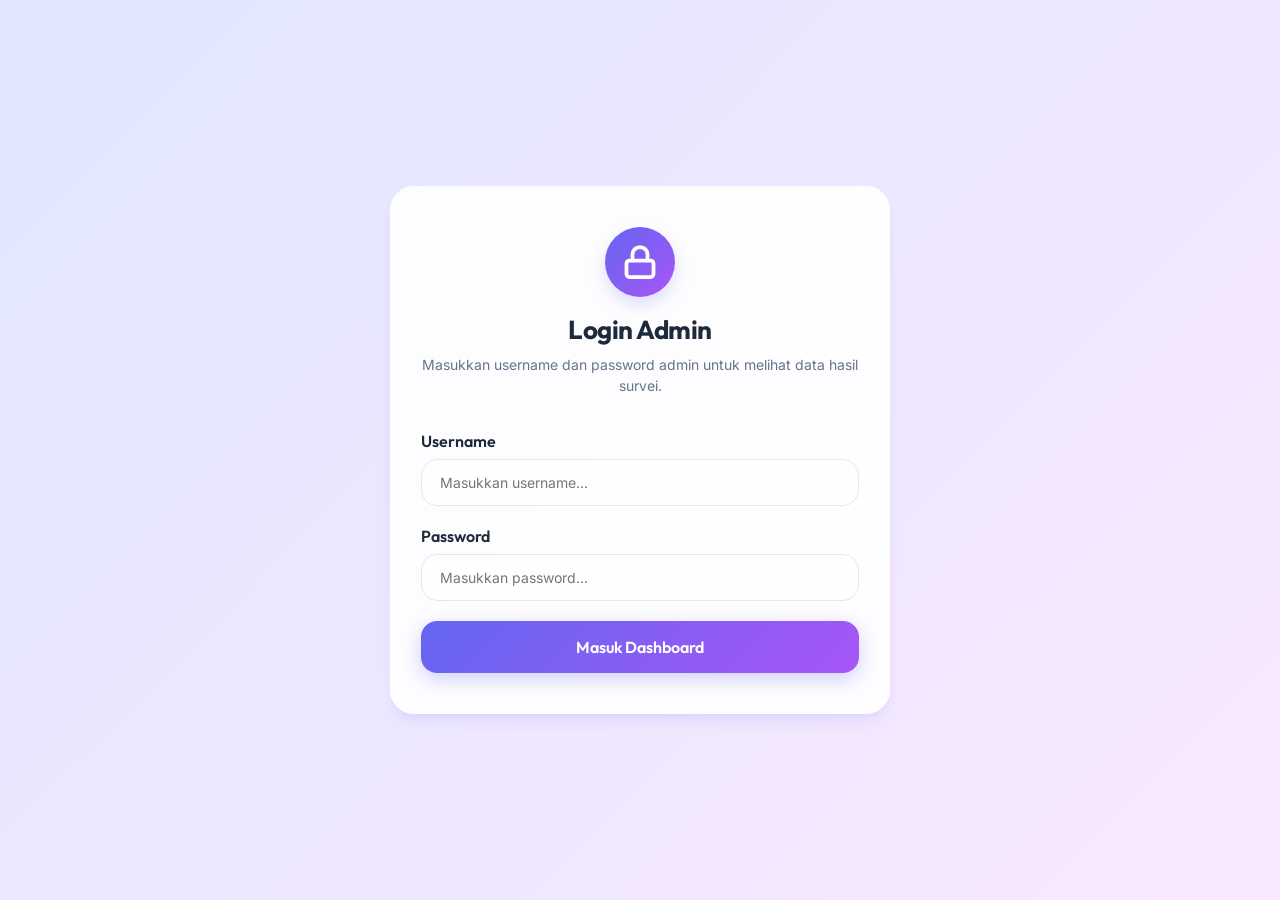
==== admin.html @ b69fb6b9 "Fix tab click bug: declare addOfficerForm correctly, add null checks, type=button on tabs" ====
<!DOCTYPE html>
<html lang="id">
<head>
  <meta charset="UTF-8">
  <meta name="viewport" content="width=device-width, initial-scale=1.0">
  <title>Dashboard Admin - Survei Kepuasan Pelanggan</title>
  <link rel="stylesheet" href="style.css">
  <script src="config.js"></script>
</head>
<body>

  <!-- Form Login Admin (Tampil pertama kali jika belum login) -->
  <div id="loginCard" class="survey-container" style="display: none; margin: 20px auto;">
    <div class="survey-header">
      <div class="logo-placeholder">
        <!-- Ikon Gembok SVG -->
        <svg width="36" height="36" viewBox="0 0 24 24" fill="none" stroke="currentColor" stroke-width="2.5" stroke-linecap="round" stroke-linejoin="round">
          <rect x="3" y="11" width="18" height="11" rx="2" ry="2"></rect>
          <path d="M7 11V7a5 5 0 0 1 10 0v4"></path>
        </svg>
      </div>
      <h1>Login Admin</h1>
      <p>Masukkan username dan password admin untuk melihat data hasil survei.</p>
    </div>
    
    <form id="loginForm">
      <div class="form-group" style="margin-bottom: 20px;">
        <label class="form-label" style="text-align: left; margin-bottom: 8px;">Username</label>
        <input type="text" id="usernameInput" class="form-input" placeholder="Masukkan username..." required autocomplete="username">
      </div>
      <div class="form-group" style="margin-bottom: 20px;">
        <label class="form-label" style="text-align: left; margin-bottom: 8px;">Password</label>
        <input type="password" id="passwordInput" class="form-input" placeholder="Masukkan password..." required autocomplete="current-password">
      </div>
      <div id="loginError" class="error-message">Username atau Password salah!</div>
      <button type="submit" class="submit-btn" style="margin-top: 15px;">Masuk Dashboard</button>
    </form>
  </div>

  <!-- Dashboard Laporan Admin -->
  <div id="adminDashboard" class="admin-container" style="display: none;">
    <div class="admin-header">
      <div class="admin-title">
        <h1>Dashboard Laporan Survei</h1>
        <p>Kelola data dan analisa tingkat kepuasan pelanggan Anda (Mode Demo Lokal)</p>
      </div>
      <div class="action-buttons">
        <a href="index.html" class="btn btn-secondary">
          <!-- Ikon SVG Panah Kiri -->
          <svg width="16" height="16" viewBox="0 0 24 24" fill="none" stroke="currentColor" stroke-width="2" stroke-linecap="round" stroke-linejoin="round">
            <line x1="19" y1="12" x2="5" y2="12"></line>
            <polyline points="12 19 5 12 12 5"></polyline>
          </svg>
          Kembali ke Survei
        </a>
        <button id="exportBtn" class="btn btn-primary" onclick="exportToCSV()">
          <!-- Ikon SVG Download -->
          <svg width="16" height="16" viewBox="0 0 24 24" fill="none" stroke="currentColor" stroke-width="2" stroke-linecap="round" stroke-linejoin="round">
            <path d="M21 15v4a2 2 0 0 1-2 2H5a2 2 0 0 1-2-2v-4"></path>
            <polyline points="7 10 12 15 17 10"></polyline>
            <line x1="12" y1="15" x2="12" y2="3"></line>
          </svg>
          Ekspor ke CSV
        </button>
        <button id="clearBtn" class="btn btn-danger" onclick="clearData()">
          <!-- Ikon SVG Sampah -->
          <svg width="16" height="16" viewBox="0 0 24 24" fill="none" stroke="currentColor" stroke-width="2" stroke-linecap="round" stroke-linejoin="round">
            <polyline points="3 6 5 6 21 6"></polyline>
            <path d="M19 6v14a2 2 0 0 1-2 2H7a2 2 0 0 1-2-2V6m3 0V4a2 2 0 0 1 2-2h4a2 2 0 0 1 2 2v2"></path>
            <line x1="10" y1="11" x2="10" y2="17"></line>
            <line x1="14" y1="11" x2="14" y2="17"></line>
          </svg>
          Hapus Data
        </button>
      </div>
    </div>

    <!-- Tab Navigasi Admin -->
    <div class="admin-tabs">
      <button type="button" class="tab-link active" onclick="switchTab('reportsTab')">Riwayat Survei</button>
      <button type="button" class="tab-link" onclick="switchTab('officersTab')">Kelola Petugas / User</button>
    </div>

    <!-- TAB 1: RIWAYAT LAPORAN & SURVEI -->
    <div id="reportsTab" class="tab-content active">
      <!-- Ringkasan Statistik -->
      <div class="stats-grid">
        <div class="stat-card">
          <h3>Total Responden</h3>
          <div id="totalResponden" class="stat-val">0</div>
        </div>
        <div class="stat-card">
          <h3>Puas & Sangat Puas</h3>
          <div id="persenPuas" class="stat-val">0%</div>
        </div>
        <div class="stat-card">
          <h3>Rata-rata Rating</h3>
          <div id="rataRating" class="stat-val">-</div>
        </div>
      </div>

      <!-- Tabel Riwayat Data -->
      <h2 class="form-label" style="text-align: left; margin-bottom: 10px;">Riwayat Masukan Pelanggan</h2>
      <div class="table-wrapper">
        <table class="admin-table" id="responsesTable">
          <thead>
            <tr>
              <th>Tanggal/Waktu</th>
              <th>Nama Petugas</th>
              <th>Tingkat Kepuasan</th>
              <th>Kategori Terkesan</th>
              <th>Saran / Masukan</th>
            </tr>
          </thead>
          <tbody id="responsesBody">
            <!-- Data akan dimasukkan lewat JS -->
          </tbody>
        </table>
        <div id="emptyState" class="empty-state" style="display: none;">
          Belum ada data survei yang masuk. Coba isi survei terlebih dahulu di halaman depan.
        </div>
      </div>
    </div>

    <!-- TAB 2: KELOLA PETUGAS & USER -->
    <div id="officersTab" class="tab-content" style="margin-top: 15px;">
      <div class="mgmt-grid">
        <!-- Form Tambah Petugas -->
        <div class="card">
          <h2>Tambah Petugas Baru</h2>
          <form id="addOfficerForm">
            <div class="form-group" style="margin-bottom: 15px;">
              <label class="form-label" style="text-align: left; margin-bottom: 5px; font-size: 13px;">Nama Petugas</label>
              <input type="text" id="officerName" class="form-input" placeholder="Nama petugas (misal: Rian Kasir)..." required>
            </div>
            <div class="form-group" style="margin-bottom: 15px;">
              <label class="form-label" style="text-align: left; margin-bottom: 5px; font-size: 13px;">Username Login</label>
              <input type="text" id="officerUsername" class="form-input" placeholder="Username (opsional)...">
            </div>
            <div class="form-group" style="margin-bottom: 15px;">
              <label class="form-group" style="text-align: left; margin-bottom: 5px; font-size: 13px;">Password / PIN</label>
              <input type="password" id="officerPassword" class="form-input" placeholder="Password (opsional)...">
            </div>
            <button type="submit" class="submit-btn" style="margin-top: 10px; padding: 12px; font-size: 14px;">Simpan Petugas</button>
          </form>
        </div>

        <!-- Daftar Petugas & Aksi -->
        <div class="card">
          <h2>Daftar Petugas Aktif</h2>
          <div class="table-wrapper">
            <table class="admin-table">
              <thead>
                <tr>
                  <th>Nama Petugas</th>
                  <th>Username</th>
                  <th>Password</th>
                  <th>Aksi</th>
                </tr>
              </thead>
              <tbody id="officersBody">
                <!-- Diisi via JS -->
              </tbody>
            </table>
          </div>
        </div>
      </div>
    </div>
  </div>

  <script>
    let loadedResponses = []; // Variabel global untuk menyimpan data survei yang sedang aktif

    // ==========================================
    // SISTEM KEAMANAN LOGIN ADMIN
    // ==========================================
    function checkAdminAccess() {
      const password = CONFIG.ADMIN_PASSWORD;
      
      // Jika password dinonaktifkan (dikosongkan), langsung tampilkan dashboard
      if (!password || password === "") {
        document.getElementById("loginCard").style.display = "none";
        document.getElementById("adminDashboard").style.display = "block";
        loadDashboardData();
        return;
      }

      const isAuth = sessionStorage.getItem("admin_authenticated") === "true";
      if (isAuth) {
        document.getElementById("loginCard").style.display = "none";
        document.getElementById("adminDashboard").style.display = "block";
        loadDashboardData();
      } else {
        document.getElementById("adminDashboard").style.display = "none";
        document.getElementById("loginCard").style.display = "block";
      }
    }

    // Event listener saat halaman dimuat
    document.addEventListener("DOMContentLoaded", function () {
      const loginForm = document.getElementById("loginForm");
      const addOfficerForm = document.getElementById("addOfficerForm");

      // Submit form login admin
      if (loginForm) {
        loginForm.addEventListener("submit", function (e) {
          e.preventDefault();
          
          const usernameInput = document.getElementById("usernameInput").value;
          const passwordInput = document.getElementById("passwordInput").value;
          const loginError = document.getElementById("loginError");

          // Validasi kecocokan username & password
          if (usernameInput === CONFIG.ADMIN_USERNAME && passwordInput === CONFIG.ADMIN_PASSWORD) {
            sessionStorage.setItem("admin_authenticated", "true");
            document.getElementById("loginCard").style.display = "none";
            document.getElementById("adminDashboard").style.display = "block";
            loginError.style.display = "none";
            loadDashboardData();
            loadOfficersData();
          } else {
            loginError.style.display = "block";
            document.getElementById("passwordInput").value = "";
          }
        });
      }

      // Submit form tambah petugas baru
      if (addOfficerForm) {
        addOfficerForm.addEventListener("submit", function (e) {
          e.preventDefault();
          addOfficer();
        });
      }

      // Jalankan cek akses masuk
      checkAdminAccess();
    });

    // ==========================================
    // LOGIKA PENYAJIAN DATA DASHBOARD (LAPORAN)
    // ==========================================
    async function loadDashboardData() {
      const responsesBody = document.getElementById("responsesBody");
      const emptyState = document.getElementById("emptyState");
      const totalRespondenEl = document.getElementById("totalResponden");
      const persenPuasEl = document.getElementById("persenPuas");
      const rataRatingEl = document.getElementById("rataRating");
      const clearBtn = document.getElementById("clearBtn");
      const subtitleEl = document.querySelector(".admin-title p");

      const isSupabaseConfigured = CONFIG.SUPABASE_URL && CONFIG.SUPABASE_ANON_KEY;

      if (isSupabaseConfigured) {
        subtitleEl.innerHTML = `Mode Database Online: <strong style="color:var(--primary-color)">Supabase</strong>`;
        clearBtn.style.display = "none";
        responsesBody.innerHTML = `<tr><td colspan="5" style="text-align:center;">Mengambil data dari database online...</td></tr>`;

        try {
          const response = await fetch(`${CONFIG.SUPABASE_URL}/rest/v1/survei_responses?select=*&order=created_at.desc`, {
            method: "GET",
            headers: {
              "apikey": CONFIG.SUPABASE_ANON_KEY,
              "Authorization": `Bearer ${CONFIG.SUPABASE_ANON_KEY}`
            }
          });

          if (!response.ok) throw new Error("Gagal mengambil data.");
          
          const data = await response.json();
          loadedResponses = data.map(item => ({
            tanggal: new Date(item.created_at).toLocaleString("id-ID"),
            petugas: item.petugas || "Umum",
            rating: item.rating,
            kategori: item.kategori,
            saran: item.saran
          }));

        } catch (error) {
          console.error(error);
          responsesBody.innerHTML = `<tr><td colspan="5" style="text-align:center; color:red;">Gagal memuat data dari database online. Silakan cek koneksi internet Anda.</td></tr>`;
          return;
        }
      } else {
        subtitleEl.innerHTML = `Mode Demo Lokal: Menyimpan sementara di browser komputer ini`;
        clearBtn.style.display = "inline-flex";

        const responsesData = localStorage.getItem("demo_survey_responses");
        const localData = responsesData ? JSON.parse(responsesData) : [];
        loadedResponses = [...localData].reverse();
      }

      totalRespondenEl.innerText = loadedResponses.length;

      if (loadedResponses.length === 0) {
        responsesBody.innerHTML = "";
        emptyState.style.display = "block";
        persenPuasEl.innerText = "0%";
        rataRatingEl.innerText = "-";
        return;
      }

      emptyState.style.display = "none";
      responsesBody.innerHTML = "";

      const ratingWeights = {
        "Sangat Puas": 5,
        "Puas": 4,
        "Biasa Saja": 3,
        "Tidak Puas": 2,
        "Sangat Tidak Puas": 1
      };

      let totalRatingVal = 0;
      let countPuas = 0;

      loadedResponses.forEach(res => {
        const tr = document.createElement("tr");
        let badgeClass = "badge-biasa";
        const rating = res.rating;
        
        if (rating === "Sangat Puas") {
          badgeClass = "badge-sangat-puas";
          countPuas++;
        } else if (rating === "Puas") {
          badgeClass = "badge-puas";
          countPuas++;
        } else if (rating === "Biasa Saja") {
          badgeClass = "badge-biasa";
        } else if (rating === "Tidak Puas") {
          badgeClass = "badge-tidak-puas";
        } else if (rating === "Sangat Tidak Puas") {
          badgeClass = "badge-sangat-tidak-puas";
        }

        const ratingVal = ratingWeights[rating] || 0;
        totalRatingVal += ratingVal;

        tr.innerHTML = `
          <td>${res.tanggal}</td>
          <td><strong>${res.petugas || 'Umum'}</strong></td>
          <td><span class="rating-badge ${badgeClass}">${rating}</span></td>
          <td>${res.kategori || 'Tidak Memilih'}</td>
          <td>${res.saran || '-'}</td>
        `;
        responsesBody.appendChild(tr);
      });

      const persenPuas = Math.round((countPuas / loadedResponses.length) * 100);
      persenPuasEl.innerText = persenPuas + "%";

      const rataRating = (totalRatingVal / loadedResponses.length).toFixed(1);
      let averageEmoji = "😐";
      if (rataRating >= 4.5) averageEmoji = "🤩";
      else if (rataRating >= 3.5) averageEmoji = "🙂";
      else if (rataRating >= 2.5) averageEmoji = "😐";
      else if (rataRating >= 1.5) averageEmoji = "🙁";
      else averageEmoji = "😠";

      rataRatingEl.innerHTML = `${rataRating} <span style="font-size: 20px; vertical-align: middle;">${averageEmoji}</span>`;
    }

    // ==========================================
    // LOGIKA MANAJEMEN PETUGAS / USER
    // ==========================================
    async function loadOfficersData() {
      const officersBody = document.getElementById("officersBody");
      const isSupabaseConfigured = CONFIG.SUPABASE_URL && CONFIG.SUPABASE_ANON_KEY;

      if (isSupabaseConfigured) {
        // Ambil dari Supabase
        try {
          const response = await fetch(`${CONFIG.SUPABASE_URL}/rest/v1/petugas?select=*&order=nama.asc`, {
            method: "GET",
            headers: {
              "apikey": CONFIG.SUPABASE_ANON_KEY,
              "Authorization": `Bearer ${CONFIG.SUPABASE_ANON_KEY}`
            }
          });

          if (!response.ok) throw new Error("Gagal memuat petugas.");
          loadedOfficers = await response.json();
        } catch (error) {
          console.error(error);
          officersBody.innerHTML = `<tr><td colspan="4" style="text-align:center; color:red;">Gagal memuat daftar petugas.</td></tr>`;
          return;
        }
      } else {
        // Ambil dari LocalStorage
        let localOfficers = localStorage.getItem("demo_petugas");
        if (!localOfficers) {
          // Inisialisasi awal jika kosong dengan data dari config
          const defaultList = CONFIG.DEFAULT_PETUGAS || [];
          const seeded = defaultList.map((name, index) => ({
            id: index + 1,
            nama: name,
            username: name.toLowerCase().replace(/\s+/g, ""),
            password: "123"
          }));
          localStorage.setItem("demo_petugas", JSON.stringify(seeded));
          localOfficers = JSON.stringify(seeded);
        }
        loadedOfficers = JSON.parse(localOfficers);
      }

      // Render ke tabel petugas
      officersBody.innerHTML = "";
      if (loadedOfficers.length === 0) {
        officersBody.innerHTML = `<tr><td colspan="4" style="text-align:center; color:var(--text-muted);">Belum ada petugas aktif. Silakan tambahkan baru.</td></tr>`;
        return;
      }

      loadedOfficers.forEach(p => {
        const tr = document.createElement("tr");
        const passText = p.password ? "*".repeat(p.password.length) : "(Tidak Ada)";
        tr.innerHTML = `
          <td><strong>${p.nama}</strong></td>
          <td>${p.username || '-'}</td>
          <td><code style="font-family:monospace;">${passText}</code></td>
          <td>
            <button class="btn btn-secondary" style="padding:6px 12px; font-size:11px;" onclick="changeOfficerPassword(${p.id}, '${p.nama}')">Ubah Sandi</button>
            <button class="btn btn-danger" style="padding:6px 12px; font-size:11px; background:#ef4444;" onclick="deleteOfficer(${p.id}, '${p.nama}')">Hapus</button>
          </td>
        `;
        officersBody.appendChild(tr);
      });
    }

    // Fungsi menambah petugas
    async function addOfficer() {
      const nama = document.getElementById("officerName").value;
      const username = document.getElementById("officerUsername").value || nama.toLowerCase().replace(/\s+/g, "");
      const password = document.getElementById("officerPassword").value || "123";
      
      const isSupabaseConfigured = CONFIG.SUPABASE_URL && CONFIG.SUPABASE_ANON_KEY;

      if (isSupabaseConfigured) {
        // Tambah ke Supabase
        try {
          const response = await fetch(`${CONFIG.SUPABASE_URL}/rest/v1/petugas`, {
            method: "POST",
            headers: {
              "apikey": CONFIG.SUPABASE_ANON_KEY,
              "Authorization": `Bearer ${CONFIG.SUPABASE_ANON_KEY}`,
              "Content-Type": "application/json",
              "Prefer": "return=minimal"
            },
            body: JSON.stringify({ nama, username, password })
          });

          if (!response.ok) throw new Error("Gagal menambah petugas.");
          alert(`Petugas "${nama}" berhasil disimpan!`);
        } catch (error) {
          console.error(error);
          alert("Gagal menambahkan petugas baru online.");
          return;
        }
      } else {
        // Tambah ke LocalStorage
        const newOfficer = {
          id: Date.now(), // Unique ID
          nama,
          username,
          password
        };
        loadedOfficers.push(newOfficer);
        localStorage.setItem("demo_petugas", JSON.stringify(loadedOfficers));
        alert(`Petugas "${nama}" berhasil disimpan secara lokal!`);
      }

      document.getElementById("addOfficerForm").reset();
      loadOfficersData();
    }

    // Fungsi mengganti password petugas
    async function changeOfficerPassword(id, name) {
      const newPassword = prompt(`Masukkan Password/PIN baru untuk petugas "${name}":`);
      if (newPassword === null) return; // Batal
      if (newPassword.trim() === "") {
        alert("Password tidak boleh kosong.");
        return;
      }

      const isSupabaseConfigured = CONFIG.SUPABASE_URL && CONFIG.SUPABASE_ANON_KEY;

      if (isSupabaseConfigured) {
        // Update di Supabase
        try {
          const response = await fetch(`${CONFIG.SUPABASE_URL}/rest/v1/petugas?id=eq.${id}`, {
            method: "PATCH",
            headers: {
              "apikey": CONFIG.SUPABASE_ANON_KEY,
              "Authorization": `Bearer ${CONFIG.SUPABASE_ANON_KEY}`,
              "Content-Type": "application/json"
            },
            body: JSON.stringify({ password: newPassword })
          });

          if (!response.ok) throw new Error("Gagal mengubah password.");
          alert("Password petugas berhasil diubah!");
        } catch (error) {
          console.error(error);
          alert("Gagal mengubah password petugas.");
          return;
        }
      } else {
        // Update di LocalStorage
        loadedOfficers = loadedOfficers.map(p => {
          if (p.id === id) {
            return { ...p, password: newPassword };
          }
          return p;
        });
        localStorage.setItem("demo_petugas", JSON.stringify(loadedOfficers));
        alert("Password petugas berhasil diubah secara lokal!");
      }
      loadOfficersData();
    }

    // Fungsi menghapus petugas
    async function deleteOfficer(id, name) {
      if (!confirm(`Apakah Anda yakin ingin menghapus petugas "${name}"? Karyawan ini tidak akan muncul lagi di dropdown survei.`)) return;

      const isSupabaseConfigured = CONFIG.SUPABASE_URL && CONFIG.SUPABASE_ANON_KEY;

      if (isSupabaseConfigured) {
        // Hapus di Supabase
        try {
          const response = await fetch(`${CONFIG.SUPABASE_URL}/rest/v1/petugas?id=eq.${id}`, {
            method: "DELETE",
            headers: {
              "apikey": CONFIG.SUPABASE_ANON_KEY,
              "Authorization": `Bearer ${CONFIG.SUPABASE_ANON_KEY}`
            }
          });

          if (!response.ok) throw new Error("Gagal menghapus petugas.");
          alert("Petugas berhasil dihapus!");
        } catch (error) {
          console.error(error);
          alert("Gagal menghapus petugas.");
          return;
        }
      } else {
        // Hapus di LocalStorage
        loadedOfficers = loadedOfficers.filter(p => p.id !== id);
        localStorage.setItem("demo_petugas", JSON.stringify(loadedOfficers));
        alert("Petugas berhasil dihapus secara lokal!");
      }
      loadOfficersData();
    }

    // Fungsi menghapus data lokal survei
    window.clearData = function() {
      if (confirm("Apakah Anda yakin ingin menghapus semua data survei lokal di browser ini?")) {
        localStorage.removeItem("demo_survey_responses");
        loadDashboardData();
      }
    };

    // Fungsi ekspor data ke CSV
    window.exportToCSV = function() {
      if (loadedResponses.length === 0) {
        alert("Tidak ada data untuk diekspor!");
        return;
      }

      // Semicolon separated, BOM-enabled for Excel Indonesia
      let csvContent = "Tanggal;Nama Petugas;Rating;Kategori Terkesan;Saran / Masukan\r\n";

      loadedResponses.forEach(res => {
        const cleanSaran = (res.saran || "").replace(/;/g, ",").replace(/\r?\n|\r/g, " ");
        const row = [
          res.tanggal,
          res.petugas || "Umum",
          res.rating,
          res.kategori || "Tidak Memilih",
          cleanSaran
        ].join(";");
        csvContent += row + "\r\n";
      });

      const blob = new Blob(["\ufeff" + csvContent], { type: "text/csv;charset=utf-8;" });
      const url = URL.createObjectURL(blob);
      const link = document.createElement("a");
      link.setAttribute("href", url);
      link.setAttribute("download", `Laporan_Survei_Pelanggan_${new Date().toISOString().slice(0, 10)}.csv`);
      link.style.visibility = 'hidden';
      document.body.appendChild(link);
      link.click();
      document.body.removeChild(link);
    }
  </script>
</body>
</html>
---- style.css ----
/* Import Google Fonts - Outfit & Inter */
@import url('https://fonts.googleapis.com/css2?family=Outfit:wght@300;400;500;600;700&family=Inter:wght@300;400;500;600&display=swap');

:root {
  --primary-color: #6366f1; /* Indigo */
  --primary-hover: #4f46e5;
  --secondary-color: #f43f5e; /* Rose */
  --bg-gradient: linear-gradient(135deg, #e0e7ff 0%, #fae8ff 100%);
  --card-bg: rgba(255, 255, 255, 0.9);
  --text-dark: #1e293b;
  --text-muted: #64748b;
  --border-color: #e2e8f0;
  --shadow-sm: 0 1px 3px rgba(0,0,0,0.05);
  --shadow-md: 0 4px 6px -1px rgba(0, 0, 0, 0.05), 0 2px 4px -1px rgba(0, 0, 0, 0.03);
  --shadow-lg: 0 10px 15px -3px rgba(99, 102, 241, 0.1), 0 4px 6px -2px rgba(99, 102, 241, 0.05);
  --border-radius-lg: 24px;
  --border-radius-md: 16px;
  --font-heading: 'Outfit', sans-serif;
  --font-body: 'Inter', sans-serif;
  --transition: all 0.3s cubic-bezier(0.4, 0, 0.2, 1);
}

/* Reset Styles */
* {
  box-sizing: border-box;
  margin: 0;
  padding: 0;
}

body {
  font-family: var(--font-body);
  background: var(--bg-gradient);
  color: var(--text-dark);
  min-height: 100vh;
  display: flex;
  justify-content: center;
  align-items: center;
  padding: 20px;
  overflow-x: hidden;
}

/* Main Container */
.survey-container {
  background: var(--card-bg);
  backdrop-filter: blur(10px);
  -webkit-backdrop-filter: blur(10px);
  border: 1px solid rgba(255, 255, 255, 0.6);
  border-radius: var(--border-radius-lg);
  padding: 40px 30px;
  width: 100%;
  max-width: 500px;
  box-shadow: var(--shadow-lg);
  position: relative;
  transition: var(--transition);
}

/* Header Section */
.survey-header {
  text-align: center;
  margin-bottom: 35px;
}

.logo-placeholder {
  width: 70px;
  height: 70px;
  background: linear-gradient(135deg, var(--primary-color) 0%, #a855f7 100%);
  border-radius: 50%;
  display: flex;
  justify-content: center;
  align-items: center;
  margin: 0 auto 16px;
  box-shadow: 0 8px 16px rgba(99, 102, 241, 0.2);
  color: white;
  font-size: 28px;
}

.survey-header h1 {
  font-family: var(--font-heading);
  font-size: 26px;
  font-weight: 700;
  color: var(--text-dark);
  margin-bottom: 8px;
  letter-spacing: -0.5px;
}

.survey-header p {
  color: var(--text-muted);
  font-size: 14px;
  line-height: 1.5;
}

/* Form Styles */
.form-group {
  margin-bottom: 30px;
}

.form-label {
  display: block;
  font-family: var(--font-heading);
  font-weight: 600;
  font-size: 16px;
  margin-bottom: 12px;
  color: var(--text-dark);
  text-align: center;
}

/* Rating Emojis */
.rating-grid {
  display: flex;
  justify-content: space-between;
  gap: 8px;
  margin-top: 10px;
}

.rating-item {
  flex: 1;
  text-align: center;
}

.rating-input {
  display: none; /* Sembunyikan radio button asli */
}

.rating-label {
  display: flex;
  flex-direction: column;
  align-items: center;
  cursor: pointer;
  padding: 12px 6px;
  border-radius: var(--border-radius-md);
  border: 2px solid transparent;
  background: rgba(255, 255, 255, 0.4);
  transition: var(--transition);
}

.rating-label:hover {
  background: rgba(255, 255, 255, 0.8);
  transform: translateY(-4px);
}

.rating-emoji {
  font-size: 32px;
  margin-bottom: 6px;
  filter: grayscale(30%);
  transition: var(--transition);
}

.rating-text {
  font-size: 10px;
  font-weight: 600;
  color: var(--text-muted);
  transition: var(--transition);
  white-space: nowrap;
}

/* Active State for Rating */
.rating-input:checked + .rating-label {
  background: white;
  border-color: var(--primary-color);
  box-shadow: 0 8px 16px rgba(99, 102, 241, 0.15);
  transform: scale(1.05) translateY(-4px);
}

.rating-input:checked + .rating-label .rating-emoji {
  filter: grayscale(0%);
  transform: scale(1.15);
}

.rating-input:checked + .rating-label .rating-text {
  color: var(--primary-color);
}

/* Categories (Chips) */
.category-container {
  display: grid;
  grid-template-columns: repeat(2, 1fr);
  gap: 12px;
}

.category-input {
  display: none;
}

.category-label {
  display: block;
  text-align: center;
  padding: 12px;
  background: rgba(255, 255, 255, 0.5);
  border: 1px solid var(--border-color);
  border-radius: var(--border-radius-md);
  font-size: 13px;
  font-weight: 500;
  color: var(--text-dark);
  cursor: pointer;
  transition: var(--transition);
}

.category-label:hover {
  background: rgba(255, 255, 255, 0.8);
  border-color: var(--primary-color);
}

.category-input:checked + .category-label {
  background: var(--primary-color);
  color: white;
  border-color: var(--primary-color);
  box-shadow: 0 4px 12px rgba(99, 102, 241, 0.2);
}

/* Feedback Text Area & Input Form */
.feedback-textarea,
.form-input {
  width: 100%;
  padding: 14px 18px;
  border: 1px solid var(--border-color);
  border-radius: var(--border-radius-md);
  font-family: var(--font-body);
  font-size: 14px;
  color: var(--text-dark);
  background: rgba(255, 255, 255, 0.6);
  outline: none;
  transition: var(--transition);
}

.feedback-textarea {
  min-height: 100px;
  resize: vertical;
}

.feedback-textarea:focus,
.form-input:focus {
  background: white;
  border-color: var(--primary-color);
  box-shadow: 0 0 0 4px rgba(99, 102, 241, 0.1);
}

.error-message {
  color: #ef4444;
  font-size: 13px;
  margin-top: 8px;
  text-align: center;
  font-weight: 500;
  display: none;
}

/* Submit Button */
.submit-btn {
  width: 100%;
  padding: 16px;
  background: linear-gradient(135deg, var(--primary-color) 0%, #a855f7 100%);
  color: white;
  border: none;
  border-radius: var(--border-radius-md);
  font-family: var(--font-heading);
  font-size: 16px;
  font-weight: 600;
  cursor: pointer;
  box-shadow: 0 6px 20px rgba(99, 102, 241, 0.3);
  transition: var(--transition);
  display: flex;
  justify-content: center;
  align-items: center;
  gap: 10px;
}

.submit-btn:hover {
  transform: translateY(-2px);
  box-shadow: 0 8px 24px rgba(99, 102, 241, 0.4);
}

.submit-btn:active {
  transform: translateY(0);
}

.submit-btn:disabled {
  background: var(--text-muted);
  cursor: not-allowed;
  box-shadow: none;
  transform: none;
}

.spinner {
  display: none;
  width: 20px;
  height: 20px;
  border: 3px solid rgba(255,255,255,0.3);
  border-radius: 50%;
  border-top-color: white;
  animation: spin 1s ease-in-out infinite;
}

@keyframes spin {
  to { transform: rotate(360deg); }
}

/* Success Card */
.success-card {
  display: none;
  text-align: center;
  padding: 20px 10px;
  animation: scaleIn 0.5s cubic-bezier(0.175, 0.885, 0.32, 1.275);
}

@keyframes scaleIn {
  from { transform: scale(0.9); opacity: 0; }
  to { transform: scale(1); opacity: 1; }
}

.success-icon {
  width: 80px;
  height: 80px;
  background: #dcfce7;
  color: #22c55e;
  border-radius: 50%;
  display: flex;
  justify-content: center;
  align-items: center;
  margin: 0 auto 20px;
  font-size: 40px;
  animation: bounce 2s infinite;
}

@keyframes bounce {
  0%, 20%, 50%, 80%, 100% {transform: translateY(0);}
  40% {transform: translateY(-10px);}
  60% {transform: translateY(-5px);}
}

.success-card h2 {
  font-family: var(--font-heading);
  font-size: 24px;
  font-weight: 700;
  color: var(--text-dark);
  margin-bottom: 12px;
}

.success-card p {
  color: var(--text-muted);
  font-size: 15px;
  line-height: 1.6;
  margin-bottom: 25px;
}

.back-btn {
  display: inline-block;
  padding: 12px 24px;
  background: white;
  border: 1px solid var(--border-color);
  border-radius: var(--border-radius-md);
  color: var(--text-dark);
  font-weight: 500;
  text-decoration: none;
  transition: var(--transition);
  font-size: 14px;
}

.back-btn:hover {
  background: var(--border-color);
  transform: translateY(-1px);
}

/* Config Notice */
.config-warning {
  background: #fffbeb;
  border: 1px dashed #f59e0b;
  border-radius: var(--border-radius-md);
  padding: 15px;
  margin-bottom: 20px;
  font-size: 12px;
  color: #b45309;
  line-height: 1.5;
  text-align: left;
}

.config-warning code {
  background: rgba(245, 158, 11, 0.1);
  padding: 2px 4px;
  border-radius: 4px;
  font-family: monospace;
}

/* Responsive adjust */
@media(max-width: 480px) {
  body {
    padding: 10px;
  }
  
  .survey-container {
    padding: 30px 20px;
    border-radius: var(--border-radius-md);
  }
  
  .rating-emoji {
    font-size: 28px;
  }
  
  .rating-text {
    font-size: 9px;
  }
  
  .survey-header h1 {
    font-size: 22px;
  }
}

/* ==========================================
   GAYA UNTUK DASHBOARD ADMIN (admin.html)
   ========================================== */
.admin-container {
  max-width: 900px;
  background: var(--card-bg);
  backdrop-filter: blur(10px);
  -webkit-backdrop-filter: blur(10px);
  border: 1px solid rgba(255, 255, 255, 0.6);
  border-radius: var(--border-radius-lg);
  padding: 40px;
  width: 100%;
  box-shadow: var(--shadow-lg);
}

.admin-header {
  display: flex;
  justify-content: space-between;
  align-items: center;
  margin-bottom: 30px;
  flex-wrap: wrap;
  gap: 15px;
}

.admin-title h1 {
  font-family: var(--font-heading);
  font-size: 28px;
  font-weight: 700;
  color: var(--text-dark);
}

.admin-title p {
  color: var(--text-muted);
  font-size: 14px;
}

.action-buttons {
  display: flex;
  gap: 10px;
}

.btn {
  padding: 12px 20px;
  border-radius: var(--border-radius-md);
  font-family: var(--font-heading);
  font-weight: 600;
  font-size: 14px;
  cursor: pointer;
  border: none;
  transition: var(--transition);
  display: inline-flex;
  align-items: center;
  gap: 8px;
  text-decoration: none;
}

.btn-primary {
  background: linear-gradient(135deg, var(--primary-color) 0%, #a855f7 100%);
  color: white;
  box-shadow: 0 4px 12px rgba(99, 102, 241, 0.2);
}

.btn-primary:hover {
  transform: translateY(-1px);
  box-shadow: 0 6px 16px rgba(99, 102, 241, 0.3);
}

.btn-secondary {
  background: white;
  border: 1px solid var(--border-color);
  color: var(--text-dark);
}

.btn-secondary:hover {
  background: var(--border-color);
}

.btn-danger {
  background: #ef4444;
  color: white;
}

.btn-danger:hover {
  background: #dc2626;
}

.stats-grid {
  display: grid;
  grid-template-columns: repeat(auto-fit, minmax(200px, 1fr));
  gap: 20px;
  margin-bottom: 35px;
}

.stat-card {
  background: rgba(255, 255, 255, 0.5);
  border: 1px solid var(--border-color);
  border-radius: var(--border-radius-md);
  padding: 20px;
  text-align: center;
  box-shadow: var(--shadow-sm);
  transition: var(--transition);
}

.stat-card:hover {
  transform: translateY(-2px);
  background: white;
  box-shadow: var(--shadow-md);
}

.stat-card h3 {
  font-size: 12px;
  color: var(--text-muted);
  text-transform: uppercase;
  margin-bottom: 8px;
  letter-spacing: 0.5px;
}

.stat-card .stat-val {
  font-size: 32px;
  font-weight: 700;
  font-family: var(--font-heading);
  color: var(--text-dark);
}

.table-wrapper {
  overflow-x: auto;
  background: rgba(255, 255, 255, 0.3);
  border: 1px solid var(--border-color);
  border-radius: var(--border-radius-md);
  margin-top: 15px;
}

.admin-table {
  width: 100%;
  border-collapse: collapse;
  text-align: left;
  font-size: 14px;
}

.admin-table th {
  background: rgba(99, 102, 241, 0.05);
  padding: 15px 20px;
  font-weight: 600;
  color: var(--text-dark);
  border-bottom: 1px solid var(--border-color);
}

.admin-table td {
  padding: 15px 20px;
  border-bottom: 1px solid var(--border-color);
  color: #334155;
}

.admin-table tr:last-child td {
  border-bottom: none;
}

.admin-table tr:hover {
  background: rgba(255, 255, 255, 0.4);
}

.rating-badge {
  display: inline-block;
  padding: 4px 8px;
  border-radius: 20px;
  font-size: 11px;
  font-weight: 600;
  text-align: center;
}

.badge-sangat-puas { background: #dcfce7; color: #166534; }
.badge-puas { background: #e0f2fe; color: #0369a1; }
.badge-biasa { background: #fef3c7; color: #92400e; }
.badge-tidak-puas { background: #fee2e2; color: #991b1b; }
.badge-sangat-tidak-puas { background: #fca5a5; color: #7f1d1d; }

.empty-state {
  text-align: center;
  padding: 45px 20px;
  color: var(--text-muted);
  font-style: italic;
}

@media(max-width: 768px) {
  .admin-container {
    padding: 25px 15px;
  }
  .admin-header {
    flex-direction: column;
    align-items: flex-start;
  }
  .action-buttons {
    width: 100%;
    justify-content: flex-start;
  }
}

/* ==========================================
   TAB NAVIGASI & MANAJEMEN PETUGAS
   ========================================== */
.admin-tabs {
  display: flex;
  gap: 15px;
  margin-bottom: 25px;
  border-bottom: 2px solid var(--border-color);
}

.tab-link {
  padding: 12px 20px;
  font-family: var(--font-heading);
  font-weight: 600;
  font-size: 15px;
  color: var(--text-muted);
  background: none;
  border: none;
  cursor: pointer;
  border-bottom: 3px solid transparent;
  transition: var(--transition);
}

.tab-link.active {
  color: var(--primary-color);
  border-bottom-color: var(--primary-color);
}

.tab-content {
  display: none;
}

.tab-content.active {
  display: block;
}

.mgmt-grid {
  display: grid;
  grid-template-columns: 1fr 1.5fr;
  gap: 30px;
}

@media(max-width: 768px) {
  .mgmt-grid {
    grid-template-columns: 1fr;
  }
}

.card {
  background: rgba(255, 255, 255, 0.4);
  border: 1px solid var(--border-color);
  border-radius: var(--border-radius-md);
  padding: 24px;
}

.card h2 {
  font-family: var(--font-heading);
  font-size: 18px;
  margin-bottom: 18px;
  color: var(--text-dark);
}
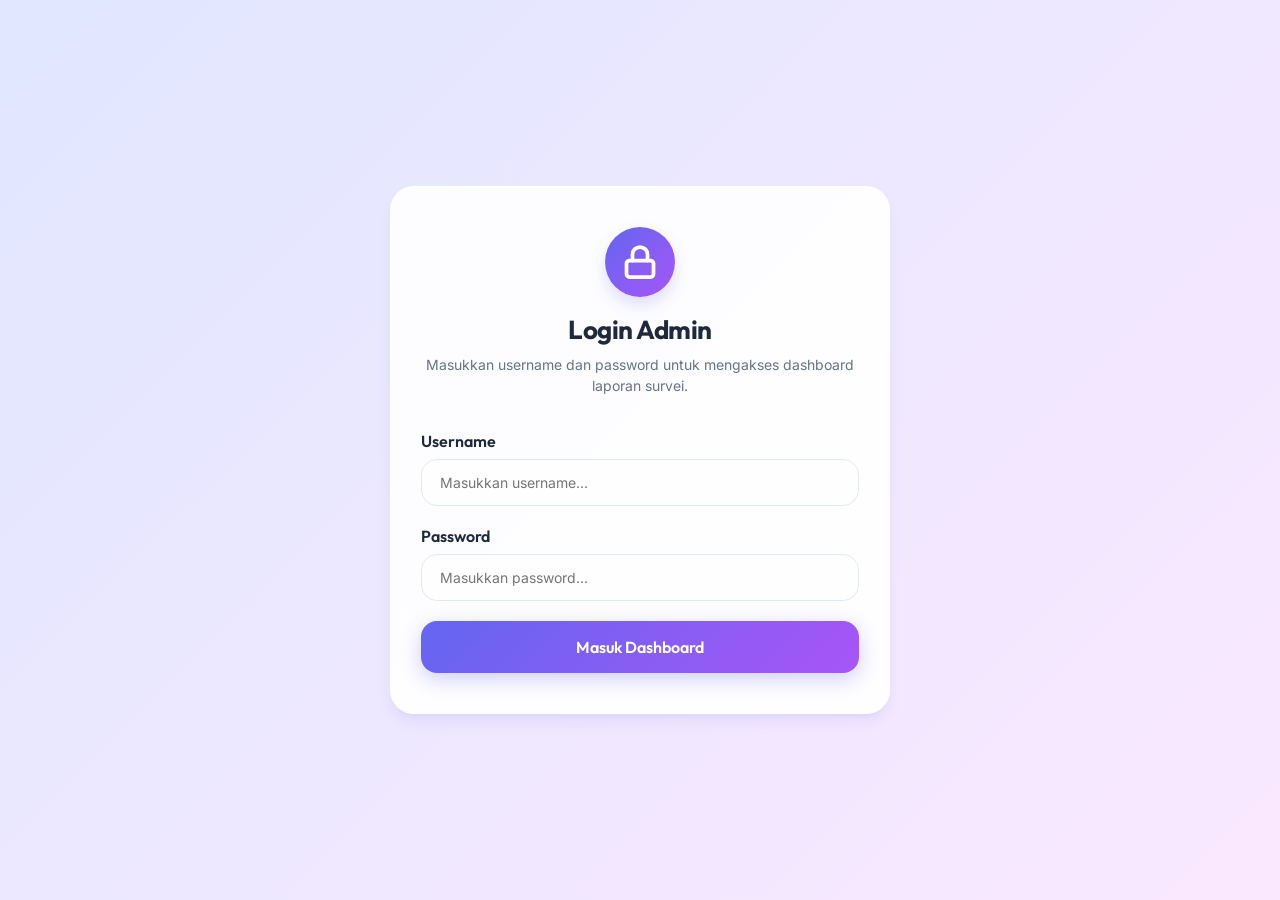
==== commit fee5f43f: "Rewrite admin.html: fix loadedOfficers undefined, fix switchTab, clean JS" ====
--- a/admin.html
+++ b/admin.html
@@ -9,52 +9,48 @@
 </head>
 <body>
 
-  <!-- Form Login Admin (Tampil pertama kali jika belum login) -->
+  <!-- Form Login Admin -->
   <div id="loginCard" class="survey-container" style="display: none; margin: 20px auto;">
     <div class="survey-header">
       <div class="logo-placeholder">
-        <!-- Ikon Gembok SVG -->
         <svg width="36" height="36" viewBox="0 0 24 24" fill="none" stroke="currentColor" stroke-width="2.5" stroke-linecap="round" stroke-linejoin="round">
           <rect x="3" y="11" width="18" height="11" rx="2" ry="2"></rect>
           <path d="M7 11V7a5 5 0 0 1 10 0v4"></path>
         </svg>
       </div>
       <h1>Login Admin</h1>
-      <p>Masukkan username dan password admin untuk melihat data hasil survei.</p>
+      <p>Masukkan username dan password untuk mengakses dashboard laporan survei.</p>
     </div>
-    
     <form id="loginForm">
       <div class="form-group" style="margin-bottom: 20px;">
-        <label class="form-label" style="text-align: left; margin-bottom: 8px;">Username</label>
-        <input type="text" id="usernameInput" class="form-input" placeholder="Masukkan username..." required autocomplete="username">
+        <label class="form-label" style="text-align:left; margin-bottom:8px;">Username</label>
+        <input type="text" id="usernameInput" class="form-input" placeholder="Masukkan username..." autocomplete="username">
       </div>
       <div class="form-group" style="margin-bottom: 20px;">
-        <label class="form-label" style="text-align: left; margin-bottom: 8px;">Password</label>
-        <input type="password" id="passwordInput" class="form-input" placeholder="Masukkan password..." required autocomplete="current-password">
+        <label class="form-label" style="text-align:left; margin-bottom:8px;">Password</label>
+        <input type="password" id="passwordInput" class="form-input" placeholder="Masukkan password..." autocomplete="current-password">
       </div>
       <div id="loginError" class="error-message">Username atau Password salah!</div>
-      <button type="submit" class="submit-btn" style="margin-top: 15px;">Masuk Dashboard</button>
+      <button type="submit" class="submit-btn" style="margin-top:15px;">Masuk Dashboard</button>
     </form>
   </div>
 
-  <!-- Dashboard Laporan Admin -->
+  <!-- Dashboard Admin -->
   <div id="adminDashboard" class="admin-container" style="display: none;">
     <div class="admin-header">
       <div class="admin-title">
         <h1>Dashboard Laporan Survei</h1>
-        <p>Kelola data dan analisa tingkat kepuasan pelanggan Anda (Mode Demo Lokal)</p>
+        <p id="dashboardSubtitle">Kelola data kepuasan pelanggan Anda</p>
       </div>
       <div class="action-buttons">
         <a href="index.html" class="btn btn-secondary">
-          <!-- Ikon SVG Panah Kiri -->
           <svg width="16" height="16" viewBox="0 0 24 24" fill="none" stroke="currentColor" stroke-width="2" stroke-linecap="round" stroke-linejoin="round">
             <line x1="19" y1="12" x2="5" y2="12"></line>
             <polyline points="12 19 5 12 12 5"></polyline>
           </svg>
           Kembali ke Survei
         </a>
-        <button id="exportBtn" class="btn btn-primary" onclick="exportToCSV()">
-          <!-- Ikon SVG Download -->
+        <button type="button" id="exportBtn" class="btn btn-primary" onclick="exportToCSV()">
           <svg width="16" height="16" viewBox="0 0 24 24" fill="none" stroke="currentColor" stroke-width="2" stroke-linecap="round" stroke-linejoin="round">
             <path d="M21 15v4a2 2 0 0 1-2 2H5a2 2 0 0 1-2-2v-4"></path>
             <polyline points="7 10 12 15 17 10"></polyline>
@@ -62,8 +58,7 @@
           </svg>
           Ekspor ke CSV
         </button>
-        <button id="clearBtn" class="btn btn-danger" onclick="clearData()">
-          <!-- Ikon SVG Sampah -->
+        <button type="button" id="clearBtn" class="btn btn-danger" onclick="clearData()">
           <svg width="16" height="16" viewBox="0 0 24 24" fill="none" stroke="currentColor" stroke-width="2" stroke-linecap="round" stroke-linejoin="round">
             <polyline points="3 6 5 6 21 6"></polyline>
             <path d="M19 6v14a2 2 0 0 1-2 2H7a2 2 0 0 1-2-2V6m3 0V4a2 2 0 0 1 2-2h4a2 2 0 0 1 2 2v2"></path>
@@ -75,15 +70,14 @@
       </div>
     </div>
 
-    <!-- Tab Navigasi Admin -->
+    <!-- Tab Navigasi -->
     <div class="admin-tabs">
-      <button type="button" class="tab-link active" onclick="switchTab('reportsTab')">Riwayat Survei</button>
-      <button type="button" class="tab-link" onclick="switchTab('officersTab')">Kelola Petugas / User</button>
+      <button type="button" id="tabBtnReports" class="tab-link active" onclick="switchTab('reportsTab', this)">📊 Riwayat Survei</button>
+      <button type="button" id="tabBtnOfficers" class="tab-link" onclick="switchTab('officersTab', this)">👤 Kelola Petugas / User</button>
     </div>
 
-    <!-- TAB 1: RIWAYAT LAPORAN & SURVEI -->
+    <!-- TAB 1: RIWAYAT SURVEI -->
     <div id="reportsTab" class="tab-content active">
-      <!-- Ringkasan Statistik -->
       <div class="stats-grid">
         <div class="stat-card">
           <h3>Total Responden</h3>
@@ -99,53 +93,52 @@
         </div>
       </div>
 
-      <!-- Tabel Riwayat Data -->
-      <h2 class="form-label" style="text-align: left; margin-bottom: 10px;">Riwayat Masukan Pelanggan</h2>
+      <h2 class="form-label" style="text-align:left; margin-bottom:10px;">Riwayat Masukan Pelanggan</h2>
       <div class="table-wrapper">
-        <table class="admin-table" id="responsesTable">
+        <table class="admin-table">
           <thead>
             <tr>
               <th>Tanggal/Waktu</th>
               <th>Nama Petugas</th>
               <th>Tingkat Kepuasan</th>
-              <th>Kategori Terkesan</th>
+              <th>Kategori</th>
               <th>Saran / Masukan</th>
             </tr>
           </thead>
-          <tbody id="responsesBody">
-            <!-- Data akan dimasukkan lewat JS -->
-          </tbody>
+          <tbody id="responsesBody"></tbody>
         </table>
-        <div id="emptyState" class="empty-state" style="display: none;">
-          Belum ada data survei yang masuk. Coba isi survei terlebih dahulu di halaman depan.
+        <div id="emptyState" class="empty-state" style="display:none;">
+          Belum ada data survei. Isi survei terlebih dahulu di halaman utama.
         </div>
       </div>
     </div>
 
-    <!-- TAB 2: KELOLA PETUGAS & USER -->
-    <div id="officersTab" class="tab-content" style="margin-top: 15px;">
+    <!-- TAB 2: KELOLA PETUGAS -->
+    <div id="officersTab" class="tab-content">
       <div class="mgmt-grid">
         <!-- Form Tambah Petugas -->
         <div class="card">
           <h2>Tambah Petugas Baru</h2>
           <form id="addOfficerForm">
-            <div class="form-group" style="margin-bottom: 15px;">
-              <label class="form-label" style="text-align: left; margin-bottom: 5px; font-size: 13px;">Nama Petugas</label>
-              <input type="text" id="officerName" class="form-input" placeholder="Nama petugas (misal: Rian Kasir)..." required>
+            <div class="form-group" style="margin-bottom:15px;">
+              <label class="form-label" style="text-align:left; margin-bottom:5px; font-size:13px;">Nama Petugas <span style="color:red">*</span></label>
+              <input type="text" id="officerName" class="form-input" placeholder="Contoh: Rani Kasir...">
             </div>
-            <div class="form-group" style="margin-bottom: 15px;">
-              <label class="form-label" style="text-align: left; margin-bottom: 5px; font-size: 13px;">Username Login</label>
+            <div class="form-group" style="margin-bottom:15px;">
+              <label class="form-label" style="text-align:left; margin-bottom:5px; font-size:13px;">Username Login</label>
               <input type="text" id="officerUsername" class="form-input" placeholder="Username (opsional)...">
             </div>
-            <div class="form-group" style="margin-bottom: 15px;">
-              <label class="form-group" style="text-align: left; margin-bottom: 5px; font-size: 13px;">Password / PIN</label>
-              <input type="password" id="officerPassword" class="form-input" placeholder="Password (opsional)...">
+            <div class="form-group" style="margin-bottom:15px;">
+              <label class="form-label" style="text-align:left; margin-bottom:5px; font-size:13px;">Password / PIN</label>
+              <input type="password" id="officerPassword" class="form-input" placeholder="Password (default: 123)...">
             </div>
-            <button type="submit" class="submit-btn" style="margin-top: 10px; padding: 12px; font-size: 14px;">Simpan Petugas</button>
+            <button type="submit" class="submit-btn" style="padding:12px; font-size:14px; margin-top:10px;">
+              + Simpan Petugas
+            </button>
           </form>
         </div>
 
-        <!-- Daftar Petugas & Aksi -->
+        <!-- Daftar Petugas -->
         <div class="card">
           <h2>Daftar Petugas Aktif</h2>
           <div class="table-wrapper">
@@ -154,441 +147,372 @@
                 <tr>
                   <th>Nama Petugas</th>
                   <th>Username</th>
-                  <th>Password</th>
+                  <th>Sandi</th>
                   <th>Aksi</th>
                 </tr>
               </thead>
-              <tbody id="officersBody">
-                <!-- Diisi via JS -->
-              </tbody>
+              <tbody id="officersBody"></tbody>
             </table>
           </div>
         </div>
       </div>
     </div>
-  </div>
+
+  </div><!-- end adminDashboard -->
 
   <script>
-    let loadedResponses = []; // Variabel global untuk menyimpan data survei yang sedang aktif
-
-    // ==========================================
-    // SISTEM KEAMANAN LOGIN ADMIN
-    // ==========================================
+    // ============================
+    // VARIABEL GLOBAL
+    // ============================
+    var loadedResponses = [];
+    var loadedOfficers = [];
+
+    // ============================
+    // TAB SWITCHER
+    // ============================
+    function switchTab(tabId, clickedBtn) {
+      // Sembunyikan semua tab content
+      var contents = document.getElementsByClassName('tab-content');
+      for (var i = 0; i < contents.length; i++) {
+        contents[i].classList.remove('active');
+      }
+      // Nonaktifkan semua tab buttons
+      var buttons = document.getElementsByClassName('tab-link');
+      for (var i = 0; i < buttons.length; i++) {
+        buttons[i].classList.remove('active');
+      }
+      // Tampilkan tab yang dipilih
+      document.getElementById(tabId).classList.add('active');
+      // Aktifkan button yang diklik
+      if (clickedBtn) clickedBtn.classList.add('active');
+
+      // Jika tab petugas dibuka, load datanya
+      if (tabId === 'officersTab') {
+        loadOfficersData();
+      }
+    }
+
+    // ============================
+    // LOGIN & AKSES KONTROL
+    // ============================
+    function showDashboard() {
+      document.getElementById('loginCard').style.display = 'none';
+      document.getElementById('adminDashboard').style.display = 'block';
+      loadDashboardData();
+    }
+
     function checkAdminAccess() {
-      const password = CONFIG.ADMIN_PASSWORD;
-      
-      // Jika password dinonaktifkan (dikosongkan), langsung tampilkan dashboard
-      if (!password || password === "") {
-        document.getElementById("loginCard").style.display = "none";
-        document.getElementById("adminDashboard").style.display = "block";
-        loadDashboardData();
+      var password = CONFIG.ADMIN_PASSWORD;
+      if (!password || password === '') {
+        showDashboard();
         return;
       }
-
-      const isAuth = sessionStorage.getItem("admin_authenticated") === "true";
+      var isAuth = sessionStorage.getItem('admin_authenticated') === 'true';
       if (isAuth) {
-        document.getElementById("loginCard").style.display = "none";
-        document.getElementById("adminDashboard").style.display = "block";
-        loadDashboardData();
+        showDashboard();
       } else {
-        document.getElementById("adminDashboard").style.display = "none";
-        document.getElementById("loginCard").style.display = "block";
-      }
-    }
-
-    // Event listener saat halaman dimuat
-    document.addEventListener("DOMContentLoaded", function () {
-      const loginForm = document.getElementById("loginForm");
-      const addOfficerForm = document.getElementById("addOfficerForm");
-
-      // Submit form login admin
-      if (loginForm) {
-        loginForm.addEventListener("submit", function (e) {
-          e.preventDefault();
-          
-          const usernameInput = document.getElementById("usernameInput").value;
-          const passwordInput = document.getElementById("passwordInput").value;
-          const loginError = document.getElementById("loginError");
-
-          // Validasi kecocokan username & password
-          if (usernameInput === CONFIG.ADMIN_USERNAME && passwordInput === CONFIG.ADMIN_PASSWORD) {
-            sessionStorage.setItem("admin_authenticated", "true");
-            document.getElementById("loginCard").style.display = "none";
-            document.getElementById("adminDashboard").style.display = "block";
-            loginError.style.display = "none";
-            loadDashboardData();
-            loadOfficersData();
-          } else {
-            loginError.style.display = "block";
-            document.getElementById("passwordInput").value = "";
-          }
-        });
-      }
-
-      // Submit form tambah petugas baru
-      if (addOfficerForm) {
-        addOfficerForm.addEventListener("submit", function (e) {
-          e.preventDefault();
-          addOfficer();
-        });
-      }
-
-      // Jalankan cek akses masuk
+        document.getElementById('loginCard').style.display = 'block';
+        document.getElementById('adminDashboard').style.display = 'none';
+      }
+    }
+
+    document.addEventListener('DOMContentLoaded', function() {
+      // Handle login
+      var loginForm = document.getElementById('loginForm');
+      loginForm.addEventListener('submit', function(e) {
+        e.preventDefault();
+        var username = document.getElementById('usernameInput').value.trim();
+        var password = document.getElementById('passwordInput').value;
+        var errorEl = document.getElementById('loginError');
+
+        if (username === CONFIG.ADMIN_USERNAME && password === CONFIG.ADMIN_PASSWORD) {
+          sessionStorage.setItem('admin_authenticated', 'true');
+          errorEl.style.display = 'none';
+          showDashboard();
+        } else {
+          errorEl.style.display = 'block';
+          document.getElementById('passwordInput').value = '';
+        }
+      });
+
+      // Handle tambah petugas
+      var officerForm = document.getElementById('addOfficerForm');
+      officerForm.addEventListener('submit', function(e) {
+        e.preventDefault();
+        addOfficer();
+      });
+
+      // Cek akses saat halaman dimuat
       checkAdminAccess();
     });
 
-    // ==========================================
-    // LOGIKA PENYAJIAN DATA DASHBOARD (LAPORAN)
-    // ==========================================
+    // ============================
+    // LOAD DATA SURVEI (TAB 1)
+    // ============================
     async function loadDashboardData() {
-      const responsesBody = document.getElementById("responsesBody");
-      const emptyState = document.getElementById("emptyState");
-      const totalRespondenEl = document.getElementById("totalResponden");
-      const persenPuasEl = document.getElementById("persenPuas");
-      const rataRatingEl = document.getElementById("rataRating");
-      const clearBtn = document.getElementById("clearBtn");
-      const subtitleEl = document.querySelector(".admin-title p");
-
-      const isSupabaseConfigured = CONFIG.SUPABASE_URL && CONFIG.SUPABASE_ANON_KEY;
-
-      if (isSupabaseConfigured) {
-        subtitleEl.innerHTML = `Mode Database Online: <strong style="color:var(--primary-color)">Supabase</strong>`;
-        clearBtn.style.display = "none";
-        responsesBody.innerHTML = `<tr><td colspan="5" style="text-align:center;">Mengambil data dari database online...</td></tr>`;
-
+      var isSupabase = CONFIG.SUPABASE_URL && CONFIG.SUPABASE_ANON_KEY;
+      var subtitle = document.getElementById('dashboardSubtitle');
+      var clearBtn = document.getElementById('clearBtn');
+      var responsesBody = document.getElementById('responsesBody');
+      var emptyState = document.getElementById('emptyState');
+
+      if (isSupabase) {
+        subtitle.innerHTML = 'Mode Online: <strong style="color:var(--primary-color)">Supabase Database</strong>';
+        clearBtn.style.display = 'none';
+        responsesBody.innerHTML = '<tr><td colspan="5" style="text-align:center;padding:20px;">Memuat data...</td></tr>';
         try {
-          const response = await fetch(`${CONFIG.SUPABASE_URL}/rest/v1/survei_responses?select=*&order=created_at.desc`, {
-            method: "GET",
-            headers: {
-              "apikey": CONFIG.SUPABASE_ANON_KEY,
-              "Authorization": `Bearer ${CONFIG.SUPABASE_ANON_KEY}`
-            }
-          });
-
-          if (!response.ok) throw new Error("Gagal mengambil data.");
-          
-          const data = await response.json();
-          loadedResponses = data.map(item => ({
-            tanggal: new Date(item.created_at).toLocaleString("id-ID"),
-            petugas: item.petugas || "Umum",
-            rating: item.rating,
-            kategori: item.kategori,
-            saran: item.saran
-          }));
-
-        } catch (error) {
-          console.error(error);
-          responsesBody.innerHTML = `<tr><td colspan="5" style="text-align:center; color:red;">Gagal memuat data dari database online. Silakan cek koneksi internet Anda.</td></tr>`;
+          var res = await fetch(CONFIG.SUPABASE_URL + '/rest/v1/survei_responses?select=*&order=created_at.desc', {
+            headers: { 'apikey': CONFIG.SUPABASE_ANON_KEY, 'Authorization': 'Bearer ' + CONFIG.SUPABASE_ANON_KEY }
+          });
+          var data = await res.json();
+          loadedResponses = data.map(function(item) {
+            return {
+              tanggal: new Date(item.created_at).toLocaleString('id-ID'),
+              petugas: item.petugas || 'Umum',
+              rating: item.rating,
+              kategori: item.kategori,
+              saran: item.saran
+            };
+          });
+        } catch(err) {
+          responsesBody.innerHTML = '<tr><td colspan="5" style="text-align:center;color:red;">Gagal memuat data. Cek koneksi internet.</td></tr>';
           return;
         }
       } else {
-        subtitleEl.innerHTML = `Mode Demo Lokal: Menyimpan sementara di browser komputer ini`;
-        clearBtn.style.display = "inline-flex";
-
-        const responsesData = localStorage.getItem("demo_survey_responses");
-        const localData = responsesData ? JSON.parse(responsesData) : [];
-        loadedResponses = [...localData].reverse();
-      }
-
-      totalRespondenEl.innerText = loadedResponses.length;
+        subtitle.innerHTML = 'Mode Demo Lokal (data tersimpan di browser ini)';
+        clearBtn.style.display = 'inline-flex';
+        var raw = localStorage.getItem('demo_survey_responses');
+        var local = raw ? JSON.parse(raw) : [];
+        loadedResponses = local.slice().reverse();
+      }
+
+      // Render statistik
+      document.getElementById('totalResponden').innerText = loadedResponses.length;
 
       if (loadedResponses.length === 0) {
-        responsesBody.innerHTML = "";
-        emptyState.style.display = "block";
-        persenPuasEl.innerText = "0%";
-        rataRatingEl.innerText = "-";
+        responsesBody.innerHTML = '';
+        emptyState.style.display = 'block';
+        document.getElementById('persenPuas').innerText = '0%';
+        document.getElementById('rataRating').innerText = '-';
         return;
       }
 
-      emptyState.style.display = "none";
-      responsesBody.innerHTML = "";
-
-      const ratingWeights = {
-        "Sangat Puas": 5,
-        "Puas": 4,
-        "Biasa Saja": 3,
-        "Tidak Puas": 2,
-        "Sangat Tidak Puas": 1
-      };
-
-      let totalRatingVal = 0;
-      let countPuas = 0;
-
-      loadedResponses.forEach(res => {
-        const tr = document.createElement("tr");
-        let badgeClass = "badge-biasa";
-        const rating = res.rating;
-        
-        if (rating === "Sangat Puas") {
-          badgeClass = "badge-sangat-puas";
-          countPuas++;
-        } else if (rating === "Puas") {
-          badgeClass = "badge-puas";
-          countPuas++;
-        } else if (rating === "Biasa Saja") {
-          badgeClass = "badge-biasa";
-        } else if (rating === "Tidak Puas") {
-          badgeClass = "badge-tidak-puas";
-        } else if (rating === "Sangat Tidak Puas") {
-          badgeClass = "badge-sangat-tidak-puas";
-        }
-
-        const ratingVal = ratingWeights[rating] || 0;
-        totalRatingVal += ratingVal;
-
-        tr.innerHTML = `
-          <td>${res.tanggal}</td>
-          <td><strong>${res.petugas || 'Umum'}</strong></td>
-          <td><span class="rating-badge ${badgeClass}">${rating}</span></td>
-          <td>${res.kategori || 'Tidak Memilih'}</td>
-          <td>${res.saran || '-'}</td>
-        `;
+      emptyState.style.display = 'none';
+      responsesBody.innerHTML = '';
+
+      var weights = { 'Sangat Puas': 5, 'Puas': 4, 'Biasa Saja': 3, 'Tidak Puas': 2, 'Sangat Tidak Puas': 1 };
+      var totalVal = 0, countPuas = 0;
+
+      loadedResponses.forEach(function(res) {
+        var rating = res.rating;
+        var badgeClass = 'badge-biasa';
+        if (rating === 'Sangat Puas') { badgeClass = 'badge-sangat-puas'; countPuas++; }
+        else if (rating === 'Puas') { badgeClass = 'badge-puas'; countPuas++; }
+        else if (rating === 'Tidak Puas') { badgeClass = 'badge-tidak-puas'; }
+        else if (rating === 'Sangat Tidak Puas') { badgeClass = 'badge-sangat-tidak-puas'; }
+        totalVal += (weights[rating] || 0);
+
+        var tr = document.createElement('tr');
+        tr.innerHTML =
+          '<td>' + res.tanggal + '</td>' +
+          '<td><strong>' + (res.petugas || 'Umum') + '</strong></td>' +
+          '<td><span class="rating-badge ' + badgeClass + '">' + rating + '</span></td>' +
+          '<td>' + (res.kategori || '-') + '</td>' +
+          '<td>' + (res.saran || '-') + '</td>';
         responsesBody.appendChild(tr);
       });
 
-      const persenPuas = Math.round((countPuas / loadedResponses.length) * 100);
-      persenPuasEl.innerText = persenPuas + "%";
-
-      const rataRating = (totalRatingVal / loadedResponses.length).toFixed(1);
-      let averageEmoji = "😐";
-      if (rataRating >= 4.5) averageEmoji = "🤩";
-      else if (rataRating >= 3.5) averageEmoji = "🙂";
-      else if (rataRating >= 2.5) averageEmoji = "😐";
-      else if (rataRating >= 1.5) averageEmoji = "🙁";
-      else averageEmoji = "😠";
-
-      rataRatingEl.innerHTML = `${rataRating} <span style="font-size: 20px; vertical-align: middle;">${averageEmoji}</span>`;
-    }
-
-    // ==========================================
-    // LOGIKA MANAJEMEN PETUGAS / USER
-    // ==========================================
+      var persen = Math.round((countPuas / loadedResponses.length) * 100);
+      document.getElementById('persenPuas').innerText = persen + '%';
+
+      var rata = (totalVal / loadedResponses.length).toFixed(1);
+      var emoji = rata >= 4.5 ? '🤩' : rata >= 3.5 ? '🙂' : rata >= 2.5 ? '😐' : rata >= 1.5 ? '🙁' : '😠';
+      document.getElementById('rataRating').innerHTML = rata + ' <span style="font-size:20px">' + emoji + '</span>';
+    }
+
+    // ============================
+    // LOAD DATA PETUGAS (TAB 2)
+    // ============================
     async function loadOfficersData() {
-      const officersBody = document.getElementById("officersBody");
-      const isSupabaseConfigured = CONFIG.SUPABASE_URL && CONFIG.SUPABASE_ANON_KEY;
-
-      if (isSupabaseConfigured) {
-        // Ambil dari Supabase
+      var isSupabase = CONFIG.SUPABASE_URL && CONFIG.SUPABASE_ANON_KEY;
+      var body = document.getElementById('officersBody');
+      body.innerHTML = '<tr><td colspan="4" style="text-align:center;padding:15px;">Memuat data petugas...</td></tr>';
+
+      if (isSupabase) {
         try {
-          const response = await fetch(`${CONFIG.SUPABASE_URL}/rest/v1/petugas?select=*&order=nama.asc`, {
-            method: "GET",
+          var res = await fetch(CONFIG.SUPABASE_URL + '/rest/v1/petugas?select=*&order=nama.asc', {
+            headers: { 'apikey': CONFIG.SUPABASE_ANON_KEY, 'Authorization': 'Bearer ' + CONFIG.SUPABASE_ANON_KEY }
+          });
+          loadedOfficers = await res.json();
+        } catch(err) {
+          body.innerHTML = '<tr><td colspan="4" style="text-align:center;color:red;">Gagal memuat petugas.</td></tr>';
+          return;
+        }
+      } else {
+        var raw = localStorage.getItem('demo_petugas');
+        if (!raw) {
+          var defaults = (CONFIG.DEFAULT_PETUGAS || []).map(function(name, i) {
+            return { id: i + 1, nama: name, username: name.toLowerCase().replace(/\s+/g,''), password: '123' };
+          });
+          localStorage.setItem('demo_petugas', JSON.stringify(defaults));
+          loadedOfficers = defaults;
+        } else {
+          loadedOfficers = JSON.parse(raw);
+        }
+      }
+
+      body.innerHTML = '';
+      if (loadedOfficers.length === 0) {
+        body.innerHTML = '<tr><td colspan="4" style="text-align:center;color:var(--text-muted);padding:20px;">Belum ada petugas. Tambahkan di form sebelah kiri.</td></tr>';
+        return;
+      }
+
+      loadedOfficers.forEach(function(p) {
+        var stars = p.password ? '•'.repeat(Math.min(p.password.length, 8)) : '(kosong)';
+        var tr = document.createElement('tr');
+        tr.innerHTML =
+          '<td><strong>' + p.nama + '</strong></td>' +
+          '<td>' + (p.username || '-') + '</td>' +
+          '<td><code>' + stars + '</code></td>' +
+          '<td>' +
+            '<button type="button" class="btn btn-secondary" style="padding:5px 10px;font-size:11px;margin-right:4px;" onclick="changeOfficerPassword(' + p.id + ', \'' + p.nama.replace(/'/g, "\\'") + '\')">Ubah Sandi</button>' +
+            '<button type="button" class="btn btn-danger" style="padding:5px 10px;font-size:11px;" onclick="deleteOfficer(' + p.id + ', \'' + p.nama.replace(/'/g, "\\'") + '\')">Hapus</button>' +
+          '</td>';
+        body.appendChild(tr);
+      });
+    }
+
+    // ============================
+    // TAMBAH PETUGAS
+    // ============================
+    async function addOfficer() {
+      var nama = document.getElementById('officerName').value.trim();
+      var username = document.getElementById('officerUsername').value.trim() || nama.toLowerCase().replace(/\s+/g, '');
+      var password = document.getElementById('officerPassword').value || '123';
+
+      if (!nama) { alert('Nama petugas wajib diisi!'); return; }
+
+      var isSupabase = CONFIG.SUPABASE_URL && CONFIG.SUPABASE_ANON_KEY;
+      if (isSupabase) {
+        try {
+          var res = await fetch(CONFIG.SUPABASE_URL + '/rest/v1/petugas', {
+            method: 'POST',
             headers: {
-              "apikey": CONFIG.SUPABASE_ANON_KEY,
-              "Authorization": `Bearer ${CONFIG.SUPABASE_ANON_KEY}`
-            }
-          });
-
-          if (!response.ok) throw new Error("Gagal memuat petugas.");
-          loadedOfficers = await response.json();
-        } catch (error) {
-          console.error(error);
-          officersBody.innerHTML = `<tr><td colspan="4" style="text-align:center; color:red;">Gagal memuat daftar petugas.</td></tr>`;
-          return;
+              'apikey': CONFIG.SUPABASE_ANON_KEY,
+              'Authorization': 'Bearer ' + CONFIG.SUPABASE_ANON_KEY,
+              'Content-Type': 'application/json',
+              'Prefer': 'return=minimal'
+            },
+            body: JSON.stringify({ nama: nama, username: username, password: password })
+          });
+          if (!res.ok) throw new Error('Gagal');
+          alert('Petugas "' + nama + '" berhasil disimpan!');
+        } catch(err) {
+          alert('Gagal menyimpan petugas ke database online.'); return;
         }
       } else {
-        // Ambil dari LocalStorage
-        let localOfficers = localStorage.getItem("demo_petugas");
-        if (!localOfficers) {
-          // Inisialisasi awal jika kosong dengan data dari config
-          const defaultList = CONFIG.DEFAULT_PETUGAS || [];
-          const seeded = defaultList.map((name, index) => ({
-            id: index + 1,
-            nama: name,
-            username: name.toLowerCase().replace(/\s+/g, ""),
-            password: "123"
-          }));
-          localStorage.setItem("demo_petugas", JSON.stringify(seeded));
-          localOfficers = JSON.stringify(seeded);
-        }
-        loadedOfficers = JSON.parse(localOfficers);
-      }
-
-      // Render ke tabel petugas
-      officersBody.innerHTML = "";
-      if (loadedOfficers.length === 0) {
-        officersBody.innerHTML = `<tr><td colspan="4" style="text-align:center; color:var(--text-muted);">Belum ada petugas aktif. Silakan tambahkan baru.</td></tr>`;
-        return;
-      }
-
-      loadedOfficers.forEach(p => {
-        const tr = document.createElement("tr");
-        const passText = p.password ? "*".repeat(p.password.length) : "(Tidak Ada)";
-        tr.innerHTML = `
-          <td><strong>${p.nama}</strong></td>
-          <td>${p.username || '-'}</td>
-          <td><code style="font-family:monospace;">${passText}</code></td>
-          <td>
-            <button class="btn btn-secondary" style="padding:6px 12px; font-size:11px;" onclick="changeOfficerPassword(${p.id}, '${p.nama}')">Ubah Sandi</button>
-            <button class="btn btn-danger" style="padding:6px 12px; font-size:11px; background:#ef4444;" onclick="deleteOfficer(${p.id}, '${p.nama}')">Hapus</button>
-          </td>
-        `;
-        officersBody.appendChild(tr);
+        var newOfficer = { id: Date.now(), nama: nama, username: username, password: password };
+        loadedOfficers.push(newOfficer);
+        localStorage.setItem('demo_petugas', JSON.stringify(loadedOfficers));
+        alert('Petugas "' + nama + '" berhasil ditambahkan!');
+      }
+
+      document.getElementById('addOfficerForm').reset();
+      loadOfficersData();
+    }
+
+    // ============================
+    // UBAH SANDI PETUGAS
+    // ============================
+    async function changeOfficerPassword(id, name) {
+      var newPass = prompt('Masukkan sandi baru untuk petugas "' + name + '":');
+      if (newPass === null) return;
+      if (!newPass.trim()) { alert('Sandi tidak boleh kosong!'); return; }
+
+      var isSupabase = CONFIG.SUPABASE_URL && CONFIG.SUPABASE_ANON_KEY;
+      if (isSupabase) {
+        try {
+          var res = await fetch(CONFIG.SUPABASE_URL + '/rest/v1/petugas?id=eq.' + id, {
+            method: 'PATCH',
+            headers: {
+              'apikey': CONFIG.SUPABASE_ANON_KEY,
+              'Authorization': 'Bearer ' + CONFIG.SUPABASE_ANON_KEY,
+              'Content-Type': 'application/json'
+            },
+            body: JSON.stringify({ password: newPass })
+          });
+          if (!res.ok) throw new Error('Gagal');
+          alert('Sandi berhasil diubah!');
+        } catch(err) {
+          alert('Gagal mengubah sandi di database.'); return;
+        }
+      } else {
+        loadedOfficers = loadedOfficers.map(function(p) {
+          return p.id === id ? Object.assign({}, p, { password: newPass }) : p;
+        });
+        localStorage.setItem('demo_petugas', JSON.stringify(loadedOfficers));
+        alert('Sandi berhasil diubah!');
+      }
+      loadOfficersData();
+    }
+
+    // ============================
+    // HAPUS PETUGAS
+    // ============================
+    async function deleteOfficer(id, name) {
+      if (!confirm('Yakin ingin menghapus petugas "' + name + '"?')) return;
+
+      var isSupabase = CONFIG.SUPABASE_URL && CONFIG.SUPABASE_ANON_KEY;
+      if (isSupabase) {
+        try {
+          var res = await fetch(CONFIG.SUPABASE_URL + '/rest/v1/petugas?id=eq.' + id, {
+            method: 'DELETE',
+            headers: { 'apikey': CONFIG.SUPABASE_ANON_KEY, 'Authorization': 'Bearer ' + CONFIG.SUPABASE_ANON_KEY }
+          });
+          if (!res.ok) throw new Error('Gagal');
+          alert('Petugas berhasil dihapus!');
+        } catch(err) {
+          alert('Gagal menghapus petugas dari database.'); return;
+        }
+      } else {
+        loadedOfficers = loadedOfficers.filter(function(p) { return p.id !== id; });
+        localStorage.setItem('demo_petugas', JSON.stringify(loadedOfficers));
+        alert('Petugas berhasil dihapus!');
+      }
+      loadOfficersData();
+    }
+
+    // ============================
+    // HAPUS DATA SURVEI LOKAL
+    // ============================
+    function clearData() {
+      if (confirm('Hapus semua data survei lokal? Tindakan ini tidak bisa dibatalkan.')) {
+        localStorage.removeItem('demo_survey_responses');
+        loadDashboardData();
+      }
+    }
+
+    // ============================
+    // EKSPOR CSV
+    // ============================
+    function exportToCSV() {
+      if (loadedResponses.length === 0) { alert('Tidak ada data untuk diekspor!'); return; }
+
+      var csv = 'Tanggal;Nama Petugas;Rating;Kategori;Saran\r\n';
+      loadedResponses.forEach(function(res) {
+        var saran = (res.saran || '').replace(/;/g, ',').replace(/\r?\n/g, ' ');
+        csv += [res.tanggal, res.petugas || 'Umum', res.rating, res.kategori || '-', saran].join(';') + '\r\n';
       });
-    }
-
-    // Fungsi menambah petugas
-    async function addOfficer() {
-      const nama = document.getElementById("officerName").value;
-      const username = document.getElementById("officerUsername").value || nama.toLowerCase().replace(/\s+/g, "");
-      const password = document.getElementById("officerPassword").value || "123";
-      
-      const isSupabaseConfigured = CONFIG.SUPABASE_URL && CONFIG.SUPABASE_ANON_KEY;
-
-      if (isSupabaseConfigured) {
-        // Tambah ke Supabase
-        try {
-          const response = await fetch(`${CONFIG.SUPABASE_URL}/rest/v1/petugas`, {
-            method: "POST",
-            headers: {
-              "apikey": CONFIG.SUPABASE_ANON_KEY,
-              "Authorization": `Bearer ${CONFIG.SUPABASE_ANON_KEY}`,
-              "Content-Type": "application/json",
-              "Prefer": "return=minimal"
-            },
-            body: JSON.stringify({ nama, username, password })
-          });
-
-          if (!response.ok) throw new Error("Gagal menambah petugas.");
-          alert(`Petugas "${nama}" berhasil disimpan!`);
-        } catch (error) {
-          console.error(error);
-          alert("Gagal menambahkan petugas baru online.");
-          return;
-        }
-      } else {
-        // Tambah ke LocalStorage
-        const newOfficer = {
-          id: Date.now(), // Unique ID
-          nama,
-          username,
-          password
-        };
-        loadedOfficers.push(newOfficer);
-        localStorage.setItem("demo_petugas", JSON.stringify(loadedOfficers));
-        alert(`Petugas "${nama}" berhasil disimpan secara lokal!`);
-      }
-
-      document.getElementById("addOfficerForm").reset();
-      loadOfficersData();
-    }
-
-    // Fungsi mengganti password petugas
-    async function changeOfficerPassword(id, name) {
-      const newPassword = prompt(`Masukkan Password/PIN baru untuk petugas "${name}":`);
-      if (newPassword === null) return; // Batal
-      if (newPassword.trim() === "") {
-        alert("Password tidak boleh kosong.");
-        return;
-      }
-
-      const isSupabaseConfigured = CONFIG.SUPABASE_URL && CONFIG.SUPABASE_ANON_KEY;
-
-      if (isSupabaseConfigured) {
-        // Update di Supabase
-        try {
-          const response = await fetch(`${CONFIG.SUPABASE_URL}/rest/v1/petugas?id=eq.${id}`, {
-            method: "PATCH",
-            headers: {
-              "apikey": CONFIG.SUPABASE_ANON_KEY,
-              "Authorization": `Bearer ${CONFIG.SUPABASE_ANON_KEY}`,
-              "Content-Type": "application/json"
-            },
-            body: JSON.stringify({ password: newPassword })
-          });
-
-          if (!response.ok) throw new Error("Gagal mengubah password.");
-          alert("Password petugas berhasil diubah!");
-        } catch (error) {
-          console.error(error);
-          alert("Gagal mengubah password petugas.");
-          return;
-        }
-      } else {
-        // Update di LocalStorage
-        loadedOfficers = loadedOfficers.map(p => {
-          if (p.id === id) {
-            return { ...p, password: newPassword };
-          }
-          return p;
-        });
-        localStorage.setItem("demo_petugas", JSON.stringify(loadedOfficers));
-        alert("Password petugas berhasil diubah secara lokal!");
-      }
-      loadOfficersData();
-    }
-
-    // Fungsi menghapus petugas
-    async function deleteOfficer(id, name) {
-      if (!confirm(`Apakah Anda yakin ingin menghapus petugas "${name}"? Karyawan ini tidak akan muncul lagi di dropdown survei.`)) return;
-
-      const isSupabaseConfigured = CONFIG.SUPABASE_URL && CONFIG.SUPABASE_ANON_KEY;
-
-      if (isSupabaseConfigured) {
-        // Hapus di Supabase
-        try {
-          const response = await fetch(`${CONFIG.SUPABASE_URL}/rest/v1/petugas?id=eq.${id}`, {
-            method: "DELETE",
-            headers: {
-              "apikey": CONFIG.SUPABASE_ANON_KEY,
-              "Authorization": `Bearer ${CONFIG.SUPABASE_ANON_KEY}`
-            }
-          });
-
-          if (!response.ok) throw new Error("Gagal menghapus petugas.");
-          alert("Petugas berhasil dihapus!");
-        } catch (error) {
-          console.error(error);
-          alert("Gagal menghapus petugas.");
-          return;
-        }
-      } else {
-        // Hapus di LocalStorage
-        loadedOfficers = loadedOfficers.filter(p => p.id !== id);
-        localStorage.setItem("demo_petugas", JSON.stringify(loadedOfficers));
-        alert("Petugas berhasil dihapus secara lokal!");
-      }
-      loadOfficersData();
-    }
-
-    // Fungsi menghapus data lokal survei
-    window.clearData = function() {
-      if (confirm("Apakah Anda yakin ingin menghapus semua data survei lokal di browser ini?")) {
-        localStorage.removeItem("demo_survey_responses");
-        loadDashboardData();
-      }
-    };
-
-    // Fungsi ekspor data ke CSV
-    window.exportToCSV = function() {
-      if (loadedResponses.length === 0) {
-        alert("Tidak ada data untuk diekspor!");
-        return;
-      }
-
-      // Semicolon separated, BOM-enabled for Excel Indonesia
-      let csvContent = "Tanggal;Nama Petugas;Rating;Kategori Terkesan;Saran / Masukan\r\n";
-
-      loadedResponses.forEach(res => {
-        const cleanSaran = (res.saran || "").replace(/;/g, ",").replace(/\r?\n|\r/g, " ");
-        const row = [
-          res.tanggal,
-          res.petugas || "Umum",
-          res.rating,
-          res.kategori || "Tidak Memilih",
-          cleanSaran
-        ].join(";");
-        csvContent += row + "\r\n";
-      });
-
-      const blob = new Blob(["\ufeff" + csvContent], { type: "text/csv;charset=utf-8;" });
-      const url = URL.createObjectURL(blob);
-      const link = document.createElement("a");
-      link.setAttribute("href", url);
-      link.setAttribute("download", `Laporan_Survei_Pelanggan_${new Date().toISOString().slice(0, 10)}.csv`);
-      link.style.visibility = 'hidden';
-      document.body.appendChild(link);
-      link.click();
-      document.body.removeChild(link);
+
+      var blob = new Blob(['\ufeff' + csv], { type: 'text/csv;charset=utf-8;' });
+      var url = URL.createObjectURL(blob);
+      var a = document.createElement('a');
+      a.href = url;
+      a.download = 'Laporan_Survei_' + new Date().toISOString().slice(0, 10) + '.csv';
+      a.style.display = 'none';
+      document.body.appendChild(a);
+      a.click();
+      document.body.removeChild(a);
     }
   </script>
 </body>
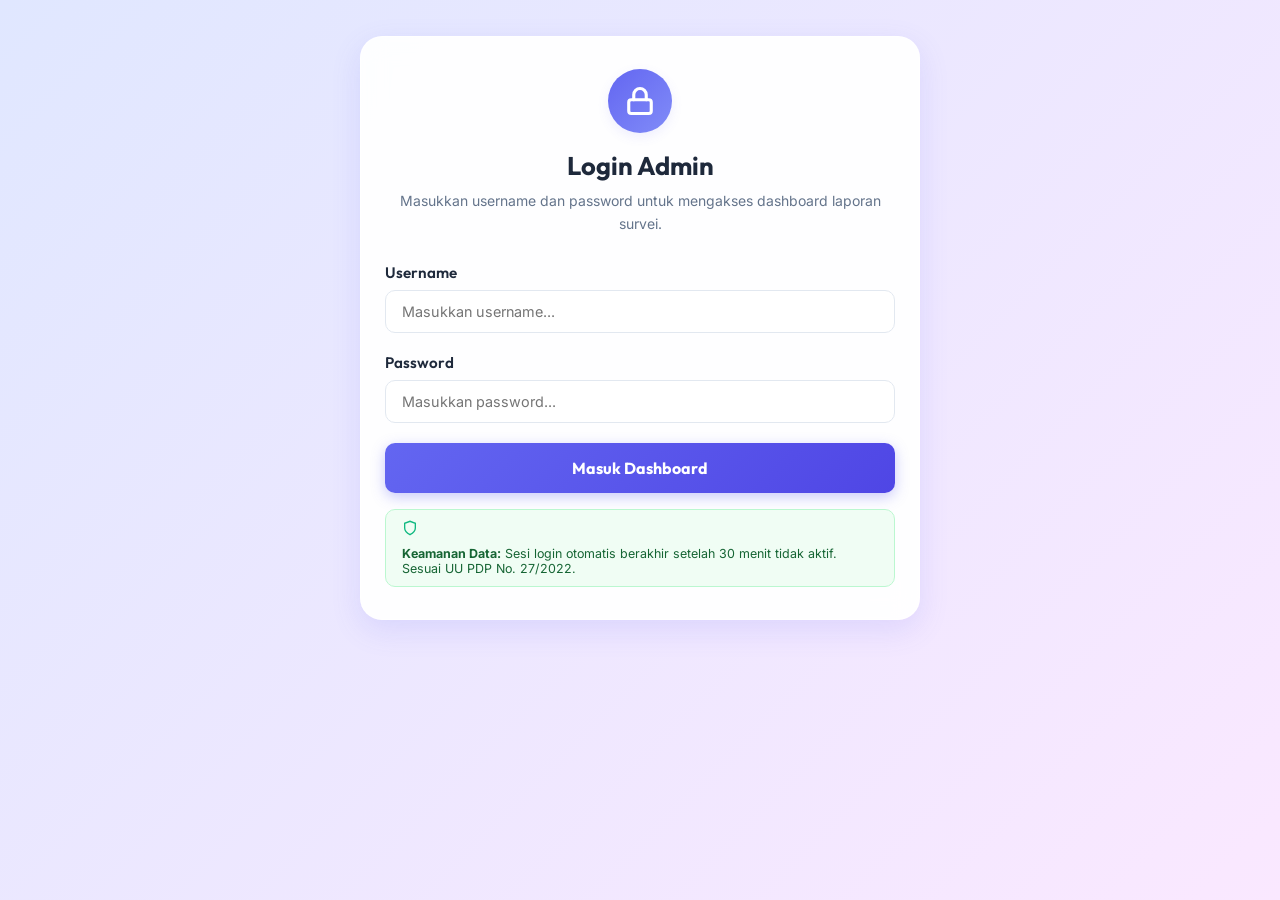
==== commit 4e5a6f00: "feat: responsive UI, UU PDP compliance, login rate-limiting, session timeout, privacy modal, consent" ====
--- a/admin.html
+++ b/admin.html
@@ -2,7 +2,11 @@
 <html lang="id">
 <head>
   <meta charset="UTF-8">
-  <meta name="viewport" content="width=device-width, initial-scale=1.0">
+  <meta name="viewport" content="width=device-width, initial-scale=1.0, maximum-scale=1.0">
+  <meta name="robots" content="noindex, nofollow">
+  <meta name="description" content="Dashboard Admin - hanya untuk pengelola sistem survei">
+  <link rel="preconnect" href="https://fonts.googleapis.com">
+  <link rel="preconnect" href="https://fonts.gstatic.com" crossorigin>
   <title>Dashboard Admin - Survei Kepuasan Pelanggan</title>
   <link rel="stylesheet" href="style.css">
   <script src="config.js"></script>
@@ -13,7 +17,7 @@
   <div id="loginCard" class="survey-container" style="display: none; margin: 20px auto;">
     <div class="survey-header">
       <div class="logo-placeholder">
-        <svg width="36" height="36" viewBox="0 0 24 24" fill="none" stroke="currentColor" stroke-width="2.5" stroke-linecap="round" stroke-linejoin="round">
+        <svg width="30" height="30" viewBox="0 0 24 24" fill="none" stroke="currentColor" stroke-width="2.5" stroke-linecap="round" stroke-linejoin="round" aria-hidden="true">
           <rect x="3" y="11" width="18" height="11" rx="2" ry="2"></rect>
           <path d="M7 11V7a5 5 0 0 1 10 0v4"></path>
         </svg>
@@ -21,53 +25,66 @@
       <h1>Login Admin</h1>
       <p>Masukkan username dan password untuk mengakses dashboard laporan survei.</p>
     </div>
-    <form id="loginForm">
+    <div id="lockoutMsg" class="lockout-msg" style="display: none;">🔒 Terlalu banyak percobaan. Tunggu <span id="lockoutTimer">5:00</span> menit.</div>
+    <form id="loginForm" novalidate>
       <div class="form-group" style="margin-bottom: 20px;">
-        <label class="form-label" style="text-align:left; margin-bottom:8px;">Username</label>
-        <input type="text" id="usernameInput" class="form-input" placeholder="Masukkan username..." autocomplete="username">
+        <label class="form-label" style="text-align:left; margin-bottom:8px;" for="usernameInput">Username</label>
+        <input type="text" id="usernameInput" class="form-input" placeholder="Masukkan username..." autocomplete="username" required>
       </div>
       <div class="form-group" style="margin-bottom: 20px;">
-        <label class="form-label" style="text-align:left; margin-bottom:8px;">Password</label>
-        <input type="password" id="passwordInput" class="form-input" placeholder="Masukkan password..." autocomplete="current-password">
-      </div>
-      <div id="loginError" class="error-message">Username atau Password salah!</div>
-      <button type="submit" class="submit-btn" style="margin-top:15px;">Masuk Dashboard</button>
+        <label class="form-label" style="text-align:left; margin-bottom:8px;" for="passwordInput">Password</label>
+        <input type="password" id="passwordInput" class="form-input" placeholder="Masukkan password..." autocomplete="current-password" required>
+      </div>
+      <div id="loginError" class="error-message" style="display: none;">Username atau Password salah!</div>
+      <button type="submit" id="loginBtn" class="submit-btn" style="margin-top:15px;">Masuk Dashboard</button>
     </form>
+    <div class="pdp-banner" style="margin-top:16px;">
+      <svg width="16" height="16" viewBox="0 0 24 24" fill="none" stroke="currentColor" stroke-width="2" aria-hidden="true"><path d="M12 22s8-4 8-10V5l-8-3-8 3v7c0 6 8 10 8 10z"/></svg>
+      <span><strong>Keamanan Data:</strong> Sesi login otomatis berakhir setelah 30 menit tidak aktif. Sesuai UU PDP No. 27/2022.</span>
+    </div>
   </div>
 
   <!-- Dashboard Admin -->
   <div id="adminDashboard" class="admin-container" style="display: none;">
+    <!-- Admin Header -->
     <div class="admin-header">
       <div class="admin-title">
-        <h1>Dashboard Laporan Survei</h1>
+        <h1>📊 Dashboard Laporan Survei</h1>
         <p id="dashboardSubtitle">Kelola data kepuasan pelanggan Anda</p>
       </div>
       <div class="action-buttons">
         <a href="index.html" class="btn btn-secondary">
-          <svg width="16" height="16" viewBox="0 0 24 24" fill="none" stroke="currentColor" stroke-width="2" stroke-linecap="round" stroke-linejoin="round">
+          <svg width="14" height="14" viewBox="0 0 24 24" fill="none" stroke="currentColor" stroke-width="2" stroke-linecap="round" stroke-linejoin="round" aria-hidden="true">
             <line x1="19" y1="12" x2="5" y2="12"></line>
             <polyline points="12 19 5 12 12 5"></polyline>
           </svg>
-          Kembali ke Survei
+          Kembali
         </a>
         <button type="button" id="exportBtn" class="btn btn-primary" onclick="exportToCSV()">
-          <svg width="16" height="16" viewBox="0 0 24 24" fill="none" stroke="currentColor" stroke-width="2" stroke-linecap="round" stroke-linejoin="round">
+          <svg width="14" height="14" viewBox="0 0 24 24" fill="none" stroke="currentColor" stroke-width="2" stroke-linecap="round" stroke-linejoin="round" aria-hidden="true">
             <path d="M21 15v4a2 2 0 0 1-2 2H5a2 2 0 0 1-2-2v-4"></path>
             <polyline points="7 10 12 15 17 10"></polyline>
             <line x1="12" y1="15" x2="12" y2="3"></line>
           </svg>
-          Ekspor ke CSV
+          Ekspor CSV
         </button>
         <button type="button" id="clearBtn" class="btn btn-danger" onclick="clearData()">
-          <svg width="16" height="16" viewBox="0 0 24 24" fill="none" stroke="currentColor" stroke-width="2" stroke-linecap="round" stroke-linejoin="round">
+          <svg width="14" height="14" viewBox="0 0 24 24" fill="none" stroke="currentColor" stroke-width="2" stroke-linecap="round" stroke-linejoin="round" aria-hidden="true">
             <polyline points="3 6 5 6 21 6"></polyline>
             <path d="M19 6v14a2 2 0 0 1-2 2H7a2 2 0 0 1-2-2V6m3 0V4a2 2 0 0 1 2-2h4a2 2 0 0 1 2 2v2"></path>
-            <line x1="10" y1="11" x2="10" y2="17"></line>
-            <line x1="14" y1="11" x2="14" y2="17"></line>
           </svg>
           Hapus Data
         </button>
-      </div>
+        <button type="button" class="btn btn-secondary" onclick="doLogout()" title="Keluar dari sesi admin">
+          🚪 Logout
+        </button>
+      </div>
+    </div>
+
+    <!-- Session Timeout Bar -->
+    <div class="session-bar" id="sessionBar">
+      <svg width="14" height="14" viewBox="0 0 24 24" fill="none" stroke="currentColor" stroke-width="2" aria-hidden="true"><circle cx="12" cy="12" r="10"/><polyline points="12 6 12 12 16 14"/></svg>
+      <span>Sesi aktif &mdash; akan otomatis logout dalam <strong id="sessionCountdown">30:00</strong> menit tidak aktif. (UU PDP)</span>
     </div>
 
     <!-- Tab Navigasi -->
@@ -168,28 +185,98 @@
     var loadedOfficers = [];
 
     // ============================
+    // KEAMANAN: RATE LIMITING LOGIN
+    // ============================
+    var MAX_ATTEMPTS = 3;
+    var LOCKOUT_MS   = 5 * 60 * 1000; // 5 menit
+    var SESSION_MS   = 30 * 60 * 1000; // 30 menit
+    var sessionTimer = null;
+    var sessionEnd   = null;
+    var lockoutInterval = null;
+
+    function getLoginAttempts() {
+      return parseInt(localStorage.getItem('admin_attempts') || '0', 10);
+    }
+    function setLoginAttempts(n) {
+      localStorage.setItem('admin_attempts', String(n));
+    }
+    function getLockoutExpiry() {
+      return parseInt(localStorage.getItem('admin_lockout') || '0', 10);
+    }
+    function isLockedOut() {
+      return Date.now() < getLockoutExpiry();
+    }
+
+    function startLockoutCountdown() {
+      var lockoutMsg = document.getElementById('lockoutMsg');
+      var timerEl   = document.getElementById('lockoutTimer');
+      var loginBtn  = document.getElementById('loginBtn');
+      lockoutMsg.style.display = 'block';
+      loginBtn.disabled = true;
+      if (lockoutInterval) clearInterval(lockoutInterval);
+      lockoutInterval = setInterval(function() {
+        var remaining = getLockoutExpiry() - Date.now();
+        if (remaining <= 0) {
+          clearInterval(lockoutInterval);
+          localStorage.removeItem('admin_lockout');
+          localStorage.removeItem('admin_attempts');
+          lockoutMsg.style.display = 'none';
+          loginBtn.disabled = false;
+          return;
+        }
+        var m = Math.floor(remaining / 60000);
+        var s = Math.floor((remaining % 60000) / 1000);
+        timerEl.textContent = m + ':' + (s < 10 ? '0' : '') + s;
+      }, 1000);
+    }
+
+    // ============================
+    // KEAMANAN: SESSION TIMEOUT (30 menit)
+    // ============================
+    function startSessionCountdown() {
+      sessionEnd = Date.now() + SESSION_MS;
+      var el = document.getElementById('sessionCountdown');
+      if (sessionTimer) clearInterval(sessionTimer);
+      sessionTimer = setInterval(function() {
+        var remaining = sessionEnd - Date.now();
+        if (remaining <= 0) {
+          clearInterval(sessionTimer);
+          doLogout(true);
+          return;
+        }
+        var m = Math.floor(remaining / 60000);
+        var s = Math.floor((remaining % 60000) / 1000);
+        el.textContent = m + ':' + (s < 10 ? '0' : '') + s;
+      }, 1000);
+    }
+
+    function resetSessionTimer() {
+      sessionEnd = Date.now() + SESSION_MS;
+    }
+
+    function doLogout(isTimeout) {
+      sessionStorage.removeItem('admin_authenticated');
+      if (sessionTimer) clearInterval(sessionTimer);
+      if (isTimeout) {
+        alert('Sesi Anda telah berakhir karena tidak aktif selama 30 menit. Silakan login kembali.');
+      }
+      document.getElementById('adminDashboard').style.display = 'none';
+      document.getElementById('loginCard').style.display = 'block';
+      document.getElementById('passwordInput').value = '';
+    }
+
+    // ============================
     // TAB SWITCHER
     // ============================
     function switchTab(tabId, clickedBtn) {
-      // Sembunyikan semua tab content
       var contents = document.getElementsByClassName('tab-content');
-      for (var i = 0; i < contents.length; i++) {
-        contents[i].classList.remove('active');
-      }
-      // Nonaktifkan semua tab buttons
+      for (var i = 0; i < contents.length; i++) contents[i].classList.remove('active');
       var buttons = document.getElementsByClassName('tab-link');
-      for (var i = 0; i < buttons.length; i++) {
-        buttons[i].classList.remove('active');
-      }
-      // Tampilkan tab yang dipilih
+      for (var i = 0; i < buttons.length; i++) buttons[i].classList.remove('active');
       document.getElementById(tabId).classList.add('active');
-      // Aktifkan button yang diklik
       if (clickedBtn) clickedBtn.classList.add('active');
-
-      // Jika tab petugas dibuka, load datanya
-      if (tabId === 'officersTab') {
-        loadOfficersData();
-      }
+      if (tabId === 'officersTab') loadOfficersData();
+      resetSessionTimer();
     }
 
     // ============================
@@ -198,51 +285,64 @@
     function showDashboard() {
       document.getElementById('loginCard').style.display = 'none';
       document.getElementById('adminDashboard').style.display = 'block';
+      startSessionCountdown();
       loadDashboardData();
+      // Reset activity on user interaction
+      document.getElementById('adminDashboard').addEventListener('click', resetSessionTimer);
+      document.getElementById('adminDashboard').addEventListener('keydown', resetSessionTimer);
     }
 
     function checkAdminAccess() {
-      var password = CONFIG.ADMIN_PASSWORD;
-      if (!password || password === '') {
-        showDashboard();
-        return;
-      }
+      if (!CONFIG.ADMIN_PASSWORD) { showDashboard(); return; }
+      if (isLockedOut()) { startLockoutCountdown(); return; }
       var isAuth = sessionStorage.getItem('admin_authenticated') === 'true';
-      if (isAuth) {
-        showDashboard();
-      } else {
+      if (isAuth) { showDashboard(); }
+      else {
         document.getElementById('loginCard').style.display = 'block';
         document.getElementById('adminDashboard').style.display = 'none';
       }
     }
 
     document.addEventListener('DOMContentLoaded', function() {
-      // Handle login
-      var loginForm = document.getElementById('loginForm');
+      var loginForm    = document.getElementById('loginForm');
+      var officerForm  = document.getElementById('addOfficerForm');
+
       loginForm.addEventListener('submit', function(e) {
         e.preventDefault();
+        if (isLockedOut()) { startLockoutCountdown(); return; }
+
         var username = document.getElementById('usernameInput').value.trim();
         var password = document.getElementById('passwordInput').value;
-        var errorEl = document.getElementById('loginError');
+        var errorEl  = document.getElementById('loginError');
 
         if (username === CONFIG.ADMIN_USERNAME && password === CONFIG.ADMIN_PASSWORD) {
+          setLoginAttempts(0);
+          localStorage.removeItem('admin_lockout');
           sessionStorage.setItem('admin_authenticated', 'true');
           errorEl.style.display = 'none';
           showDashboard();
         } else {
-          errorEl.style.display = 'block';
+          var attempts = getLoginAttempts() + 1;
+          setLoginAttempts(attempts);
+          if (attempts >= MAX_ATTEMPTS) {
+            localStorage.setItem('admin_lockout', String(Date.now() + LOCKOUT_MS));
+            setLoginAttempts(0);
+            startLockoutCountdown();
+          } else {
+            errorEl.textContent = 'Username atau Password salah! (' + attempts + '/' + MAX_ATTEMPTS + ' percobaan)';
+            errorEl.style.display = 'block';
+          }
           document.getElementById('passwordInput').value = '';
         }
       });
 
-      // Handle tambah petugas
-      var officerForm = document.getElementById('addOfficerForm');
-      officerForm.addEventListener('submit', function(e) {
-        e.preventDefault();
-        addOfficer();
-      });
-
-      // Cek akses saat halaman dimuat
+      if (officerForm) {
+        officerForm.addEventListener('submit', function(e) {
+          e.preventDefault();
+          addOfficer();
+        });
+      }
+
       checkAdminAccess();
     });
 
--- a/style.css
+++ b/style.css
@@ -1,665 +1,533 @@
-/* Import Google Fonts - Outfit & Inter */
-@import url('https://fonts.googleapis.com/css2?family=Outfit:wght@300;400;500;600;700&family=Inter:wght@300;400;500;600&display=swap');
-
+/* =========================================
+   IMPORT FONT — SWAP untuk performa cepat
+   ========================================= */
+@import url('https://fonts.googleapis.com/css2?family=Outfit:wght@400;600;700&family=Inter:wght@400;500;600&display=swap');
+
+/* =========================================
+   DESIGN TOKENS
+   ========================================= */
 :root {
-  --primary-color: #6366f1; /* Indigo */
-  --primary-hover: #4f46e5;
-  --secondary-color: #f43f5e; /* Rose */
-  --bg-gradient: linear-gradient(135deg, #e0e7ff 0%, #fae8ff 100%);
-  --card-bg: rgba(255, 255, 255, 0.9);
-  --text-dark: #1e293b;
-  --text-muted: #64748b;
-  --border-color: #e2e8f0;
-  --shadow-sm: 0 1px 3px rgba(0,0,0,0.05);
-  --shadow-md: 0 4px 6px -1px rgba(0, 0, 0, 0.05), 0 2px 4px -1px rgba(0, 0, 0, 0.03);
-  --shadow-lg: 0 10px 15px -3px rgba(99, 102, 241, 0.1), 0 4px 6px -2px rgba(99, 102, 241, 0.05);
-  --border-radius-lg: 24px;
-  --border-radius-md: 16px;
-  --font-heading: 'Outfit', sans-serif;
-  --font-body: 'Inter', sans-serif;
-  --transition: all 0.3s cubic-bezier(0.4, 0, 0.2, 1);
-}
-
-/* Reset Styles */
-* {
-  box-sizing: border-box;
-  margin: 0;
-  padding: 0;
-}
+  --primary:       #6366f1;
+  --primary-dark:  #4f46e5;
+  --danger:        #ef4444;
+  --danger-dark:   #dc2626;
+  --success:       #10b981;
+  --warning:       #f59e0b;
+  --bg:            linear-gradient(135deg, #e0e7ff 0%, #fae8ff 100%);
+  --card:          rgba(255,255,255,0.93);
+  --text:          #1e293b;
+  --muted:         #64748b;
+  --border:        #e2e8f0;
+  --shadow-sm:     0 1px 3px rgba(0,0,0,0.07);
+  --shadow-md:     0 4px 12px rgba(99,102,241,0.10);
+  --shadow-lg:     0 10px 30px rgba(99,102,241,0.14);
+  --radius-xl:     22px;
+  --radius-lg:     14px;
+  --radius-md:     10px;
+  --radius-sm:     6px;
+  --font-head:     'Outfit', sans-serif;
+  --font-body:     'Inter', sans-serif;
+  --ease:          cubic-bezier(0.4,0,0.2,1);
+}
+
+/* =========================================
+   RESET
+   ========================================= */
+*, *::before, *::after { box-sizing: border-box; margin: 0; padding: 0; }
+html { font-size: 16px; -webkit-text-size-adjust: 100%; }
 
 body {
   font-family: var(--font-body);
-  background: var(--bg-gradient);
-  color: var(--text-dark);
+  background: var(--bg);
+  color: var(--text);
   min-height: 100vh;
   display: flex;
   justify-content: center;
-  align-items: center;
-  padding: 20px;
+  align-items: flex-start;
+  padding: 16px;
   overflow-x: hidden;
 }
 
-/* Main Container */
+/* =========================================
+   SURVEY CONTAINER (halaman survei)
+   ========================================= */
 .survey-container {
-  background: var(--card-bg);
-  backdrop-filter: blur(10px);
-  -webkit-backdrop-filter: blur(10px);
-  border: 1px solid rgba(255, 255, 255, 0.6);
-  border-radius: var(--border-radius-lg);
-  padding: 40px 30px;
+  background: var(--card);
+  backdrop-filter: blur(12px);
+  -webkit-backdrop-filter: blur(12px);
+  border: 1px solid rgba(255,255,255,0.7);
+  border-radius: var(--radius-xl);
+  padding: 32px 24px;
   width: 100%;
-  max-width: 500px;
+  max-width: 560px;
+  margin: auto;
   box-shadow: var(--shadow-lg);
-  position: relative;
-  transition: var(--transition);
-}
-
-/* Header Section */
+}
+
+/* =========================================
+   SURVEY HEADER
+   ========================================= */
 .survey-header {
   text-align: center;
-  margin-bottom: 35px;
-}
-
+  margin-bottom: 28px;
+}
 .logo-placeholder {
-  width: 70px;
-  height: 70px;
-  background: linear-gradient(135deg, var(--primary-color) 0%, #a855f7 100%);
+  width: 64px; height: 64px;
+  background: linear-gradient(135deg, var(--primary), #818cf8);
   border-radius: 50%;
-  display: flex;
-  justify-content: center;
-  align-items: center;
+  display: flex; align-items: center; justify-content: center;
   margin: 0 auto 16px;
-  box-shadow: 0 8px 16px rgba(99, 102, 241, 0.2);
-  color: white;
-  font-size: 28px;
-}
-
+  color: #fff;
+  box-shadow: var(--shadow-md);
+}
 .survey-header h1 {
-  font-family: var(--font-heading);
-  font-size: 26px;
+  font-family: var(--font-head);
+  font-size: clamp(1.2rem, 4vw, 1.6rem);
   font-weight: 700;
-  color: var(--text-dark);
+  color: var(--text);
   margin-bottom: 8px;
-  letter-spacing: -0.5px;
-}
-
+  line-height: 1.3;
+}
 .survey-header p {
-  color: var(--text-muted);
-  font-size: 14px;
-  line-height: 1.5;
-}
-
-/* Form Styles */
-.form-group {
-  margin-bottom: 30px;
-}
+  font-size: 0.875rem;
+  color: var(--muted);
+  line-height: 1.6;
+}
+
+/* =========================================
+   FORM
+   ========================================= */
+.form-group { margin-bottom: 22px; }
 
 .form-label {
   display: block;
-  font-family: var(--font-heading);
+  font-family: var(--font-head);
   font-weight: 600;
-  font-size: 16px;
+  font-size: 0.95rem;
+  text-align: center;
   margin-bottom: 12px;
-  color: var(--text-dark);
-  text-align: center;
-}
-
-/* Rating Emojis */
+  color: var(--text);
+}
+
+.form-input, .feedback-textarea {
+  width: 100%;
+  padding: 12px 16px;
+  border: 1.5px solid var(--border);
+  border-radius: var(--radius-md);
+  font-family: var(--font-body);
+  font-size: 0.9rem;
+  color: var(--text);
+  background: #fff;
+  transition: border-color .2s var(--ease), box-shadow .2s var(--ease);
+  outline: none;
+  -webkit-appearance: none;
+}
+.form-input:focus, .feedback-textarea:focus {
+  border-color: var(--primary);
+  box-shadow: 0 0 0 3px rgba(99,102,241,.15);
+}
+
+.feedback-textarea {
+  min-height: 90px;
+  resize: vertical;
+  line-height: 1.5;
+}
+
+/* =========================================
+   RATING GRID — responsive 3+2 lalu 5
+   ========================================= */
 .rating-grid {
-  display: flex;
-  justify-content: space-between;
+  display: grid;
+  grid-template-columns: repeat(5, 1fr);
   gap: 8px;
-  margin-top: 10px;
-}
-
-.rating-item {
-  flex: 1;
-  text-align: center;
-}
-
-.rating-input {
-  display: none; /* Sembunyikan radio button asli */
-}
-
+}
+@media (max-width: 420px) {
+  .rating-grid { grid-template-columns: repeat(3, 1fr); }
+}
+
+.rating-input { display: none; }
 .rating-label {
-  display: flex;
-  flex-direction: column;
-  align-items: center;
+  display: flex; flex-direction: column; align-items: center; justify-content: center;
+  padding: 10px 4px;
+  border: 2px solid var(--border);
+  border-radius: var(--radius-md);
   cursor: pointer;
-  padding: 12px 6px;
-  border-radius: var(--border-radius-md);
-  border: 2px solid transparent;
-  background: rgba(255, 255, 255, 0.4);
-  transition: var(--transition);
-}
-
-.rating-label:hover {
-  background: rgba(255, 255, 255, 0.8);
-  transform: translateY(-4px);
-}
-
-.rating-emoji {
-  font-size: 32px;
-  margin-bottom: 6px;
-  filter: grayscale(30%);
-  transition: var(--transition);
-}
-
-.rating-text {
-  font-size: 10px;
-  font-weight: 600;
-  color: var(--text-muted);
-  transition: var(--transition);
+  transition: all .2s var(--ease);
+  min-height: 72px;
+  background: #fff;
+  user-select: none;
+  -webkit-tap-highlight-color: transparent;
+}
+.rating-label:hover, .rating-label:active { border-color: var(--primary); background: #eef2ff; transform: translateY(-2px); }
+.rating-input:checked + .rating-label {
+  border-color: var(--primary);
+  background: linear-gradient(135deg,#eef2ff,#f5f3ff);
+  box-shadow: 0 0 0 3px rgba(99,102,241,.2);
+  transform: translateY(-2px);
+}
+.rating-emoji { font-size: 1.6rem; line-height: 1; }
+.rating-text { font-size: 0.65rem; font-weight: 600; color: var(--muted); margin-top: 4px; text-align: center; }
+
+/* =========================================
+   CATEGORY CHIPS
+   ========================================= */
+.category-container {
+  display: flex; flex-wrap: wrap; gap: 8px; justify-content: center;
+}
+.category-input { display: none; }
+.category-label {
+  padding: 8px 16px;
+  border: 1.5px solid var(--border);
+  border-radius: 999px;
+  font-size: 0.82rem; font-weight: 500;
+  cursor: pointer;
+  transition: all .2s var(--ease);
+  background: #fff;
+  user-select: none;
   white-space: nowrap;
-}
-
-/* Active State for Rating */
-.rating-input:checked + .rating-label {
-  background: white;
-  border-color: var(--primary-color);
-  box-shadow: 0 8px 16px rgba(99, 102, 241, 0.15);
-  transform: scale(1.05) translateY(-4px);
-}
-
-.rating-input:checked + .rating-label .rating-emoji {
-  filter: grayscale(0%);
-  transform: scale(1.15);
-}
-
-.rating-input:checked + .rating-label .rating-text {
-  color: var(--primary-color);
-}
-
-/* Categories (Chips) */
-.category-container {
-  display: grid;
-  grid-template-columns: repeat(2, 1fr);
-  gap: 12px;
-}
-
-.category-input {
-  display: none;
-}
-
-.category-label {
-  display: block;
-  text-align: center;
-  padding: 12px;
-  background: rgba(255, 255, 255, 0.5);
-  border: 1px solid var(--border-color);
-  border-radius: var(--border-radius-md);
-  font-size: 13px;
-  font-weight: 500;
-  color: var(--text-dark);
-  cursor: pointer;
-  transition: var(--transition);
-}
-
-.category-label:hover {
-  background: rgba(255, 255, 255, 0.8);
-  border-color: var(--primary-color);
-}
-
+  -webkit-tap-highlight-color: transparent;
+}
+.category-label:hover { border-color: var(--primary); color: var(--primary); }
 .category-input:checked + .category-label {
-  background: var(--primary-color);
-  color: white;
-  border-color: var(--primary-color);
-  box-shadow: 0 4px 12px rgba(99, 102, 241, 0.2);
-}
-
-/* Feedback Text Area & Input Form */
-.feedback-textarea,
-.form-input {
-  width: 100%;
-  padding: 14px 18px;
-  border: 1px solid var(--border-color);
-  border-radius: var(--border-radius-md);
-  font-family: var(--font-body);
-  font-size: 14px;
-  color: var(--text-dark);
-  background: rgba(255, 255, 255, 0.6);
-  outline: none;
-  transition: var(--transition);
-}
-
-.feedback-textarea {
-  min-height: 100px;
-  resize: vertical;
-}
-
-.feedback-textarea:focus,
-.form-input:focus {
-  background: white;
-  border-color: var(--primary-color);
-  box-shadow: 0 0 0 4px rgba(99, 102, 241, 0.1);
-}
-
-.error-message {
-  color: #ef4444;
-  font-size: 13px;
+  background: var(--primary); color: #fff; border-color: var(--primary);
+}
+
+/* =========================================
+   CONSENT AREA (UU PDP)
+   ========================================= */
+.consent-box {
+  background: #f8faff;
+  border: 1.5px solid #c7d2fe;
+  border-radius: var(--radius-md);
+  padding: 14px 16px;
+  margin-bottom: 20px;
+}
+.consent-box label {
+  display: flex; align-items: flex-start; gap: 10px;
+  cursor: pointer; font-size: 0.82rem; color: var(--muted); line-height: 1.5;
+}
+.consent-box input[type=checkbox] {
+  width: 18px; height: 18px; min-width: 18px;
+  accent-color: var(--primary); cursor: pointer; margin-top: 1px;
+}
+.consent-box a { color: var(--primary); text-decoration: underline; }
+.pdp-badge {
+  display: inline-flex; align-items: center; gap: 5px;
+  background: #ecfdf5; color: var(--success);
+  border: 1px solid #a7f3d0;
+  border-radius: 999px;
+  font-size: 0.72rem; font-weight: 600; padding: 3px 10px;
   margin-top: 8px;
-  text-align: center;
-  font-weight: 500;
-  display: none;
-}
-
-/* Submit Button */
+}
+
+/* =========================================
+   SUBMIT BUTTON
+   ========================================= */
 .submit-btn {
   width: 100%;
+  padding: 14px;
+  background: linear-gradient(135deg, var(--primary), var(--primary-dark));
+  color: #fff;
+  border: none; border-radius: var(--radius-md);
+  font-family: var(--font-head);
+  font-size: 1rem; font-weight: 700;
+  cursor: pointer;
+  transition: all .25s var(--ease);
+  display: flex; align-items: center; justify-content: center; gap: 8px;
+  box-shadow: 0 4px 14px rgba(99,102,241,.35);
+  -webkit-tap-highlight-color: transparent;
+  min-height: 50px;
+}
+.submit-btn:hover { background: linear-gradient(135deg,#4f46e5,#4338ca); transform: translateY(-1px); box-shadow: 0 6px 20px rgba(99,102,241,.4); }
+.submit-btn:active { transform: translateY(0); }
+.submit-btn:disabled { opacity: .7; cursor: not-allowed; transform: none; }
+.submit-btn span { pointer-events: none; }
+
+/* =========================================
+   SPINNER
+   ========================================= */
+.spinner {
+  width: 18px; height: 18px;
+  border: 2.5px solid rgba(255,255,255,.4);
+  border-top-color: #fff;
+  border-radius: 50%;
+  animation: spin .7s linear infinite;
+  display: none;
+}
+@keyframes spin { to { transform: rotate(360deg); } }
+
+/* =========================================
+   SUCCESS CARD
+   ========================================= */
+.success-card {
+  display: none; text-align: center; padding: 20px 0;
+}
+.success-icon {
+  width: 72px; height: 72px;
+  background: linear-gradient(135deg,var(--success),#059669);
+  border-radius: 50%;
+  display: flex; align-items: center; justify-content: center;
+  font-size: 2rem; color: #fff;
+  margin: 0 auto 20px;
+  box-shadow: 0 6px 20px rgba(16,185,129,.3);
+  animation: pop .4s var(--ease);
+}
+@keyframes pop { from { transform: scale(.5); opacity: 0; } to { transform: scale(1); opacity: 1; } }
+.success-card h2 { font-family: var(--font-head); font-size: 1.5rem; font-weight: 700; margin-bottom: 10px; }
+.success-card p { color: var(--muted); font-size: 0.9rem; line-height: 1.6; margin-bottom: 24px; }
+.back-btn {
+  padding: 12px 28px;
+  background: linear-gradient(135deg, var(--primary), var(--primary-dark));
+  color: #fff; border: none; border-radius: var(--radius-md);
+  font-family: var(--font-head); font-size: 0.95rem; font-weight: 600;
+  cursor: pointer; transition: all .2s var(--ease);
+  box-shadow: var(--shadow-md);
+}
+.back-btn:hover { transform: translateY(-1px); }
+
+/* =========================================
+   CONFIG WARNING
+   ========================================= */
+.config-warning {
+  background: #fffbeb; border: 1px solid #fcd34d; border-radius: var(--radius-md);
+  padding: 12px 16px; font-size: 0.8rem; color: #92400e; margin-bottom: 16px; line-height: 1.5;
+}
+.error-message {
+  display: none; color: var(--danger); font-size: 0.83rem;
+  text-align: center; margin-bottom: 10px; font-weight: 500;
+}
+
+/* =========================================
+   MODAL PRIVACY POLICY (UU PDP)
+   ========================================= */
+.modal-overlay {
+  display: none; position: fixed; inset: 0;
+  background: rgba(15,23,42,0.55); z-index: 9999;
+  align-items: center; justify-content: center; padding: 16px;
+}
+.modal-overlay.open { display: flex; }
+.modal-box {
+  background: #fff; border-radius: var(--radius-xl);
+  padding: 28px 24px; width: 100%; max-width: 500px;
+  max-height: 85vh; overflow-y: auto;
+  box-shadow: var(--shadow-lg);
+  animation: slideUp .3s var(--ease);
+}
+@keyframes slideUp { from { transform: translateY(30px); opacity:0; } to { transform: translateY(0); opacity:1; } }
+.modal-box h2 { font-family: var(--font-head); font-size: 1.2rem; margin-bottom: 14px; color: var(--primary); }
+.modal-box h3 { font-family: var(--font-head); font-size: 0.95rem; margin: 14px 0 6px; }
+.modal-box p, .modal-box li { font-size: 0.85rem; color: var(--muted); line-height: 1.65; }
+.modal-box ul { padding-left: 18px; }
+.modal-box li { margin-bottom: 4px; }
+.modal-close {
+  width: 100%; margin-top: 20px; padding: 12px;
+  background: var(--primary); color: #fff; border: none; border-radius: var(--radius-md);
+  font-family: var(--font-head); font-size: 0.95rem; font-weight: 600;
+  cursor: pointer; transition: background .2s;
+}
+.modal-close:hover { background: var(--primary-dark); }
+
+/* =========================================
+   ADMIN CONTAINER
+   ========================================= */
+.admin-container {
+  width: 100%; max-width: 1100px;
+  margin: 0 auto;
   padding: 16px;
-  background: linear-gradient(135deg, var(--primary-color) 0%, #a855f7 100%);
-  color: white;
-  border: none;
-  border-radius: var(--border-radius-md);
-  font-family: var(--font-heading);
-  font-size: 16px;
-  font-weight: 600;
-  cursor: pointer;
-  box-shadow: 0 6px 20px rgba(99, 102, 241, 0.3);
-  transition: var(--transition);
-  display: flex;
-  justify-content: center;
-  align-items: center;
-  gap: 10px;
-}
-
-.submit-btn:hover {
-  transform: translateY(-2px);
-  box-shadow: 0 8px 24px rgba(99, 102, 241, 0.4);
-}
-
-.submit-btn:active {
-  transform: translateY(0);
-}
-
-.submit-btn:disabled {
-  background: var(--text-muted);
-  cursor: not-allowed;
-  box-shadow: none;
-  transform: none;
-}
-
-.spinner {
-  display: none;
-  width: 20px;
-  height: 20px;
-  border: 3px solid rgba(255,255,255,0.3);
-  border-radius: 50%;
-  border-top-color: white;
-  animation: spin 1s ease-in-out infinite;
-}
-
-@keyframes spin {
-  to { transform: rotate(360deg); }
-}
-
-/* Success Card */
-.success-card {
-  display: none;
-  text-align: center;
-  padding: 20px 10px;
-  animation: scaleIn 0.5s cubic-bezier(0.175, 0.885, 0.32, 1.275);
-}
-
-@keyframes scaleIn {
-  from { transform: scale(0.9); opacity: 0; }
-  to { transform: scale(1); opacity: 1; }
-}
-
-.success-icon {
-  width: 80px;
-  height: 80px;
-  background: #dcfce7;
-  color: #22c55e;
-  border-radius: 50%;
-  display: flex;
-  justify-content: center;
-  align-items: center;
-  margin: 0 auto 20px;
-  font-size: 40px;
-  animation: bounce 2s infinite;
-}
-
-@keyframes bounce {
-  0%, 20%, 50%, 80%, 100% {transform: translateY(0);}
-  40% {transform: translateY(-10px);}
-  60% {transform: translateY(-5px);}
-}
-
-.success-card h2 {
-  font-family: var(--font-heading);
-  font-size: 24px;
-  font-weight: 700;
-  color: var(--text-dark);
-  margin-bottom: 12px;
-}
-
-.success-card p {
-  color: var(--text-muted);
-  font-size: 15px;
-  line-height: 1.6;
-  margin-bottom: 25px;
-}
-
-.back-btn {
-  display: inline-block;
-  padding: 12px 24px;
-  background: white;
-  border: 1px solid var(--border-color);
-  border-radius: var(--border-radius-md);
-  color: var(--text-dark);
-  font-weight: 500;
-  text-decoration: none;
-  transition: var(--transition);
-  font-size: 14px;
-}
-
-.back-btn:hover {
-  background: var(--border-color);
-  transform: translateY(-1px);
-}
-
-/* Config Notice */
-.config-warning {
-  background: #fffbeb;
-  border: 1px dashed #f59e0b;
-  border-radius: var(--border-radius-md);
-  padding: 15px;
+}
+
+.admin-header {
+  display: flex; flex-wrap: wrap; gap: 12px;
+  align-items: flex-start; justify-content: space-between;
   margin-bottom: 20px;
-  font-size: 12px;
-  color: #b45309;
-  line-height: 1.5;
-  text-align: left;
-}
-
-.config-warning code {
-  background: rgba(245, 158, 11, 0.1);
-  padding: 2px 4px;
-  border-radius: 4px;
-  font-family: monospace;
-}
-
-/* Responsive adjust */
-@media(max-width: 480px) {
-  body {
-    padding: 10px;
-  }
-  
-  .survey-container {
-    padding: 30px 20px;
-    border-radius: var(--border-radius-md);
-  }
-  
-  .rating-emoji {
-    font-size: 28px;
-  }
-  
-  .rating-text {
-    font-size: 9px;
-  }
-  
-  .survey-header h1 {
-    font-size: 22px;
-  }
-}
-
-/* ==========================================
-   GAYA UNTUK DASHBOARD ADMIN (admin.html)
-   ========================================== */
-.admin-container {
-  max-width: 900px;
-  background: var(--card-bg);
-  backdrop-filter: blur(10px);
-  -webkit-backdrop-filter: blur(10px);
-  border: 1px solid rgba(255, 255, 255, 0.6);
-  border-radius: var(--border-radius-lg);
-  padding: 40px;
-  width: 100%;
-  box-shadow: var(--shadow-lg);
-}
-
-.admin-header {
-  display: flex;
-  justify-content: space-between;
-  align-items: center;
-  margin-bottom: 30px;
-  flex-wrap: wrap;
-  gap: 15px;
-}
-
+}
 .admin-title h1 {
-  font-family: var(--font-heading);
-  font-size: 28px;
-  font-weight: 700;
-  color: var(--text-dark);
-}
-
-.admin-title p {
-  color: var(--text-muted);
-  font-size: 14px;
-}
-
-.action-buttons {
-  display: flex;
-  gap: 10px;
-}
-
+  font-family: var(--font-head);
+  font-size: clamp(1.1rem, 3vw, 1.6rem);
+  font-weight: 700; color: var(--text);
+}
+.admin-title p { font-size: 0.83rem; color: var(--muted); margin-top: 4px; }
+
+.action-buttons { display: flex; flex-wrap: wrap; gap: 8px; }
+
+/* =========================================
+   BUTTONS
+   ========================================= */
 .btn {
-  padding: 12px 20px;
-  border-radius: var(--border-radius-md);
-  font-family: var(--font-heading);
-  font-weight: 600;
-  font-size: 14px;
-  cursor: pointer;
-  border: none;
-  transition: var(--transition);
-  display: inline-flex;
-  align-items: center;
-  gap: 8px;
-  text-decoration: none;
-}
-
-.btn-primary {
-  background: linear-gradient(135deg, var(--primary-color) 0%, #a855f7 100%);
-  color: white;
-  box-shadow: 0 4px 12px rgba(99, 102, 241, 0.2);
-}
-
-.btn-primary:hover {
-  transform: translateY(-1px);
-  box-shadow: 0 6px 16px rgba(99, 102, 241, 0.3);
-}
-
-.btn-secondary {
-  background: white;
-  border: 1px solid var(--border-color);
-  color: var(--text-dark);
-}
-
-.btn-secondary:hover {
-  background: var(--border-color);
-}
-
-.btn-danger {
-  background: #ef4444;
-  color: white;
-}
-
-.btn-danger:hover {
-  background: #dc2626;
-}
-
+  display: inline-flex; align-items: center; gap: 6px;
+  padding: 9px 16px; border: none; border-radius: var(--radius-sm);
+  font-family: var(--font-head); font-size: 0.85rem; font-weight: 600;
+  cursor: pointer; transition: all .2s var(--ease);
+  text-decoration: none; white-space: nowrap;
+  -webkit-tap-highlight-color: transparent;
+  min-height: 38px;
+}
+.btn-primary { background: var(--primary); color: #fff; }
+.btn-primary:hover { background: var(--primary-dark); transform: translateY(-1px); }
+.btn-secondary { background: #f1f5f9; color: var(--text); }
+.btn-secondary:hover { background: #e2e8f0; }
+.btn-danger { background: var(--danger); color: #fff; }
+.btn-danger:hover { background: var(--danger-dark); }
+
+/* =========================================
+   TAB NAVIGASI
+   ========================================= */
+.admin-tabs {
+  display: flex; gap: 0;
+  border-bottom: 2px solid var(--border);
+  margin-bottom: 20px;
+  overflow-x: auto;
+  -webkit-overflow-scrolling: touch;
+  scrollbar-width: none;
+}
+.admin-tabs::-webkit-scrollbar { display: none; }
+
+.tab-link {
+  padding: 11px 18px;
+  font-family: var(--font-head); font-weight: 600; font-size: 0.9rem;
+  color: var(--muted); background: none; border: none;
+  border-bottom: 3px solid transparent; margin-bottom: -2px;
+  cursor: pointer; white-space: nowrap;
+  transition: color .2s, border-color .2s;
+  -webkit-tap-highlight-color: transparent;
+}
+.tab-link:hover { color: var(--primary); }
+.tab-link.active { color: var(--primary); border-bottom-color: var(--primary); }
+
+.tab-content { display: none; }
+.tab-content.active { display: block; }
+
+/* =========================================
+   STATS GRID
+   ========================================= */
 .stats-grid {
   display: grid;
-  grid-template-columns: repeat(auto-fit, minmax(200px, 1fr));
-  gap: 20px;
-  margin-bottom: 35px;
+  grid-template-columns: repeat(3, 1fr);
+  gap: 12px;
+  margin-bottom: 20px;
+}
+@media (max-width: 480px) {
+  .stats-grid { grid-template-columns: 1fr; }
 }
 
 .stat-card {
-  background: rgba(255, 255, 255, 0.5);
-  border: 1px solid var(--border-color);
-  border-radius: var(--border-radius-md);
-  padding: 20px;
+  background: var(--card);
+  border-radius: var(--radius-lg); padding: 16px;
   text-align: center;
+  border: 1px solid var(--border);
   box-shadow: var(--shadow-sm);
-  transition: var(--transition);
-}
-
-.stat-card:hover {
-  transform: translateY(-2px);
-  background: white;
-  box-shadow: var(--shadow-md);
-}
-
-.stat-card h3 {
-  font-size: 12px;
-  color: var(--text-muted);
-  text-transform: uppercase;
-  margin-bottom: 8px;
-  letter-spacing: 0.5px;
-}
-
-.stat-card .stat-val {
-  font-size: 32px;
-  font-weight: 700;
-  font-family: var(--font-heading);
-  color: var(--text-dark);
-}
-
-.table-wrapper {
-  overflow-x: auto;
-  background: rgba(255, 255, 255, 0.3);
-  border: 1px solid var(--border-color);
-  border-radius: var(--border-radius-md);
-  margin-top: 15px;
-}
-
-.admin-table {
-  width: 100%;
-  border-collapse: collapse;
-  text-align: left;
-  font-size: 14px;
-}
-
-.admin-table th {
-  background: rgba(99, 102, 241, 0.05);
-  padding: 15px 20px;
-  font-weight: 600;
-  color: var(--text-dark);
-  border-bottom: 1px solid var(--border-color);
-}
-
-.admin-table td {
-  padding: 15px 20px;
-  border-bottom: 1px solid var(--border-color);
-  color: #334155;
-}
-
-.admin-table tr:last-child td {
-  border-bottom: none;
-}
-
-.admin-table tr:hover {
-  background: rgba(255, 255, 255, 0.4);
-}
-
+}
+.stat-card h3 { font-size: 0.78rem; color: var(--muted); font-weight: 500; margin-bottom: 8px; text-transform: uppercase; letter-spacing: .5px; }
+.stat-val { font-family: var(--font-head); font-size: clamp(1.4rem, 4vw, 2rem); font-weight: 700; color: var(--primary); }
+
+/* =========================================
+   TABLE
+   ========================================= */
+.table-wrapper { overflow-x: auto; -webkit-overflow-scrolling: touch; border-radius: var(--radius-md); border: 1px solid var(--border); }
+
+.admin-table { width: 100%; border-collapse: collapse; font-size: 0.83rem; min-width: 480px; }
+.admin-table thead { background: linear-gradient(135deg,#6366f1,#818cf8); color: #fff; }
+.admin-table th { padding: 11px 14px; text-align: left; font-family: var(--font-head); font-weight: 600; font-size: 0.8rem; white-space: nowrap; }
+.admin-table td { padding: 10px 14px; border-bottom: 1px solid var(--border); vertical-align: middle; }
+.admin-table tbody tr:last-child td { border-bottom: none; }
+.admin-table tbody tr:hover { background: #f8faff; }
+.admin-table code { background: #f1f5f9; padding: 2px 6px; border-radius: 4px; font-size: 0.8rem; letter-spacing: 1px; }
+
+/* =========================================
+   RATING BADGES
+   ========================================= */
 .rating-badge {
-  display: inline-block;
-  padding: 4px 8px;
-  border-radius: 20px;
-  font-size: 11px;
-  font-weight: 600;
-  text-align: center;
-}
-
-.badge-sangat-puas { background: #dcfce7; color: #166534; }
-.badge-puas { background: #e0f2fe; color: #0369a1; }
-.badge-biasa { background: #fef3c7; color: #92400e; }
-.badge-tidak-puas { background: #fee2e2; color: #991b1b; }
-.badge-sangat-tidak-puas { background: #fca5a5; color: #7f1d1d; }
-
+  display: inline-block; padding: 3px 10px; border-radius: 999px;
+  font-size: 0.75rem; font-weight: 600; white-space: nowrap;
+}
+.badge-sangat-puas     { background:#d1fae5; color:#065f46; }
+.badge-puas            { background:#dbeafe; color:#1e40af; }
+.badge-biasa           { background:#fef9c3; color:#713f12; }
+.badge-tidak-puas      { background:#fee2e2; color:#991b1b; }
+.badge-sangat-tidak-puas { background:#fce7f3; color:#831843; }
+
+/* =========================================
+   EMPTY STATE
+   ========================================= */
 .empty-state {
-  text-align: center;
-  padding: 45px 20px;
-  color: var(--text-muted);
-  font-style: italic;
-}
-
-@media(max-width: 768px) {
-  .admin-container {
-    padding: 25px 15px;
-  }
-  .admin-header {
-    flex-direction: column;
-    align-items: flex-start;
-  }
-  .action-buttons {
-    width: 100%;
-    justify-content: flex-start;
-  }
-}
-
-/* ==========================================
-   TAB NAVIGASI & MANAJEMEN PETUGAS
-   ========================================== */
-.admin-tabs {
-  display: flex;
-  gap: 15px;
-  margin-bottom: 25px;
-  border-bottom: 2px solid var(--border-color);
-}
-
-.tab-link {
-  padding: 12px 20px;
-  font-family: var(--font-heading);
-  font-weight: 600;
-  font-size: 15px;
-  color: var(--text-muted);
-  background: none;
-  border: none;
-  cursor: pointer;
-  border-bottom: 3px solid transparent;
-  transition: var(--transition);
-}
-
-.tab-link.active {
-  color: var(--primary-color);
-  border-bottom-color: var(--primary-color);
-}
-
-.tab-content {
-  display: none;
-}
-
-.tab-content.active {
-  display: block;
+  text-align: center; padding: 40px 20px;
+  color: var(--muted); font-size: 0.9rem;
+}
+
+/* =========================================
+   CARD (Officer Management)
+   ========================================= */
+.card {
+  background: var(--card);
+  border: 1px solid var(--border);
+  border-radius: var(--radius-lg);
+  padding: 20px; box-shadow: var(--shadow-sm);
+}
+.card h2 {
+  font-family: var(--font-head); font-size: 1rem; font-weight: 700;
+  margin-bottom: 16px; color: var(--text);
+  padding-bottom: 10px; border-bottom: 1px solid var(--border);
 }
 
 .mgmt-grid {
   display: grid;
   grid-template-columns: 1fr 1.5fr;
-  gap: 30px;
-}
-
-@media(max-width: 768px) {
-  .mgmt-grid {
-    grid-template-columns: 1fr;
-  }
-}
-
-.card {
-  background: rgba(255, 255, 255, 0.4);
-  border: 1px solid var(--border-color);
-  border-radius: var(--border-radius-md);
-  padding: 24px;
-}
-
-.card h2 {
-  font-family: var(--font-heading);
-  font-size: 18px;
-  margin-bottom: 18px;
-  color: var(--text-dark);
-}
-
-
+  gap: 20px;
+}
+@media (max-width: 700px) {
+  .mgmt-grid { grid-template-columns: 1fr; }
+}
+
+/* =========================================
+   SESSION TIMEOUT BAR (UU PDP Security)
+   ========================================= */
+.session-bar {
+  display: flex; align-items: center; gap: 8px;
+  background: #fffbeb; border: 1px solid #fcd34d;
+  border-radius: var(--radius-sm);
+  padding: 7px 14px; font-size: 0.78rem; color: #92400e;
+  margin-bottom: 14px;
+}
+.session-bar svg { flex-shrink: 0; }
+
+/* =========================================
+   SECURITY BADGE (UU PDP)
+   ========================================= */
+.pdp-banner {
+  display: flex; align-items: center; gap: 10px; flex-wrap: wrap;
+  background: #f0fdf4; border: 1px solid #bbf7d0;
+  border-radius: var(--radius-md); padding: 10px 16px;
+  margin-top: 20px; font-size: 0.78rem; color: #166534;
+}
+.pdp-banner svg { color: var(--success); flex-shrink: 0; }
+
+/* =========================================
+   LOCKOUT WARNING
+   ========================================= */
+.lockout-msg {
+  display: none; background: #fef2f2; border: 1px solid #fecaca;
+  border-radius: var(--radius-sm); padding: 10px 14px;
+  font-size: 0.82rem; color: var(--danger); margin-bottom: 12px;
+  text-align: center; font-weight: 500;
+}
+
+/* =========================================
+   RESPONSIVE: Mobile Admin
+   ========================================= */
+@media (max-width: 600px) {
+  body { padding: 10px; align-items: flex-start; }
+  .survey-container { padding: 24px 16px; border-radius: var(--radius-lg); }
+  .admin-container { padding: 10px; }
+  .admin-header { flex-direction: column; }
+  .action-buttons { width: 100%; }
+  .action-buttons .btn { flex: 1; justify-content: center; font-size: 0.78rem; padding: 8px 10px; }
+  .tab-link { font-size: 0.82rem; padding: 10px 12px; }
+  .stat-card { padding: 14px 12px; }
+  .card { padding: 16px; }
+}
+
+@media (max-width: 380px) {
+  .rating-emoji { font-size: 1.3rem; }
+  .rating-text { font-size: 0.6rem; }
+  .rating-label { min-height: 60px; padding: 8px 2px; }
+}
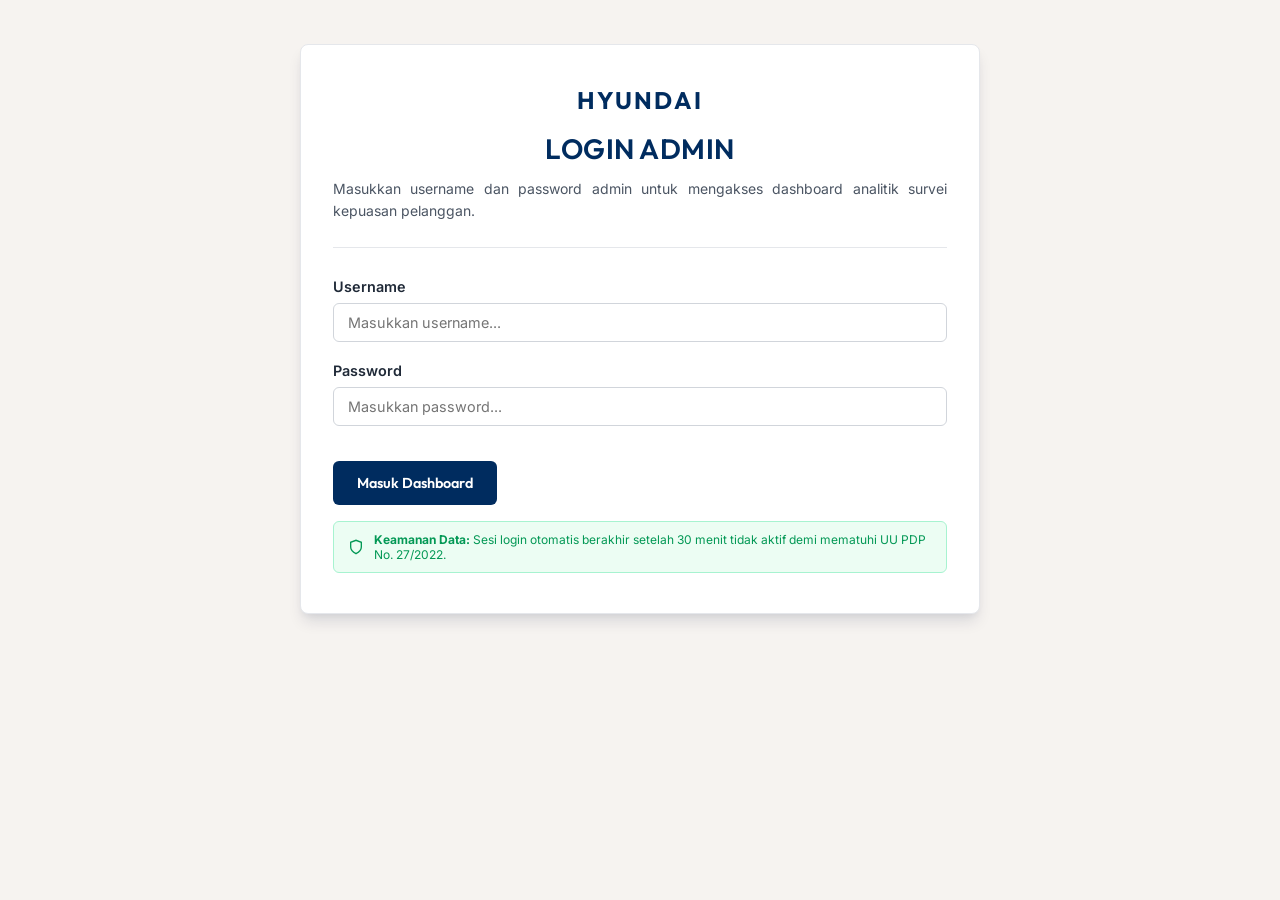
==== commit c4e37b29: "feat: migrate to PT Hyundai Survey template with professional navy styling, 5-step wizard, 14-item r" ====
--- a/admin.html
+++ b/admin.html
@@ -4,10 +4,10 @@
   <meta charset="UTF-8">
   <meta name="viewport" content="width=device-width, initial-scale=1.0, maximum-scale=1.0">
   <meta name="robots" content="noindex, nofollow">
-  <meta name="description" content="Dashboard Admin - hanya untuk pengelola sistem survei">
+  <meta name="description" content="Dashboard Admin - Analisis Kepuasan Pelanggan PT Hyundai">
   <link rel="preconnect" href="https://fonts.googleapis.com">
   <link rel="preconnect" href="https://fonts.gstatic.com" crossorigin>
-  <title>Dashboard Admin - Survei Kepuasan Pelanggan</title>
+  <title>Dashboard Admin - Survei Kepuasan Hyundai</title>
   <link rel="stylesheet" href="style.css">
   <script src="config.js"></script>
 </head>
@@ -16,23 +16,20 @@
   <!-- Form Login Admin -->
   <div id="loginCard" class="survey-container" style="display: none; margin: 20px auto;">
     <div class="survey-header">
-      <div class="logo-placeholder">
-        <svg width="30" height="30" viewBox="0 0 24 24" fill="none" stroke="currentColor" stroke-width="2.5" stroke-linecap="round" stroke-linejoin="round" aria-hidden="true">
-          <rect x="3" y="11" width="18" height="11" rx="2" ry="2"></rect>
-          <path d="M7 11V7a5 5 0 0 1 10 0v4"></path>
-        </svg>
+      <div class="hyundai-logo-area">
+        <span class="hyundai-logo-text">Hyundai</span>
       </div>
       <h1>Login Admin</h1>
-      <p>Masukkan username dan password untuk mengakses dashboard laporan survei.</p>
+      <p>Masukkan username dan password admin untuk mengakses dashboard analitik survei kepuasan pelanggan.</p>
     </div>
     <div id="lockoutMsg" class="lockout-msg" style="display: none;">🔒 Terlalu banyak percobaan. Tunggu <span id="lockoutTimer">5:00</span> menit.</div>
     <form id="loginForm" novalidate>
       <div class="form-group" style="margin-bottom: 20px;">
-        <label class="form-label" style="text-align:left; margin-bottom:8px;" for="usernameInput">Username</label>
+        <label class="form-label" style="margin-bottom:8px;" for="usernameInput">Username</label>
         <input type="text" id="usernameInput" class="form-input" placeholder="Masukkan username..." autocomplete="username" required>
       </div>
       <div class="form-group" style="margin-bottom: 20px;">
-        <label class="form-label" style="text-align:left; margin-bottom:8px;" for="passwordInput">Password</label>
+        <label class="form-label" style="margin-bottom:8px;" for="passwordInput">Password</label>
         <input type="password" id="passwordInput" class="form-input" placeholder="Masukkan password..." autocomplete="current-password" required>
       </div>
       <div id="loginError" class="error-message" style="display: none;">Username atau Password salah!</div>
@@ -40,43 +37,44 @@
     </form>
     <div class="pdp-banner" style="margin-top:16px;">
       <svg width="16" height="16" viewBox="0 0 24 24" fill="none" stroke="currentColor" stroke-width="2" aria-hidden="true"><path d="M12 22s8-4 8-10V5l-8-3-8 3v7c0 6 8 10 8 10z"/></svg>
-      <span><strong>Keamanan Data:</strong> Sesi login otomatis berakhir setelah 30 menit tidak aktif. Sesuai UU PDP No. 27/2022.</span>
+      <span><strong>Keamanan Data:</strong> Sesi login otomatis berakhir setelah 30 menit tidak aktif demi mematuhi UU PDP No. 27/2022.</span>
     </div>
   </div>
 
   <!-- Dashboard Admin -->
   <div id="adminDashboard" class="admin-container" style="display: none;">
+    
     <!-- Admin Header -->
     <div class="admin-header">
       <div class="admin-title">
-        <h1>📊 Dashboard Laporan Survei</h1>
-        <p id="dashboardSubtitle">Kelola data kepuasan pelanggan Anda</p>
+        <h1>📊 Analisis Survei Kepuasan Pelanggan</h1>
+        <p id="dashboardSubtitle">Memuat data analitik...</p>
       </div>
       <div class="action-buttons">
         <a href="index.html" class="btn btn-secondary">
-          <svg width="14" height="14" viewBox="0 0 24 24" fill="none" stroke="currentColor" stroke-width="2" stroke-linecap="round" stroke-linejoin="round" aria-hidden="true">
+          <svg width="14" height="14" viewBox="0 0 24 24" fill="none" stroke="currentColor" stroke-width="2.5" stroke-linecap="round" stroke-linejoin="round" aria-hidden="true">
             <line x1="19" y1="12" x2="5" y2="12"></line>
             <polyline points="12 19 5 12 12 5"></polyline>
           </svg>
-          Kembali
+          Ke Halaman Survei
         </a>
         <button type="button" id="exportBtn" class="btn btn-primary" onclick="exportToCSV()">
-          <svg width="14" height="14" viewBox="0 0 24 24" fill="none" stroke="currentColor" stroke-width="2" stroke-linecap="round" stroke-linejoin="round" aria-hidden="true">
+          <svg width="14" height="14" viewBox="0 0 24 24" fill="none" stroke="currentColor" stroke-width="2.5" stroke-linecap="round" stroke-linejoin="round" aria-hidden="true">
             <path d="M21 15v4a2 2 0 0 1-2 2H5a2 2 0 0 1-2-2v-4"></path>
             <polyline points="7 10 12 15 17 10"></polyline>
             <line x1="12" y1="15" x2="12" y2="3"></line>
           </svg>
-          Ekspor CSV
+          Ekspor CSV (Lengkap)
         </button>
         <button type="button" id="clearBtn" class="btn btn-danger" onclick="clearData()">
-          <svg width="14" height="14" viewBox="0 0 24 24" fill="none" stroke="currentColor" stroke-width="2" stroke-linecap="round" stroke-linejoin="round" aria-hidden="true">
+          <svg width="14" height="14" viewBox="0 0 24 24" fill="none" stroke="currentColor" stroke-width="2.5" stroke-linecap="round" stroke-linejoin="round" aria-hidden="true">
             <polyline points="3 6 5 6 21 6"></polyline>
             <path d="M19 6v14a2 2 0 0 1-2 2H7a2 2 0 0 1-2-2V6m3 0V4a2 2 0 0 1 2-2h4a2 2 0 0 1 2 2v2"></path>
           </svg>
-          Hapus Data
+          Hapus Data Lokal
         </button>
-        <button type="button" class="btn btn-secondary" onclick="doLogout()" title="Keluar dari sesi admin">
-          🚪 Logout
+        <button type="button" class="btn btn-secondary" onclick="doLogout()" title="Logout dari admin">
+          🚪 Keluar Sesi
         </button>
       </div>
     </div>
@@ -84,50 +82,113 @@
     <!-- Session Timeout Bar -->
     <div class="session-bar" id="sessionBar">
       <svg width="14" height="14" viewBox="0 0 24 24" fill="none" stroke="currentColor" stroke-width="2" aria-hidden="true"><circle cx="12" cy="12" r="10"/><polyline points="12 6 12 12 16 14"/></svg>
-      <span>Sesi aktif &mdash; akan otomatis logout dalam <strong id="sessionCountdown">30:00</strong> menit tidak aktif. (UU PDP)</span>
+      <span>Sesi administrator aktif &mdash; otomatis logout dalam <strong id="sessionCountdown">30:00</strong> menit tidak aktif. (Kepatuhan UU PDP)</span>
     </div>
 
     <!-- Tab Navigasi -->
     <div class="admin-tabs">
-      <button type="button" id="tabBtnReports" class="tab-link active" onclick="switchTab('reportsTab', this)">📊 Riwayat Survei</button>
+      <button type="button" id="tabBtnReports" class="tab-link active" onclick="switchTab('reportsTab', this)">📊 Ringkasan &amp; Riwayat</button>
       <button type="button" id="tabBtnOfficers" class="tab-link" onclick="switchTab('officersTab', this)">👤 Kelola Petugas / User</button>
     </div>
 
-    <!-- TAB 1: RIWAYAT SURVEI -->
+    <!-- TAB 1: RINGKASAN & RIWAYAT -->
     <div id="reportsTab" class="tab-content active">
+      
+      <!-- Stats Cards -->
       <div class="stats-grid">
         <div class="stat-card">
           <h3>Total Responden</h3>
           <div id="totalResponden" class="stat-val">0</div>
         </div>
         <div class="stat-card">
-          <h3>Puas & Sangat Puas</h3>
+          <h3>Puas &amp; Sangat Puas</h3>
           <div id="persenPuas" class="stat-val">0%</div>
         </div>
         <div class="stat-card">
           <h3>Rata-rata Rating</h3>
           <div id="rataRating" class="stat-val">-</div>
         </div>
-      </div>
-
-      <h2 class="form-label" style="text-align:left; margin-bottom:10px;">Riwayat Masukan Pelanggan</h2>
-      <div class="table-wrapper">
-        <table class="admin-table">
-          <thead>
-            <tr>
-              <th>Tanggal/Waktu</th>
-              <th>Nama Petugas</th>
-              <th>Tingkat Kepuasan</th>
-              <th>Kategori</th>
-              <th>Saran / Masukan</th>
-            </tr>
-          </thead>
-          <tbody id="responsesBody"></tbody>
-        </table>
-        <div id="emptyState" class="empty-state" style="display:none;">
-          Belum ada data survei. Isi survei terlebih dahulu di halaman utama.
+        <div class="stat-card">
+          <h3>Net Promoter Score (NPS)</h3>
+          <div id="npsScore" class="stat-val">-</div>
+          <div id="npsBadge" class="nps-badge" style="display:none;"></div>
         </div>
       </div>
+
+      <!-- Analytics Charts -->
+      <div class="analytics-grid">
+        
+        <!-- Parameter Ratings Chart (1-14) -->
+        <div class="chart-card">
+          <h2>Rata-rata Skor per Parameter Penilaian (Skala 1-5)</h2>
+          <div id="parameterCharts">
+            <!-- Diisi secara dinamis oleh JS -->
+          </div>
+        </div>
+
+        <!-- NPS & Loyalitas Breakdown -->
+        <div class="chart-card">
+          <h2>Distribusi Rekomendasi (NPS)</h2>
+          <div style="display:flex; flex-direction:column; gap:16px;">
+            <div>
+              <div style="display:flex; justify-content:space-between; font-size:0.8rem; font-weight:600; margin-bottom:4px;">
+                <span style="color:var(--success);">Promoters (Skor 9-10)</span>
+                <span id="promoterVal">0 (0%)</span>
+              </div>
+              <div class="bar-chart-track"><div id="promoterFill" class="bar-chart-fill" style="background-color:var(--success); width:0%;"></div></div>
+            </div>
+            <div>
+              <div style="display:flex; justify-content:space-between; font-size:0.8rem; font-weight:600; margin-bottom:4px;">
+                <span style="color:var(--warning);">Passives (Skor 7-8)</span>
+                <span id="passiveVal">0 (0%)</span>
+              </div>
+              <div class="bar-chart-track"><div id="passiveFill" class="bar-chart-fill" style="background-color:var(--warning); width:0%;"></div></div>
+            </div>
+            <div>
+              <div style="display:flex; justify-content:space-between; font-size:0.8rem; font-weight:600; margin-bottom:4px;">
+                <span style="color:var(--danger);">Detractors (Skor 0-6)</span>
+                <span id="detractorVal">0 (0%)</span>
+              </div>
+              <div class="bar-chart-track"><div id="detractorFill" class="bar-chart-fill" style="background-color:var(--danger); width:0%;"></div></div>
+            </div>
+
+            <h2 style="font-size:1.05rem; margin-top:20px; margin-bottom:12px;">Loyalitas: Bersedia Kembali?</h2>
+            <div style="display:flex; flex-direction:column; gap:10px; font-size:0.8rem;">
+              <div style="display:flex; justify-content:space-between;"><span>Dapat Kembali (Ya):</span><strong id="loyalYa">0%</strong></div>
+              <div style="display:flex; justify-content:space-between;"><span>Mungkin Kembali:</span><strong id="loyalMungkin">0%</strong></div>
+              <div style="display:flex; justify-content:space-between;"><span>Tidak Kembali:</span><strong id="loyalTidak">0%</strong></div>
+            </div>
+          </div>
+        </div>
+
+      </div>
+
+      <!-- Riwayat Tabel -->
+      <div class="card" style="margin-bottom: 20px;">
+        <h2 style="font-size:1.05rem; border-bottom:none; margin-bottom:12px;">Riwayat Masukan &amp; Tanggapan Pelanggan</h2>
+        
+        <div class="table-wrapper">
+          <table class="admin-table">
+            <thead>
+              <tr>
+                <th>Tanggal/Waktu</th>
+                <th>Nama Pelanggan</th>
+                <th>Cabang</th>
+                <th>Jenis Layanan</th>
+                <th>Petugas/SA</th>
+                <th>NPS (0-10)</th>
+                <th>Kepuasan</th>
+                <th>Aksi</th>
+              </tr>
+            </thead>
+            <tbody id="responsesBody"></tbody>
+          </table>
+          <div id="emptyState" class="empty-state" style="display:none;">
+            Belum ada data survei masuk. Isi survei terlebih dahulu di halaman utama.
+          </div>
+        </div>
+      </div>
+
     </div>
 
     <!-- TAB 2: KELOLA PETUGAS -->
@@ -135,18 +196,18 @@
       <div class="mgmt-grid">
         <!-- Form Tambah Petugas -->
         <div class="card">
-          <h2>Tambah Petugas Baru</h2>
+          <h2>Tambah Petugas / SA Baru</h2>
           <form id="addOfficerForm">
             <div class="form-group" style="margin-bottom:15px;">
-              <label class="form-label" style="text-align:left; margin-bottom:5px; font-size:13px;">Nama Petugas <span style="color:red">*</span></label>
-              <input type="text" id="officerName" class="form-input" placeholder="Contoh: Rani Kasir...">
+              <label class="form-label" style="font-size:13px;">Nama Petugas / SA / Sales <span style="color:red">*</span></label>
+              <input type="text" id="officerName" class="form-input" placeholder="Contoh: Rani Service Advisor..." required>
             </div>
             <div class="form-group" style="margin-bottom:15px;">
-              <label class="form-label" style="text-align:left; margin-bottom:5px; font-size:13px;">Username Login</label>
+              <label class="form-label" style="font-size:13px;">Username Login</label>
               <input type="text" id="officerUsername" class="form-input" placeholder="Username (opsional)...">
             </div>
             <div class="form-group" style="margin-bottom:15px;">
-              <label class="form-label" style="text-align:left; margin-bottom:5px; font-size:13px;">Password / PIN</label>
+              <label class="form-label" style="font-size:13px;">Password / PIN</label>
               <input type="password" id="officerPassword" class="form-input" placeholder="Password (default: 123)...">
             </div>
             <button type="submit" class="submit-btn" style="padding:12px; font-size:14px; margin-top:10px;">
@@ -175,37 +236,45 @@
       </div>
     </div>
 
-  </div><!-- end adminDashboard -->
+  </div>
 
   <script>
-    // ============================
-    // VARIABEL GLOBAL
-    // ============================
+    // ==========================================================================
+    // VARIABEL GLOBAL & PENGATURAN KEAMANAN
+    // ==========================================================================
     var loadedResponses = [];
     var loadedOfficers = [];
 
-    // ============================
-    // KEAMANAN: RATE LIMITING LOGIN
-    // ============================
     var MAX_ATTEMPTS = 3;
-    var LOCKOUT_MS   = 5 * 60 * 1000; // 5 menit
-    var SESSION_MS   = 30 * 60 * 1000; // 30 menit
+    var LOCKOUT_MS   = 5 * 60 * 1000;  // 5 Menit
+    var SESSION_MS   = 30 * 60 * 1000; // 30 Menit
     var sessionTimer = null;
     var sessionEnd   = null;
     var lockoutInterval = null;
 
-    function getLoginAttempts() {
-      return parseInt(localStorage.getItem('admin_attempts') || '0', 10);
-    }
-    function setLoginAttempts(n) {
-      localStorage.setItem('admin_attempts', String(n));
-    }
-    function getLockoutExpiry() {
-      return parseInt(localStorage.getItem('admin_lockout') || '0', 10);
-    }
-    function isLockedOut() {
-      return Date.now() < getLockoutExpiry();
-    }
+    // Judul parameter 14 poin
+    const parameterTexts = {
+      1: "Kemudahan memperoleh informasi produk/layanan",
+      2: "Kemudahan reservasi/booking layanan",
+      3: "Keramahan & kesopanan petugas",
+      4: "Pengetahuan petugas mengenai produk/layanan",
+      5: "Kecepatan petugas memberikan pelayanan",
+      6: "Kejelasan estimasi biaya, proses, & waktu",
+      7: "Ketepatan waktu penyelesaian layanan",
+      8: "Kualitas hasil pekerjaan servis/perbaikan",
+      9: "Kebersihan kendaraan setelah servis",
+      10: "Kebersihan & kenyamanan showroom/bengkel",
+      11: "Kenyamanan ruang tunggu & fasilitas",
+      12: "Kemudahan proses administrasi & pembayaran",
+      13: "Kesesuaian biaya dengan kualitas pelayanan",
+      14: "Kepuasan keseluruhan terhadap pelayanan"
+    };
+
+    // Fungsi Pembantu Rate Limiting
+    function getLoginAttempts() { return parseInt(localStorage.getItem('admin_attempts') || '0', 10); }
+    function setLoginAttempts(n) { localStorage.setItem('admin_attempts', String(n)); }
+    function getLockoutExpiry() { return parseInt(localStorage.getItem('admin_lockout') || '0', 10); }
+    function isLockedOut() { return Date.now() < getLockoutExpiry(); }
 
     function startLockoutCountdown() {
       var lockoutMsg = document.getElementById('lockoutMsg');
@@ -230,9 +299,7 @@
       }, 1000);
     }
 
-    // ============================
-    // KEAMANAN: SESSION TIMEOUT (30 menit)
-    // ============================
+    // Fungsi Pembantu Session Timeout
     function startSessionCountdown() {
       sessionEnd = Date.now() + SESSION_MS;
       var el = document.getElementById('sessionCountdown');
@@ -258,54 +325,35 @@
       sessionStorage.removeItem('admin_authenticated');
       if (sessionTimer) clearInterval(sessionTimer);
       if (isTimeout) {
-        alert('Sesi Anda telah berakhir karena tidak aktif selama 30 menit. Silakan login kembali.');
+        alert('Sesi Anda berakhir karena tidak aktif selama 30 menit. Silakan login kembali.');
       }
       document.getElementById('adminDashboard').style.display = 'none';
       document.getElementById('loginCard').style.display = 'block';
       document.getElementById('passwordInput').value = '';
     }
 
-    // ============================
-    // TAB SWITCHER
-    // ============================
+    // Tab Navigasi
     function switchTab(tabId, clickedBtn) {
       var contents = document.getElementsByClassName('tab-content');
       for (var i = 0; i < contents.length; i++) contents[i].classList.remove('active');
       var buttons = document.getElementsByClassName('tab-link');
       for (var i = 0; i < buttons.length; i++) buttons[i].classList.remove('active');
+      
       document.getElementById(tabId).classList.add('active');
       if (clickedBtn) clickedBtn.classList.add('active');
-      if (tabId === 'officersTab') loadOfficersData();
+      
+      if (tabId === 'officersTab') {
+        loadOfficersData();
+      } else {
+        loadDashboardData();
+      }
       resetSessionTimer();
     }
 
-    // ============================
-    // LOGIN & AKSES KONTROL
-    // ============================
-    function showDashboard() {
-      document.getElementById('loginCard').style.display = 'none';
-      document.getElementById('adminDashboard').style.display = 'block';
-      startSessionCountdown();
-      loadDashboardData();
-      // Reset activity on user interaction
-      document.getElementById('adminDashboard').addEventListener('click', resetSessionTimer);
-      document.getElementById('adminDashboard').addEventListener('keydown', resetSessionTimer);
-    }
-
-    function checkAdminAccess() {
-      if (!CONFIG.ADMIN_PASSWORD) { showDashboard(); return; }
-      if (isLockedOut()) { startLockoutCountdown(); return; }
-      var isAuth = sessionStorage.getItem('admin_authenticated') === 'true';
-      if (isAuth) { showDashboard(); }
-      else {
-        document.getElementById('loginCard').style.display = 'block';
-        document.getElementById('adminDashboard').style.display = 'none';
-      }
-    }
-
+    // Login Form Init
     document.addEventListener('DOMContentLoaded', function() {
-      var loginForm    = document.getElementById('loginForm');
-      var officerForm  = document.getElementById('addOfficerForm');
+      var loginForm = document.getElementById('loginForm');
+      var officerForm = document.getElementById('addOfficerForm');
 
       loginForm.addEventListener('submit', function(e) {
         e.preventDefault();
@@ -346,9 +394,32 @@
       checkAdminAccess();
     });
 
-    // ============================
-    // LOAD DATA SURVEI (TAB 1)
-    // ============================
+    function checkAdminAccess() {
+      if (!CONFIG.ADMIN_PASSWORD) { showDashboard(); return; }
+      if (isLockedOut()) { startLockoutCountdown(); return; }
+      var isAuth = sessionStorage.getItem('admin_authenticated') === 'true';
+      if (isAuth) {
+        showDashboard();
+      } else {
+        document.getElementById('loginCard').style.display = 'block';
+        document.getElementById('adminDashboard').style.display = 'none';
+      }
+    }
+
+    function showDashboard() {
+      document.getElementById('loginCard').style.display = 'none';
+      document.getElementById('adminDashboard').style.display = 'block';
+      startSessionCountdown();
+      loadDashboardData();
+      
+      // Reset timer saat ada aktivitas
+      document.getElementById('adminDashboard').addEventListener('click', resetSessionTimer);
+      document.getElementById('adminDashboard').addEventListener('keydown', resetSessionTimer);
+    }
+
+    // ==========================================================================
+    // TAB 1: LOAD & ANALISIS DATA SURVEI
+    // ==========================================================================
     async function loadDashboardData() {
       var isSupabase = CONFIG.SUPABASE_URL && CONFIG.SUPABASE_ANON_KEY;
       var subtitle = document.getElementById('dashboardSubtitle');
@@ -357,36 +428,35 @@
       var emptyState = document.getElementById('emptyState');
 
       if (isSupabase) {
-        subtitle.innerHTML = 'Mode Online: <strong style="color:var(--primary-color)">Supabase Database</strong>';
+        subtitle.innerHTML = 'Mode Online: <strong style="color:var(--accent)">Supabase Database</strong>';
         clearBtn.style.display = 'none';
-        responsesBody.innerHTML = '<tr><td colspan="5" style="text-align:center;padding:20px;">Memuat data...</td></tr>';
+        responsesBody.innerHTML = '<tr><td colspan="8" style="text-align:center;padding:20px;">Memuat data dari database...</td></tr>';
+        
         try {
           var res = await fetch(CONFIG.SUPABASE_URL + '/rest/v1/survei_responses?select=*&order=created_at.desc', {
             headers: { 'apikey': CONFIG.SUPABASE_ANON_KEY, 'Authorization': 'Bearer ' + CONFIG.SUPABASE_ANON_KEY }
           });
-          var data = await res.json();
-          loadedResponses = data.map(function(item) {
-            return {
-              tanggal: new Date(item.created_at).toLocaleString('id-ID'),
-              petugas: item.petugas || 'Umum',
-              rating: item.rating,
-              kategori: item.kategori,
-              saran: item.saran
-            };
-          });
+          if (!res.ok) throw new Error("Gagal mengambil data");
+          loadedResponses = await res.json();
         } catch(err) {
-          responsesBody.innerHTML = '<tr><td colspan="5" style="text-align:center;color:red;">Gagal memuat data. Cek koneksi internet.</td></tr>';
+          responsesBody.innerHTML = '<tr><td colspan="8" style="text-align:center;color:var(--danger);font-weight:600;">Gagal memuat data dari database online.</td></tr>';
           return;
         }
       } else {
-        subtitle.innerHTML = 'Mode Demo Lokal (data tersimpan di browser ini)';
+        subtitle.innerHTML = 'Mode Demo Lokal (Data tersimpan di penyimpanan browser Anda)';
         clearBtn.style.display = 'inline-flex';
+        
         var raw = localStorage.getItem('demo_survey_responses');
-        var local = raw ? JSON.parse(raw) : [];
+        var local = [];
+        try {
+          local = raw ? JSON.parse(raw) : [];
+          if (!Array.isArray(local)) local = [];
+        } catch(e) {
+          local = [];
+        }
         loadedResponses = local.slice().reverse();
       }
 
-      // Render statistik
       document.getElementById('totalResponden').innerText = loadedResponses.length;
 
       if (loadedResponses.length === 0) {
@@ -394,45 +464,196 @@
         emptyState.style.display = 'block';
         document.getElementById('persenPuas').innerText = '0%';
         document.getElementById('rataRating').innerText = '-';
+        document.getElementById('npsScore').innerText = '-';
+        document.getElementById('npsBadge').style.display = 'none';
+        document.getElementById('parameterCharts').innerHTML = '<p style="text-align:center; color:var(--muted); font-size:0.85rem; padding:20px 0;">Belum ada data penilaian.</p>';
         return;
       }
 
       emptyState.style.display = 'none';
       responsesBody.innerHTML = '';
 
-      var weights = { 'Sangat Puas': 5, 'Puas': 4, 'Biasa Saja': 3, 'Tidak Puas': 2, 'Sangat Tidak Puas': 1 };
-      var totalVal = 0, countPuas = 0;
-
-      loadedResponses.forEach(function(res) {
-        var rating = res.rating;
-        var badgeClass = 'badge-biasa';
-        if (rating === 'Sangat Puas') { badgeClass = 'badge-sangat-puas'; countPuas++; }
-        else if (rating === 'Puas') { badgeClass = 'badge-puas'; countPuas++; }
-        else if (rating === 'Tidak Puas') { badgeClass = 'badge-tidak-puas'; }
-        else if (rating === 'Sangat Tidak Puas') { badgeClass = 'badge-sangat-tidak-puas'; }
-        totalVal += (weights[rating] || 0);
-
+      // Deklarasi Perhitungan Analitik
+      var totalP1toP14Sum = 0;
+      var countPuas = 0;
+      
+      var paramSums = {};
+      for (let i = 1; i <= 14; i++) paramSums[i] = 0;
+
+      var npsPromoters = 0;
+      var npsPassives = 0;
+      var npsDetractors = 0;
+
+      var loyalYaCount = 0;
+      var loyalMungkinCount = 0;
+      var loyalTidakCount = 0;
+
+      // Loop pengolahan data survei
+      loadedResponses.forEach(function(res, index) {
+        // Rata-rata 14 pertanyaan
+        var resSum = 0;
+        for (let i = 1; i <= 14; i++) {
+          var val = parseInt(res[`p${i}`] || 0, 10);
+          resSum += val;
+          paramSums[i] += val;
+        }
+        totalP1toP14Sum += resSum;
+
+        // Persentase Kepuasan
+        var overall = res.penilaian_keseluruhan || "Cukup Puas";
+        if (overall === "Puas" || overall === "Sangat Puas") {
+          countPuas++;
+        }
+
+        // Klasifikasi NPS (Skor 0-10)
+        var recVal = parseInt(res.loyalitas_rekomendasi || 0, 10);
+        if (recVal >= 9) npsPromoters++;
+        else if (recVal >= 7) npsPassives++;
+        else npsDetractors++;
+
+        // Loyalitas
+        var loyalty = res.loyalitas_kembali || "Mungkin";
+        if (loyalty === "Ya") loyalYaCount++;
+        else if (loyalty === "Mungkin") loyalMungkinCount++;
+        else loyalTidakCount++;
+
+        // Render Baris Tabel
+        var dateFormatted = res.created_at ? new Date(res.created_at).toLocaleString('id-ID') : new Date(res.tanggal_kunjungan).toLocaleDateString('id-ID');
         var tr = document.createElement('tr');
-        tr.innerHTML =
-          '<td>' + res.tanggal + '</td>' +
-          '<td><strong>' + (res.petugas || 'Umum') + '</strong></td>' +
-          '<td><span class="rating-badge ' + badgeClass + '">' + rating + '</span></td>' +
-          '<td>' + (res.kategori || '-') + '</td>' +
-          '<td>' + (res.saran || '-') + '</td>';
+        tr.innerHTML = `
+          <td>${dateFormatted}</td>
+          <td><strong>${res.nama_pelanggan || 'Anonim'}</strong></td>
+          <td>${res.cabang || '-'}</td>
+          <td>${res.jenis_layanan || '-'}</td>
+          <td><strong>${res.petugas || 'Umum'}</strong></td>
+          <td><code>${recVal} / 10</code></td>
+          <td><span class="rating-badge ${overall === 'Sangat Puas' ? 'badge-sangat-puas' : (overall === 'Puas' ? 'badge-puas' : 'badge-biasa')}">${overall}</span></td>
+          <td>
+            <button class="btn btn-secondary" style="padding:4px 10px; font-size:0.75rem; min-height:28px;" onclick="toggleRowDetails('${res.id || index}')">Detail</button>
+          </td>
+        `;
         responsesBody.appendChild(tr);
+
+        // Render Baris Detail Accordion (Hidden by default)
+        var detailTr = document.createElement('tr');
+        detailTr.id = `details-${res.id || index}`;
+        detailTr.style.display = 'none';
+        detailTr.style.backgroundColor = '#faf9f6';
+        
+        let subRatingsHTML = "";
+        for (let i = 1; i <= 14; i++) {
+          subRatingsHTML += `<li><strong>P${i}</strong> (${parameterTexts[i]}): <code>${res[`p${i}`]} / 5</code></li>`;
+        }
+
+        detailTr.innerHTML = `
+          <td colspan="8" style="padding: 16px 24px;">
+            <div style="display:grid; grid-template-columns: 1fr 1fr; gap:20px; font-size:0.8rem; line-height:1.6;">
+              <div>
+                <h4 style="color:var(--primary); margin-bottom:8px; text-transform:uppercase;">14 Parameter Penilaian Pelanggan:</h4>
+                <ul style="padding-left:16px; display:flex; flex-direction:column; gap:4px; max-height:240px; overflow-y:auto;">
+                  ${subRatingsHTML}
+                </ul>
+              </div>
+              <div>
+                <h4 style="color:var(--primary); margin-bottom:8px; text-transform:uppercase;">Tanggapan &amp; Masukan Tertulis:</h4>
+                <p><strong>1. Hal Paling Disukai:</strong><br> ${res.saran_disukai || '<span style="color:var(--muted);">(Kosong)</span>'}</p>
+                <p style="margin-top:8px;"><strong>2. Aspek Perlu Ditingkatkan:</strong><br> ${res.saran_ditingkatkan || '<span style="color:var(--muted);">(Kosong)</span>'}</p>
+                <p style="margin-top:8px;"><strong>3. Kritik &amp; Saran Lainnya:</strong><br> ${res.saran_lainnya || '<span style="color:var(--muted);">(Kosong)</span>'}</p>
+                
+                <p style="margin-top:14px; padding-top:10px; border-top:1px solid #e5e7eb;">
+                  <strong>Nomor HP Pelanggan:</strong> <code>${res.nomor_hp || 'Tidak Mengisi'}</code>
+                </p>
+              </div>
+            </div>
+          </td>
+        `;
+        responsesBody.appendChild(detailTr);
       });
 
-      var persen = Math.round((countPuas / loadedResponses.length) * 100);
-      document.getElementById('persenPuas').innerText = persen + '%';
-
-      var rata = (totalVal / loadedResponses.length).toFixed(1);
-      var emoji = rata >= 4.5 ? '🤩' : rata >= 3.5 ? '🙂' : rata >= 2.5 ? '😐' : rata >= 1.5 ? '🙁' : '😠';
-      document.getElementById('rataRating').innerHTML = rata + ' <span style="font-size:20px">' + emoji + '</span>';
-    }
-
-    // ============================
-    // LOAD DATA PETUGAS (TAB 2)
-    // ============================
+      // 1. Persentase Puas
+      var persenPuas = Math.round((countPuas / loadedResponses.length) * 100);
+      document.getElementById('persenPuas').innerText = persenPuas + '%';
+
+      // 2. Rata-rata Rating Keseluruhan
+      var rataOverall = (totalP1toP14Sum / (loadedResponses.length * 14)).toFixed(2);
+      document.getElementById('rataRating').innerText = `${rataOverall} / 5.0`;
+
+      // 3. Perhitungan NPS (Net Promoter Score)
+      var totalNpsRes = npsPromoters + npsPassives + npsDetractors;
+      var pctPromoters = (npsPromoters / totalNpsRes) * 100;
+      var pctDetractors = (npsDetractors / totalNpsRes) * 100;
+      var pctPassives = (npsPassives / totalNpsRes) * 100;
+
+      var npsScore = Math.round(pctPromoters - pctDetractors);
+      var formattedNps = npsScore > 0 ? `+${npsScore}` : `${npsScore}`;
+      document.getElementById('npsScore').innerText = formattedNps;
+
+      // Set NPS Badge Class
+      var npsBadge = document.getElementById('npsBadge');
+      npsBadge.style.display = 'inline-block';
+      if (npsScore >= 50) {
+        npsBadge.className = 'nps-badge nps-promoter';
+        npsBadge.innerText = 'Prima (Excellent)';
+      } else if (npsScore >= 0) {
+        npsBadge.className = 'nps-badge nps-passive';
+        npsBadge.innerText = 'Bagus (Good)';
+      } else {
+        npsBadge.className = 'nps-badge nps-detractor';
+        npsBadge.innerText = 'Kritis (Needs Help)';
+      }
+
+      // Distribusi NPS Bars
+      document.getElementById('promoterVal').innerText = `${npsPromoters} orang (${Math.round(pctPromoters)}%)`;
+      document.getElementById('promoterFill').style.width = `${pctPromoters}%`;
+      document.getElementById('passiveVal').innerText = `${npsPassives} orang (${Math.round(pctPassives)}%)`;
+      document.getElementById('passiveFill').style.width = `${pctPassives}%`;
+      document.getElementById('detractorVal').innerText = `${npsDetractors} orang (${Math.round(pctDetractors)}%)`;
+      document.getElementById('detractorFill').style.width = `${pctDetractors}%`;
+
+      // Loyalitas Bersedia Kembali
+      document.getElementById('loyalYa').innerText = Math.round((loyalYaCount / loadedResponses.length) * 100) + '%';
+      document.getElementById('loyalMungkin').innerText = Math.round((loyalMungkinCount / loadedResponses.length) * 100) + '%';
+      document.getElementById('loyalTidak').innerText = Math.round((loyalTidakCount / loadedResponses.length) * 100) + '%';
+
+      // 4. Render Grafik Averages 14 Parameter Penilaian
+      var chartContainer = document.getElementById('parameterCharts');
+      chartContainer.innerHTML = '';
+
+      for (let i = 1; i <= 14; i++) {
+        var paramAvg = (paramSums[i] / loadedResponses.length).toFixed(2);
+        var pctWidth = (paramAvg / 5.0) * 100;
+
+        var colorClass = "high";
+        if (paramAvg < 3.0) colorClass = "low";
+        else if (paramAvg < 4.0) colorClass = "medium";
+
+        var barRow = document.createElement('div');
+        barRow.className = 'bar-chart-row';
+        barRow.innerHTML = `
+          <div class="bar-chart-label-area">
+            <span class="bar-chart-question" title="${parameterTexts[i]}">${i}. ${parameterTexts[i]}</span>
+            <span class="bar-chart-value">${paramAvg} / 5.0</span>
+          </div>
+          <div class="bar-chart-track">
+            <div class="bar-chart-fill ${colorClass}" style="width: ${pctWidth}%;"></div>
+          </div>
+        `;
+        chartContainer.appendChild(barRow);
+      }
+    }
+
+    // Toggle Accordion Detail baris tabel
+    window.toggleRowDetails = function(id) {
+      var el = document.getElementById(`details-${id}`);
+      if (el) {
+        el.style.display = el.style.display === 'none' ? 'table-row' : 'none';
+      }
+      resetSessionTimer();
+    };
+
+    // ==========================================================================
+    // TAB 2: MANAGEMENT DAFTAR PETUGAS (TAB 2)
+    // ==========================================================================
     async function loadOfficersData() {
       var isSupabase = CONFIG.SUPABASE_URL && CONFIG.SUPABASE_ANON_KEY;
       var body = document.getElementById('officersBody');
@@ -445,46 +666,56 @@
           });
           loadedOfficers = await res.json();
         } catch(err) {
-          body.innerHTML = '<tr><td colspan="4" style="text-align:center;color:red;">Gagal memuat petugas.</td></tr>';
+          body.innerHTML = '<tr><td colspan="4" style="text-align:center;color:var(--danger);">Gagal memuat data petugas dari database.</td></tr>';
           return;
         }
       } else {
         var raw = localStorage.getItem('demo_petugas');
-        if (!raw) {
+        var local = [];
+        try {
+          local = raw ? JSON.parse(raw) : [];
+          if (!Array.isArray(local)) local = [];
+        } catch(e) {
+          local = [];
+        }
+
+        if (local.length === 0) {
           var defaults = (CONFIG.DEFAULT_PETUGAS || []).map(function(name, i) {
             return { id: i + 1, nama: name, username: name.toLowerCase().replace(/\s+/g,''), password: '123' };
           });
           localStorage.setItem('demo_petugas', JSON.stringify(defaults));
           loadedOfficers = defaults;
         } else {
-          loadedOfficers = JSON.parse(raw);
+          loadedOfficers = local;
         }
       }
 
       body.innerHTML = '';
       if (loadedOfficers.length === 0) {
-        body.innerHTML = '<tr><td colspan="4" style="text-align:center;color:var(--text-muted);padding:20px;">Belum ada petugas. Tambahkan di form sebelah kiri.</td></tr>';
+        body.innerHTML = '<tr><td colspan="4" style="text-align:center;color:var(--muted);padding:20px;">Belum ada petugas aktif. Tambahkan melalui formulir kiri.</td></tr>';
         return;
       }
 
       loadedOfficers.forEach(function(p) {
         var stars = p.password ? '•'.repeat(Math.min(p.password.length, 8)) : '(kosong)';
         var tr = document.createElement('tr');
-        tr.innerHTML =
-          '<td><strong>' + p.nama + '</strong></td>' +
-          '<td>' + (p.username || '-') + '</td>' +
-          '<td><code>' + stars + '</code></td>' +
-          '<td>' +
-            '<button type="button" class="btn btn-secondary" style="padding:5px 10px;font-size:11px;margin-right:4px;" onclick="changeOfficerPassword(' + p.id + ', \'' + p.nama.replace(/'/g, "\\'") + '\')">Ubah Sandi</button>' +
-            '<button type="button" class="btn btn-danger" style="padding:5px 10px;font-size:11px;" onclick="deleteOfficer(' + p.id + ', \'' + p.nama.replace(/'/g, "\\'") + '\')">Hapus</button>' +
-          '</td>';
+        var safeNama = (p.nama || '').replace(/'/g, "\\'");
+        var safeId = String(p.id).replace(/'/g, "\\'");
+
+        tr.innerHTML = `
+          <td><strong>${p.nama || '-'}</strong></td>
+          <td>${p.username || '-'}</td>
+          <td><code>${stars}</code></td>
+          <td>
+            <button type="button" class="btn btn-secondary" style="padding:4px 8px; font-size:0.75rem; min-height:28px; margin-right:4px;" onclick="changeOfficerPassword('${safeId}', '${safeNama}')">Ubah Sandi</button>
+            <button type="button" class="btn btn-danger" style="padding:4px 8px; font-size:0.75rem; min-height:28px;" onclick="deleteOfficer('${safeId}', '${safeNama}')">Hapus</button>
+          </td>
+        `;
         body.appendChild(tr);
       });
     }
 
-    // ============================
-    // TAMBAH PETUGAS
-    // ============================
+    // Tambah Petugas Baru
     async function addOfficer() {
       var nama = document.getElementById('officerName').value.trim();
       var username = document.getElementById('officerUsername').value.trim() || nama.toLowerCase().replace(/\s+/g, '');
@@ -505,27 +736,26 @@
             },
             body: JSON.stringify({ nama: nama, username: username, password: password })
           });
-          if (!res.ok) throw new Error('Gagal');
+          if (!res.ok) throw new Error('Gagal menyimpan');
           alert('Petugas "' + nama + '" berhasil disimpan!');
         } catch(err) {
-          alert('Gagal menyimpan petugas ke database online.'); return;
+          alert('Gagal menyimpan petugas ke database online.');
+          return;
         }
       } else {
         var newOfficer = { id: Date.now(), nama: nama, username: username, password: password };
         loadedOfficers.push(newOfficer);
         localStorage.setItem('demo_petugas', JSON.stringify(loadedOfficers));
-        alert('Petugas "' + nama + '" berhasil ditambahkan!');
+        alert('Petugas "' + nama + '" berhasil disimpan secara lokal!');
       }
 
       document.getElementById('addOfficerForm').reset();
       loadOfficersData();
     }
 
-    // ============================
-    // UBAH SANDI PETUGAS
-    // ============================
+    // Ganti Sandi Petugas
     async function changeOfficerPassword(id, name) {
-      var newPass = prompt('Masukkan sandi baru untuk petugas "' + name + '":');
+      var newPass = prompt('Masukkan password baru untuk petugas "' + name + '":');
       if (newPass === null) return;
       if (!newPass.trim()) { alert('Sandi tidak boleh kosong!'); return; }
 
@@ -544,21 +774,20 @@
           if (!res.ok) throw new Error('Gagal');
           alert('Sandi berhasil diubah!');
         } catch(err) {
-          alert('Gagal mengubah sandi di database.'); return;
+          alert('Gagal memperbarui password di database.');
+          return;
         }
       } else {
         loadedOfficers = loadedOfficers.map(function(p) {
-          return p.id === id ? Object.assign({}, p, { password: newPass }) : p;
+          return String(p.id) === String(id) ? Object.assign({}, p, { password: newPass }) : p;
         });
         localStorage.setItem('demo_petugas', JSON.stringify(loadedOfficers));
-        alert('Sandi berhasil diubah!');
+        alert('Sandi berhasil diubah secara lokal!');
       }
       loadOfficersData();
     }
 
-    // ============================
-    // HAPUS PETUGAS
-    // ============================
+    // Hapus Petugas
     async function deleteOfficer(id, name) {
       if (!confirm('Yakin ingin menghapus petugas "' + name + '"?')) return;
 
@@ -572,43 +801,79 @@
           if (!res.ok) throw new Error('Gagal');
           alert('Petugas berhasil dihapus!');
         } catch(err) {
-          alert('Gagal menghapus petugas dari database.'); return;
+          alert('Gagal menghapus petugas dari database.');
+          return;
         }
       } else {
-        loadedOfficers = loadedOfficers.filter(function(p) { return p.id !== id; });
+        loadedOfficers = loadedOfficers.filter(function(p) { return String(p.id) !== String(id); });
         localStorage.setItem('demo_petugas', JSON.stringify(loadedOfficers));
-        alert('Petugas berhasil dihapus!');
+        alert('Petugas berhasil dihapus secara lokal!');
       }
       loadOfficersData();
     }
 
-    // ============================
-    // HAPUS DATA SURVEI LOKAL
-    // ============================
+    // Hapus Data Survei Lokal
     function clearData() {
-      if (confirm('Hapus semua data survei lokal? Tindakan ini tidak bisa dibatalkan.')) {
+      if (confirm('Apakah Anda yakin ingin menghapus semua data survei lokal di browser ini?')) {
         localStorage.removeItem('demo_survey_responses');
         loadDashboardData();
       }
     }
 
-    // ============================
-    // EKSPOR CSV
-    // ============================
+    // ==========================================================================
+    // EXPORT CSV UTILITY (LENGKAP COLUMNS)
+    // ==========================================================================
     function exportToCSV() {
       if (loadedResponses.length === 0) { alert('Tidak ada data untuk diekspor!'); return; }
 
-      var csv = 'Tanggal;Nama Petugas;Rating;Kategori;Saran\r\n';
+      // Generate Headers
+      var headers = [
+        "Tanggal/Waktu", "Nama Pelanggan", "Nomor HP", "Tanggal Kunjungan", "Cabang", 
+        "Jenis Layanan", "Keterangan Layanan Lainnya", "Petugas/SA",
+        "P1", "P2", "P3", "P4", "P5", "P6", "P7", "P8", "P9", "P10", "P11", "P12", "P13", "P14",
+        "Loyalitas Kembali", "Rekomendasi (NPS)", "Saran Hal Disukai", "Saran Perlu Ditingkatkan", 
+        "Kritik & Masukan Lain", "Penilaian Keseluruhan"
+      ];
+
+      var csv = headers.join(';') + '\r\n';
+
       loadedResponses.forEach(function(res) {
-        var saran = (res.saran || '').replace(/;/g, ',').replace(/\r?\n/g, ' ');
-        csv += [res.tanggal, res.petugas || 'Umum', res.rating, res.kategori || '-', saran].join(';') + '\r\n';
+        var dateFormatted = res.created_at ? new Date(res.created_at).toLocaleString('id-ID') : res.tanggal_kunjungan;
+        
+        // Escape semicolons and newlines in comments
+        var cleanSuka = (res.saran_disukai || '').replace(/;/g, ',').replace(/\r?\n/g, ' ');
+        var cleanTingkat = (res.saran_ditingkatkan || '').replace(/;/g, ',').replace(/\r?\n/g, ' ');
+        var cleanLainnya = (res.saran_lainnya || '').replace(/;/g, ',').replace(/\r?\n/g, ' ');
+        var cleanCabang = (res.cabang || '').replace(/;/g, ',');
+        var cleanLayananLain = (res.layanan_lainnya || '').replace(/;/g, ',');
+
+        var row = [
+          dateFormatted,
+          res.nama_pelanggan || 'Anonim',
+          res.nomor_hp || 'Tidak Mengisi',
+          res.tanggal_kunjungan,
+          cleanCabang,
+          res.jenis_layanan || '-',
+          cleanLayananLain,
+          res.petugas || 'Umum',
+          res.p1, res.p2, res.p3, res.p4, res.p5, res.p6, res.p7, 
+          res.p8, res.p9, res.p10, res.p11, res.p12, res.p13, res.p14,
+          res.loyalitas_kembali,
+          res.loyalitas_rekomendasi,
+          cleanSuka,
+          cleanTingkat,
+          cleanLainnya,
+          res.penilaian_keseluruhan
+        ];
+
+        csv += row.join(';') + '\r\n';
       });
 
       var blob = new Blob(['\ufeff' + csv], { type: 'text/csv;charset=utf-8;' });
       var url = URL.createObjectURL(blob);
       var a = document.createElement('a');
       a.href = url;
-      a.download = 'Laporan_Survei_' + new Date().toISOString().slice(0, 10) + '.csv';
+      a.download = 'Laporan_Survei_Hyundai_' + new Date().toISOString().slice(0, 10) + '.csv';
       a.style.display = 'none';
       document.body.appendChild(a);
       a.click();
--- a/style.css
+++ b/style.css
@@ -4,251 +4,508 @@
 @import url('https://fonts.googleapis.com/css2?family=Outfit:wght@400;600;700&family=Inter:wght@400;500;600&display=swap');
 
 /* =========================================
-   DESIGN TOKENS
+   DESIGN TOKENS (Hyundai Corporate Identity)
    ========================================= */
 :root {
-  --primary:       #6366f1;
-  --primary-dark:  #4f46e5;
-  --danger:        #ef4444;
-  --danger-dark:   #dc2626;
-  --success:       #10b981;
-  --warning:       #f59e0b;
-  --bg:            linear-gradient(135deg, #e0e7ff 0%, #fae8ff 100%);
-  --card:          rgba(255,255,255,0.93);
-  --text:          #1e293b;
-  --muted:         #64748b;
-  --border:        #e2e8f0;
-  --shadow-sm:     0 1px 3px rgba(0,0,0,0.07);
-  --shadow-md:     0 4px 12px rgba(99,102,241,0.10);
-  --shadow-lg:     0 10px 30px rgba(99,102,241,0.14);
-  --radius-xl:     22px;
-  --radius-lg:     14px;
-  --radius-md:     10px;
-  --radius-sm:     6px;
-  --font-head:     'Outfit', sans-serif;
-  --font-body:     'Inter', sans-serif;
-  --ease:          cubic-bezier(0.4,0,0.2,1);
+  --primary:         #002c5f; /* Hyundai Navy */
+  --primary-dark:    #001c3f;
+  --accent:          #00aad2; /* Hyundai Accent Blue */
+  --accent-light:    #e0f4f9;
+  --danger:          #d92d20;
+  --danger-light:    #fef3f2;
+  --success:         #039855;
+  --success-light:   #ecfdf3;
+  --warning:         #f79009;
+  --warning-light:   #fffaeb;
+  --bg:              #f6f3f0; /* Hyundai Light Neutral */
+  --card:            #ffffff;
+  --text:            #1f2937;
+  --muted:           #4b5563;
+  --border:          #d1d5db;
+  --border-light:    #e5e7eb;
+  --shadow-sm:       0 1px 2px rgba(0,0,0,0.05);
+  --shadow-md:       0 4px 6px -1px rgba(0,28,63,0.1), 0 2px 4px -1px rgba(0,28,63,0.06);
+  --shadow-lg:       0 10px 15px -3px rgba(0,28,63,0.12), 0 4px 6px -2px rgba(0,28,63,0.05);
+  --radius-lg:       8px;  /* Sharp, modern corporate style */
+  --radius-md:       6px;
+  --radius-sm:       4px;
+  --font-head:       'Outfit', sans-serif;
+  --font-body:       'Inter', sans-serif;
+  --ease:            cubic-bezier(0.4, 0, 0.2, 1);
 }
 
 /* =========================================
    RESET
    ========================================= */
 *, *::before, *::after { box-sizing: border-box; margin: 0; padding: 0; }
-html { font-size: 16px; -webkit-text-size-adjust: 100%; }
+html { font-size: 16px; -webkit-text-size-adjust: 100%; height: 100%; }
 
 body {
   font-family: var(--font-body);
-  background: var(--bg);
+  background-color: var(--bg);
   color: var(--text);
   min-height: 100vh;
   display: flex;
   justify-content: center;
   align-items: flex-start;
-  padding: 16px;
+  padding: 24px 16px;
   overflow-x: hidden;
 }
 
 /* =========================================
-   SURVEY CONTAINER (halaman survei)
+   SURVEY CONTAINER
    ========================================= */
 .survey-container {
   background: var(--card);
-  backdrop-filter: blur(12px);
-  -webkit-backdrop-filter: blur(12px);
-  border: 1px solid rgba(255,255,255,0.7);
-  border-radius: var(--radius-xl);
-  padding: 32px 24px;
+  border: 1px solid var(--border-light);
+  border-radius: var(--radius-lg);
+  padding: 40px 32px;
   width: 100%;
-  max-width: 560px;
+  max-width: 680px;
   margin: auto;
   box-shadow: var(--shadow-lg);
 }
 
 /* =========================================
-   SURVEY HEADER
+   SURVEY HEADER & CORPORATE LOOK
    ========================================= */
 .survey-header {
   text-align: center;
-  margin-bottom: 28px;
-}
-.logo-placeholder {
-  width: 64px; height: 64px;
-  background: linear-gradient(135deg, var(--primary), #818cf8);
-  border-radius: 50%;
-  display: flex; align-items: center; justify-content: center;
-  margin: 0 auto 16px;
-  color: #fff;
-  box-shadow: var(--shadow-md);
+  margin-bottom: 30px;
+  border-bottom: 1.5px solid var(--border-light);
+  padding-bottom: 24px;
+}
+.hyundai-logo-area {
+  display: flex;
+  justify-content: center;
+  align-items: center;
+  margin-bottom: 16px;
+}
+.hyundai-logo-text {
+  font-family: var(--font-head);
+  font-size: 1.5rem;
+  font-weight: 700;
+  letter-spacing: 2px;
+  color: var(--primary);
+  text-transform: uppercase;
 }
 .survey-header h1 {
   font-family: var(--font-head);
-  font-size: clamp(1.2rem, 4vw, 1.6rem);
-  font-weight: 700;
-  color: var(--text);
-  margin-bottom: 8px;
-  line-height: 1.3;
+  font-size: clamp(1.25rem, 4.5vw, 1.75rem);
+  font-weight: 600;
+  color: var(--primary);
+  margin-bottom: 12px;
+  text-transform: uppercase;
+  letter-spacing: 0.5px;
 }
 .survey-header p {
   font-size: 0.875rem;
   color: var(--muted);
   line-height: 1.6;
-}
-
-/* =========================================
-   FORM
-   ========================================= */
-.form-group { margin-bottom: 22px; }
-
+  text-align: justify;
+}
+
+/* =========================================
+   MULTI-STEP WIZARD PROGRESS BAR
+   ========================================= */
+.wizard-progress-container {
+  margin-bottom: 32px;
+}
+.wizard-progress-track {
+  height: 4px;
+  background-color: var(--border-light);
+  border-radius: 999px;
+  overflow: hidden;
+  position: relative;
+}
+.wizard-progress-fill {
+  height: 100%;
+  width: 20%;
+  background-color: var(--primary);
+  transition: width 0.4s var(--ease);
+}
+.wizard-step-info {
+  display: flex;
+  justify-content: space-between;
+  align-items: center;
+  margin-top: 8px;
+  font-size: 0.75rem;
+  font-weight: 600;
+  color: var(--muted);
+  text-transform: uppercase;
+  letter-spacing: 0.5px;
+}
+
+/* =========================================
+   WIZARD STEPS
+   ========================================= */
+.step-page {
+  display: none;
+}
+.step-page.active {
+  display: block;
+  animation: fadeIn 0.4s var(--ease);
+}
+@keyframes fadeIn {
+  from { opacity: 0; transform: translateY(8px); }
+  to { opacity: 1; transform: translateY(0); }
+}
+
+.step-title {
+  font-family: var(--font-head);
+  font-size: 1.15rem;
+  font-weight: 700;
+  color: var(--primary);
+  margin-bottom: 20px;
+  text-transform: uppercase;
+  letter-spacing: 0.5px;
+  border-left: 4px solid var(--accent);
+  padding-left: 10px;
+}
+
+/* =========================================
+   FORM ELEMENTS
+   ========================================= */
+.form-group {
+  margin-bottom: 24px;
+}
 .form-label {
   display: block;
-  font-family: var(--font-head);
-  font-weight: 600;
-  font-size: 0.95rem;
-  text-align: center;
-  margin-bottom: 12px;
+  font-weight: 600;
+  font-size: 0.9rem;
+  margin-bottom: 8px;
   color: var(--text);
-}
-
-.form-input, .feedback-textarea {
+  text-align: left;
+}
+.form-input {
   width: 100%;
-  padding: 12px 16px;
-  border: 1.5px solid var(--border);
+  padding: 10px 14px;
+  border: 1px solid var(--border);
   border-radius: var(--radius-md);
   font-family: var(--font-body);
   font-size: 0.9rem;
   color: var(--text);
-  background: #fff;
-  transition: border-color .2s var(--ease), box-shadow .2s var(--ease);
+  background-color: #fff;
   outline: none;
-  -webkit-appearance: none;
-}
-.form-input:focus, .feedback-textarea:focus {
+  transition: border-color 0.15s var(--ease), box-shadow 0.15s var(--ease);
+}
+.form-input:focus {
   border-color: var(--primary);
-  box-shadow: 0 0 0 3px rgba(99,102,241,.15);
-}
-
+  box-shadow: 0 0 0 3px rgba(0, 44, 95, 0.12);
+}
+
+/* =========================================
+   GRID / CHECKBOX LIST FOR SERVICE TYPE
+   ========================================= */
+.services-grid {
+  display: grid;
+  grid-template-columns: repeat(2, 1fr);
+  gap: 10px;
+  margin-bottom: 12px;
+}
+@media (max-width: 480px) {
+  .services-grid { grid-template-columns: 1fr; }
+}
+.service-checkbox-card {
+  position: relative;
+}
+.service-checkbox-card input[type="checkbox"],
+.service-checkbox-card input[type="radio"] {
+  position: absolute;
+  opacity: 0;
+  width: 0; height: 0;
+}
+.service-checkbox-label {
+  display: flex;
+  align-items: center;
+  padding: 12px 16px;
+  border: 1px solid var(--border);
+  border-radius: var(--radius-md);
+  font-size: 0.85rem;
+  font-weight: 500;
+  cursor: pointer;
+  background-color: #fff;
+  transition: all 0.2s var(--ease);
+  user-select: none;
+}
+.service-checkbox-label::before {
+  content: "";
+  display: inline-block;
+  width: 16px; height: 16px;
+  border: 1.5px solid var(--border);
+  border-radius: 3px;
+  margin-right: 12px;
+  background-color: #fff;
+  flex-shrink: 0;
+  transition: all 0.15s var(--ease);
+}
+.service-checkbox-card input[type="checkbox"]:checked + .service-checkbox-label,
+.service-checkbox-card input[type="radio"]:checked + .service-checkbox-label {
+  border-color: var(--primary);
+  background-color: #f0f4f8;
+}
+.service-checkbox-card input[type="checkbox"]:checked + .service-checkbox-label::before {
+  border-color: var(--primary);
+  background-color: var(--primary);
+  background-image: url("data:image/svg+xml,%3Csvg xmlns='http://www.w3.org/2000/svg' viewBox='0 0 24 24' fill='none' stroke='white' stroke-width='3' stroke-linecap='round' stroke-linejoin='round'%3E%3Cpolyline points='20 6 9 17 4 12'%3E%3C/polyline%3E%3C/svg%3E");
+  background-size: 10px;
+  background-position: center;
+  background-repeat: no-repeat;
+}
+.service-checkbox-card input[type="radio"] + .service-checkbox-label::before {
+  border-radius: 50%;
+}
+.service-checkbox-card input[type="radio"]:checked + .service-checkbox-label::before {
+  border-color: var(--primary);
+  background-color: var(--primary);
+  background-image: url("data:image/svg+xml,%3Csvg xmlns='http://www.w3.org/2000/svg' viewBox='0 0 24 24'%3E%3Ccircle cx='12' cy='12' r='6' fill='white'/%3E%3C/svg%3E");
+  background-size: 8px;
+  background-position: center;
+  background-repeat: no-repeat;
+}
+
+/* =========================================
+   PREMIUM RATING CHIPS (1-5)
+   ========================================= */
+.rating-statement-group {
+  border-bottom: 1px solid var(--border-light);
+  padding: 16px 0;
+}
+.rating-statement-group:last-child {
+  border-bottom: none;
+}
+.rating-statement-text {
+  font-size: 0.925rem;
+  font-weight: 500;
+  color: var(--text);
+  margin-bottom: 12px;
+  line-height: 1.5;
+}
+.rating-chips-row {
+  display: flex;
+  gap: 8px;
+  justify-content: flex-start;
+}
+.rating-chip-item {
+  position: relative;
+  flex: 1;
+  max-width: 70px;
+}
+.rating-chip-item input[type="radio"] {
+  position: absolute;
+  opacity: 0;
+  width: 0; height: 0;
+}
+.rating-chip-label {
+  display: flex;
+  flex-direction: column;
+  align-items: center;
+  justify-content: center;
+  padding: 10px 0;
+  border: 1px solid var(--border);
+  border-radius: var(--radius-md);
+  font-size: 0.95rem;
+  font-weight: 600;
+  color: var(--muted);
+  cursor: pointer;
+  background-color: #fff;
+  transition: all 0.2s var(--ease);
+  user-select: none;
+  min-height: 46px;
+}
+.rating-chip-label:hover {
+  border-color: var(--accent);
+  color: var(--accent);
+  background-color: var(--accent-light);
+}
+.rating-chip-item input[type="radio"]:checked + .rating-chip-label {
+  border-color: var(--primary);
+  background-color: var(--primary);
+  color: #fff;
+  box-shadow: 0 2px 4px rgba(0, 44, 95, 0.2);
+}
+.rating-row-labels {
+  display: flex;
+  justify-content: space-between;
+  margin-top: 6px;
+  font-size: 0.72rem;
+  font-weight: 500;
+  color: var(--muted);
+  padding: 0 4px;
+}
+
+/* =========================================
+   NPS 0-10 SELECTOR
+   ========================================= */
+.nps-container {
+  margin-top: 14px;
+}
+.nps-row {
+  display: grid;
+  grid-template-columns: repeat(11, 1fr);
+  gap: 4px;
+}
+@media (max-width: 600px) {
+  .nps-row { grid-template-columns: repeat(6, 1fr); gap: 6px; }
+  .nps-row .nps-item:last-child { grid-column: span 1; }
+}
+.nps-item {
+  position: relative;
+}
+.nps-item input[type="radio"] {
+  position: absolute;
+  opacity: 0;
+  width: 0; height: 0;
+}
+.nps-label {
+  display: flex;
+  align-items: center;
+  justify-content: center;
+  border: 1px solid var(--border);
+  border-radius: var(--radius-md);
+  aspect-ratio: 1;
+  font-size: 0.9rem;
+  font-weight: 600;
+  color: var(--muted);
+  cursor: pointer;
+  background-color: #fff;
+  transition: all 0.2s var(--ease);
+  user-select: none;
+}
+.nps-label:hover {
+  border-color: var(--accent);
+  color: var(--accent);
+  background-color: var(--accent-light);
+}
+.nps-item input[type="radio"]:checked + .nps-label {
+  border-color: var(--primary);
+  background-color: var(--primary);
+  color: #fff;
+}
+
+/* =========================================
+   SARAN / TEXTAREA
+   ========================================= */
 .feedback-textarea {
-  min-height: 90px;
+  width: 100%;
+  min-height: 80px;
+  padding: 10px 14px;
+  border: 1px solid var(--border);
+  border-radius: var(--radius-md);
+  font-family: var(--font-body);
+  font-size: 0.875rem;
+  color: var(--text);
+  background-color: #fff;
+  outline: none;
   resize: vertical;
   line-height: 1.5;
-}
-
-/* =========================================
-   RATING GRID — responsive 3+2 lalu 5
-   ========================================= */
-.rating-grid {
-  display: grid;
-  grid-template-columns: repeat(5, 1fr);
-  gap: 8px;
-}
-@media (max-width: 420px) {
-  .rating-grid { grid-template-columns: repeat(3, 1fr); }
-}
-
-.rating-input { display: none; }
-.rating-label {
-  display: flex; flex-direction: column; align-items: center; justify-content: center;
-  padding: 10px 4px;
-  border: 2px solid var(--border);
-  border-radius: var(--radius-md);
+  transition: border-color 0.15s var(--ease), box-shadow 0.15s var(--ease);
+}
+.feedback-textarea:focus {
+  border-color: var(--primary);
+  box-shadow: 0 0 0 3px rgba(0, 44, 95, 0.12);
+}
+
+/* =========================================
+   CONSENT AREA (UU PDP)
+   ========================================= */
+.consent-box {
+  background-color: var(--bg);
+  border: 1px solid var(--border);
+  border-radius: var(--radius-md);
+  padding: 16px;
+  margin-bottom: 24px;
+}
+.consent-box label {
+  display: flex;
+  align-items: flex-start;
+  gap: 12px;
   cursor: pointer;
-  transition: all .2s var(--ease);
-  min-height: 72px;
-  background: #fff;
-  user-select: none;
-  -webkit-tap-highlight-color: transparent;
-}
-.rating-label:hover, .rating-label:active { border-color: var(--primary); background: #eef2ff; transform: translateY(-2px); }
-.rating-input:checked + .rating-label {
-  border-color: var(--primary);
-  background: linear-gradient(135deg,#eef2ff,#f5f3ff);
-  box-shadow: 0 0 0 3px rgba(99,102,241,.2);
-  transform: translateY(-2px);
-}
-.rating-emoji { font-size: 1.6rem; line-height: 1; }
-.rating-text { font-size: 0.65rem; font-weight: 600; color: var(--muted); margin-top: 4px; text-align: center; }
-
-/* =========================================
-   CATEGORY CHIPS
-   ========================================= */
-.category-container {
-  display: flex; flex-wrap: wrap; gap: 8px; justify-content: center;
-}
-.category-input { display: none; }
-.category-label {
-  padding: 8px 16px;
-  border: 1.5px solid var(--border);
-  border-radius: 999px;
-  font-size: 0.82rem; font-weight: 500;
+  font-size: 0.8rem;
+  color: var(--muted);
+  line-height: 1.5;
+  text-align: left;
+}
+.consent-box input[type="checkbox"] {
+  width: 16px; height: 16px;
+  accent-color: var(--primary);
   cursor: pointer;
-  transition: all .2s var(--ease);
-  background: #fff;
-  user-select: none;
-  white-space: nowrap;
-  -webkit-tap-highlight-color: transparent;
-}
-.category-label:hover { border-color: var(--primary); color: var(--primary); }
-.category-input:checked + .category-label {
-  background: var(--primary); color: #fff; border-color: var(--primary);
-}
-
-/* =========================================
-   CONSENT AREA (UU PDP)
-   ========================================= */
-.consent-box {
-  background: #f8faff;
-  border: 1.5px solid #c7d2fe;
-  border-radius: var(--radius-md);
-  padding: 14px 16px;
-  margin-bottom: 20px;
-}
-.consent-box label {
-  display: flex; align-items: flex-start; gap: 10px;
-  cursor: pointer; font-size: 0.82rem; color: var(--muted); line-height: 1.5;
-}
-.consent-box input[type=checkbox] {
-  width: 18px; height: 18px; min-width: 18px;
-  accent-color: var(--primary); cursor: pointer; margin-top: 1px;
-}
-.consent-box a { color: var(--primary); text-decoration: underline; }
+  margin-top: 2px;
+  flex-shrink: 0;
+}
+.consent-box a {
+  color: var(--accent);
+  text-decoration: underline;
+  font-weight: 500;
+}
 .pdp-badge {
-  display: inline-flex; align-items: center; gap: 5px;
-  background: #ecfdf5; color: var(--success);
+  display: inline-flex;
+  align-items: center;
+  gap: 6px;
+  background-color: var(--success-light);
+  color: var(--success);
   border: 1px solid #a7f3d0;
   border-radius: 999px;
-  font-size: 0.72rem; font-weight: 600; padding: 3px 10px;
-  margin-top: 8px;
-}
-
-/* =========================================
-   SUBMIT BUTTON
-   ========================================= */
-.submit-btn {
-  width: 100%;
-  padding: 14px;
-  background: linear-gradient(135deg, var(--primary), var(--primary-dark));
+  font-size: 0.7rem;
+  font-weight: 600;
+  padding: 4px 12px;
+  margin-top: 10px;
+}
+
+/* =========================================
+   NAVIGATION BUTTONS
+   ========================================= */
+.wizard-buttons {
+  display: flex;
+  gap: 12px;
+  margin-top: 30px;
+  border-top: 1px solid var(--border-light);
+  padding-top: 20px;
+}
+.submit-btn, .next-btn, .prev-btn {
+  font-family: var(--font-head);
+  font-weight: 600;
+  font-size: 0.9rem;
+  padding: 12px 24px;
+  border-radius: var(--radius-md);
+  cursor: pointer;
+  transition: all 0.2s var(--ease);
+  display: inline-flex;
+  align-items: center;
+  justify-content: center;
+  gap: 8px;
+  min-height: 44px;
+  border: none;
+  text-decoration: none;
+  -webkit-tap-highlight-color: transparent;
+}
+.submit-btn, .next-btn {
+  background-color: var(--primary);
   color: #fff;
-  border: none; border-radius: var(--radius-md);
-  font-family: var(--font-head);
-  font-size: 1rem; font-weight: 700;
-  cursor: pointer;
-  transition: all .25s var(--ease);
-  display: flex; align-items: center; justify-content: center; gap: 8px;
-  box-shadow: 0 4px 14px rgba(99,102,241,.35);
-  -webkit-tap-highlight-color: transparent;
-  min-height: 50px;
-}
-.submit-btn:hover { background: linear-gradient(135deg,#4f46e5,#4338ca); transform: translateY(-1px); box-shadow: 0 6px 20px rgba(99,102,241,.4); }
-.submit-btn:active { transform: translateY(0); }
-.submit-btn:disabled { opacity: .7; cursor: not-allowed; transform: none; }
-.submit-btn span { pointer-events: none; }
-
-/* =========================================
-   SPINNER
-   ========================================= */
+  flex: 1;
+}
+.submit-btn:hover, .next-btn:hover {
+  background-color: var(--primary-dark);
+}
+.submit-btn:disabled, .next-btn:disabled {
+  opacity: 0.6;
+  cursor: not-allowed;
+}
+.prev-btn {
+  background-color: #fff;
+  border: 1px solid var(--border);
+  color: var(--muted);
+  width: 110px;
+}
+.prev-btn:hover {
+  background-color: var(--bg);
+  color: var(--text);
+  border-color: var(--muted);
+}
+
 .spinner {
-  width: 18px; height: 18px;
-  border: 2.5px solid rgba(255,255,255,.4);
+  width: 16px; height: 16px;
+  border: 2px solid rgba(255,255,255,.3);
   border-top-color: #fff;
   border-radius: 50%;
   animation: spin .7s linear infinite;
@@ -260,274 +517,528 @@
    SUCCESS CARD
    ========================================= */
 .success-card {
-  display: none; text-align: center; padding: 20px 0;
+  display: none;
+  text-align: center;
+  padding: 20px 0;
 }
 .success-icon {
-  width: 72px; height: 72px;
-  background: linear-gradient(135deg,var(--success),#059669);
+  width: 64px; height: 64px;
+  background-color: var(--success);
   border-radius: 50%;
-  display: flex; align-items: center; justify-content: center;
-  font-size: 2rem; color: #fff;
-  margin: 0 auto 20px;
-  box-shadow: 0 6px 20px rgba(16,185,129,.3);
-  animation: pop .4s var(--ease);
-}
-@keyframes pop { from { transform: scale(.5); opacity: 0; } to { transform: scale(1); opacity: 1; } }
-.success-card h2 { font-family: var(--font-head); font-size: 1.5rem; font-weight: 700; margin-bottom: 10px; }
-.success-card p { color: var(--muted); font-size: 0.9rem; line-height: 1.6; margin-bottom: 24px; }
+  display: flex;
+  align-items: center;
+  justify-content: center;
+  font-size: 2rem;
+  color: #fff;
+  margin: 0 auto 24px;
+  box-shadow: 0 4px 10px rgba(3, 152, 85, 0.25);
+  animation: pop 0.4s var(--ease);
+}
+@keyframes pop {
+  from { transform: scale(0.6); opacity: 0; }
+  to { transform: scale(1); opacity: 1; }
+}
+.success-card h2 {
+  font-family: var(--font-head);
+  font-size: 1.5rem;
+  font-weight: 600;
+  color: var(--primary);
+  margin-bottom: 12px;
+}
+.success-card p {
+  color: var(--muted);
+  font-size: 0.9rem;
+  line-height: 1.6;
+  margin-bottom: 30px;
+}
 .back-btn {
-  padding: 12px 28px;
-  background: linear-gradient(135deg, var(--primary), var(--primary-dark));
-  color: #fff; border: none; border-radius: var(--radius-md);
-  font-family: var(--font-head); font-size: 0.95rem; font-weight: 600;
-  cursor: pointer; transition: all .2s var(--ease);
-  box-shadow: var(--shadow-md);
-}
-.back-btn:hover { transform: translateY(-1px); }
+  padding: 10px 24px;
+  background-color: var(--primary);
+  color: #fff;
+  border: none;
+  border-radius: var(--radius-md);
+  font-family: var(--font-head);
+  font-size: 0.9rem;
+  font-weight: 600;
+  cursor: pointer;
+  transition: all 0.2s var(--ease);
+}
+.back-btn:hover {
+  background-color: var(--primary-dark);
+}
 
 /* =========================================
    CONFIG WARNING
    ========================================= */
 .config-warning {
-  background: #fffbeb; border: 1px solid #fcd34d; border-radius: var(--radius-md);
-  padding: 12px 16px; font-size: 0.8rem; color: #92400e; margin-bottom: 16px; line-height: 1.5;
+  background-color: var(--warning-light);
+  border: 1px solid var(--warning);
+  border-radius: var(--radius-md);
+  padding: 12px 16px;
+  font-size: 0.8rem;
+  color: #a25100;
+  margin-bottom: 20px;
+  line-height: 1.5;
+  text-align: left;
 }
 .error-message {
-  display: none; color: var(--danger); font-size: 0.83rem;
-  text-align: center; margin-bottom: 10px; font-weight: 500;
+  display: none;
+  color: var(--danger);
+  font-size: 0.825rem;
+  text-align: center;
+  margin-bottom: 12px;
+  font-weight: 600;
 }
 
 /* =========================================
    MODAL PRIVACY POLICY (UU PDP)
    ========================================= */
 .modal-overlay {
-  display: none; position: fixed; inset: 0;
-  background: rgba(15,23,42,0.55); z-index: 9999;
-  align-items: center; justify-content: center; padding: 16px;
-}
-.modal-overlay.open { display: flex; }
+  display: none;
+  position: fixed;
+  inset: 0;
+  background: rgba(0, 28, 63, 0.45);
+  z-index: 9999;
+  align-items: center;
+  justify-content: center;
+  padding: 16px;
+}
+.modal-overlay.open {
+  display: flex;
+}
 .modal-box {
-  background: #fff; border-radius: var(--radius-xl);
-  padding: 28px 24px; width: 100%; max-width: 500px;
-  max-height: 85vh; overflow-y: auto;
+  background: #fff;
+  border-radius: var(--radius-lg);
+  padding: 32px 24px;
+  width: 100%;
+  max-width: 540px;
+  max-height: 80vh;
+  overflow-y: auto;
   box-shadow: var(--shadow-lg);
-  animation: slideUp .3s var(--ease);
-}
-@keyframes slideUp { from { transform: translateY(30px); opacity:0; } to { transform: translateY(0); opacity:1; } }
-.modal-box h2 { font-family: var(--font-head); font-size: 1.2rem; margin-bottom: 14px; color: var(--primary); }
-.modal-box h3 { font-family: var(--font-head); font-size: 0.95rem; margin: 14px 0 6px; }
-.modal-box p, .modal-box li { font-size: 0.85rem; color: var(--muted); line-height: 1.65; }
-.modal-box ul { padding-left: 18px; }
-.modal-box li { margin-bottom: 4px; }
+  animation: slideUp 0.3s var(--ease);
+}
+@keyframes slideUp {
+  from { transform: translateY(20px); opacity: 0; }
+  to { transform: translateY(0); opacity: 1; }
+}
+.modal-box h2 {
+  font-family: var(--font-head);
+  font-size: 1.25rem;
+  margin-bottom: 16px;
+  color: var(--primary);
+  font-weight: 700;
+  text-transform: uppercase;
+}
+.modal-box h3 {
+  font-family: var(--font-head);
+  font-size: 0.95rem;
+  margin: 16px 0 8px;
+  color: var(--primary);
+  font-weight: 600;
+}
+.modal-box p, .modal-box li {
+  font-size: 0.85rem;
+  color: var(--muted);
+  line-height: 1.6;
+}
+.modal-box ul {
+  padding-left: 18px;
+  margin-bottom: 10px;
+}
+.modal-box li {
+  margin-bottom: 6px;
+}
 .modal-close {
-  width: 100%; margin-top: 20px; padding: 12px;
-  background: var(--primary); color: #fff; border: none; border-radius: var(--radius-md);
-  font-family: var(--font-head); font-size: 0.95rem; font-weight: 600;
-  cursor: pointer; transition: background .2s;
-}
-.modal-close:hover { background: var(--primary-dark); }
-
-/* =========================================
-   ADMIN CONTAINER
+  width: 100%;
+  margin-top: 24px;
+  padding: 12px;
+  background-color: var(--primary);
+  color: #fff;
+  border: none;
+  border-radius: var(--radius-md);
+  font-family: var(--font-head);
+  font-size: 0.9rem;
+  font-weight: 600;
+  cursor: pointer;
+  transition: background 0.2s;
+}
+.modal-close:hover {
+  background-color: var(--primary-dark);
+}
+
+/* =========================================
+   ADMIN PANEL LAYOUT
    ========================================= */
 .admin-container {
-  width: 100%; max-width: 1100px;
+  width: 100%;
+  max-width: 1200px;
   margin: 0 auto;
   padding: 16px;
 }
-
 .admin-header {
-  display: flex; flex-wrap: wrap; gap: 12px;
-  align-items: flex-start; justify-content: space-between;
-  margin-bottom: 20px;
+  display: flex;
+  flex-wrap: wrap;
+  gap: 16px;
+  align-items: flex-start;
+  justify-content: space-between;
+  margin-bottom: 24px;
+  border-bottom: 1px solid var(--border);
+  padding-bottom: 16px;
 }
 .admin-title h1 {
   font-family: var(--font-head);
-  font-size: clamp(1.1rem, 3vw, 1.6rem);
-  font-weight: 700; color: var(--text);
-}
-.admin-title p { font-size: 0.83rem; color: var(--muted); margin-top: 4px; }
-
-.action-buttons { display: flex; flex-wrap: wrap; gap: 8px; }
-
-/* =========================================
-   BUTTONS
+  font-size: 1.5rem;
+  font-weight: 700;
+  color: var(--primary);
+  text-transform: uppercase;
+}
+.admin-title p {
+  font-size: 0.825rem;
+  color: var(--muted);
+  margin-top: 4px;
+}
+.action-buttons {
+  display: flex;
+  flex-wrap: wrap;
+  gap: 8px;
+}
+
+/* =========================================
+   BUTTONS IN ADMIN PANEL
    ========================================= */
 .btn {
-  display: inline-flex; align-items: center; gap: 6px;
-  padding: 9px 16px; border: none; border-radius: var(--radius-sm);
-  font-family: var(--font-head); font-size: 0.85rem; font-weight: 600;
-  cursor: pointer; transition: all .2s var(--ease);
-  text-decoration: none; white-space: nowrap;
-  -webkit-tap-highlight-color: transparent;
+  display: inline-flex;
+  align-items: center;
+  gap: 8px;
+  padding: 8px 16px;
+  border: none;
+  border-radius: var(--radius-md);
+  font-family: var(--font-head);
+  font-size: 0.8rem;
+  font-weight: 600;
+  cursor: pointer;
+  transition: all 0.2s var(--ease);
+  text-decoration: none;
+  white-space: nowrap;
   min-height: 38px;
 }
-.btn-primary { background: var(--primary); color: #fff; }
-.btn-primary:hover { background: var(--primary-dark); transform: translateY(-1px); }
-.btn-secondary { background: #f1f5f9; color: var(--text); }
-.btn-secondary:hover { background: #e2e8f0; }
-.btn-danger { background: var(--danger); color: #fff; }
-.btn-danger:hover { background: var(--danger-dark); }
-
-/* =========================================
-   TAB NAVIGASI
+.btn-primary {
+  background-color: var(--primary);
+  color: #fff;
+}
+.btn-primary:hover {
+  background-color: var(--primary-dark);
+}
+.btn-secondary {
+  background-color: #fff;
+  border: 1px solid var(--border);
+  color: var(--muted);
+}
+.btn-secondary:hover {
+  background-color: var(--bg);
+  color: var(--text);
+}
+.btn-danger {
+  background-color: var(--danger);
+  color: #fff;
+}
+.btn-danger:hover {
+  background-color: #b52016;
+}
+
+/* =========================================
+   ADMIN TAB NAVIGATION
    ========================================= */
 .admin-tabs {
-  display: flex; gap: 0;
-  border-bottom: 2px solid var(--border);
-  margin-bottom: 20px;
+  display: flex;
+  border-bottom: 1.5px solid var(--border-light);
+  margin-bottom: 24px;
   overflow-x: auto;
-  -webkit-overflow-scrolling: touch;
   scrollbar-width: none;
 }
 .admin-tabs::-webkit-scrollbar { display: none; }
-
 .tab-link {
-  padding: 11px 18px;
-  font-family: var(--font-head); font-weight: 600; font-size: 0.9rem;
-  color: var(--muted); background: none; border: none;
-  border-bottom: 3px solid transparent; margin-bottom: -2px;
-  cursor: pointer; white-space: nowrap;
-  transition: color .2s, border-color .2s;
-  -webkit-tap-highlight-color: transparent;
-}
-.tab-link:hover { color: var(--primary); }
-.tab-link.active { color: var(--primary); border-bottom-color: var(--primary); }
-
-.tab-content { display: none; }
-.tab-content.active { display: block; }
-
-/* =========================================
-   STATS GRID
+  padding: 12px 20px;
+  font-family: var(--font-head);
+  font-weight: 600;
+  font-size: 0.85rem;
+  color: var(--muted);
+  background: none;
+  border: none;
+  border-bottom: 3px solid transparent;
+  margin-bottom: -1.5px;
+  cursor: pointer;
+  white-space: nowrap;
+  transition: color 0.2s, border-color 0.2s;
+  text-transform: uppercase;
+}
+.tab-link:hover {
+  color: var(--primary);
+}
+.tab-link.active {
+  color: var(--primary);
+  border-bottom-color: var(--primary);
+}
+.tab-content {
+  display: none;
+}
+.tab-content.active {
+  display: block;
+}
+
+/* =========================================
+   STATS GRID (OVERALL DASHBOARD)
    ========================================= */
 .stats-grid {
   display: grid;
-  grid-template-columns: repeat(3, 1fr);
-  gap: 12px;
-  margin-bottom: 20px;
+  grid-template-columns: repeat(4, 1fr);
+  gap: 16px;
+  margin-bottom: 24px;
+}
+@media (max-width: 900px) {
+  .stats-grid { grid-template-columns: repeat(2, 1fr); }
 }
 @media (max-width: 480px) {
   .stats-grid { grid-template-columns: 1fr; }
 }
-
 .stat-card {
-  background: var(--card);
-  border-radius: var(--radius-lg); padding: 16px;
+  background: #fff;
+  border: 1px solid var(--border-light);
+  border-radius: var(--radius-lg);
+  padding: 20px;
   text-align: center;
-  border: 1px solid var(--border);
   box-shadow: var(--shadow-sm);
 }
-.stat-card h3 { font-size: 0.78rem; color: var(--muted); font-weight: 500; margin-bottom: 8px; text-transform: uppercase; letter-spacing: .5px; }
-.stat-val { font-family: var(--font-head); font-size: clamp(1.4rem, 4vw, 2rem); font-weight: 700; color: var(--primary); }
-
-/* =========================================
-   TABLE
-   ========================================= */
-.table-wrapper { overflow-x: auto; -webkit-overflow-scrolling: touch; border-radius: var(--radius-md); border: 1px solid var(--border); }
-
-.admin-table { width: 100%; border-collapse: collapse; font-size: 0.83rem; min-width: 480px; }
-.admin-table thead { background: linear-gradient(135deg,#6366f1,#818cf8); color: #fff; }
-.admin-table th { padding: 11px 14px; text-align: left; font-family: var(--font-head); font-weight: 600; font-size: 0.8rem; white-space: nowrap; }
-.admin-table td { padding: 10px 14px; border-bottom: 1px solid var(--border); vertical-align: middle; }
-.admin-table tbody tr:last-child td { border-bottom: none; }
-.admin-table tbody tr:hover { background: #f8faff; }
-.admin-table code { background: #f1f5f9; padding: 2px 6px; border-radius: 4px; font-size: 0.8rem; letter-spacing: 1px; }
-
-/* =========================================
-   RATING BADGES
-   ========================================= */
-.rating-badge {
-  display: inline-block; padding: 3px 10px; border-radius: 999px;
-  font-size: 0.75rem; font-weight: 600; white-space: nowrap;
-}
-.badge-sangat-puas     { background:#d1fae5; color:#065f46; }
-.badge-puas            { background:#dbeafe; color:#1e40af; }
-.badge-biasa           { background:#fef9c3; color:#713f12; }
-.badge-tidak-puas      { background:#fee2e2; color:#991b1b; }
-.badge-sangat-tidak-puas { background:#fce7f3; color:#831843; }
-
-/* =========================================
-   EMPTY STATE
-   ========================================= */
-.empty-state {
-  text-align: center; padding: 40px 20px;
-  color: var(--muted); font-size: 0.9rem;
-}
-
-/* =========================================
-   CARD (Officer Management)
-   ========================================= */
-.card {
-  background: var(--card);
-  border: 1px solid var(--border);
+.stat-card h3 {
+  font-size: 0.72rem;
+  color: var(--muted);
+  font-weight: 600;
+  margin-bottom: 8px;
+  text-transform: uppercase;
+  letter-spacing: 0.5px;
+}
+.stat-val {
+  font-family: var(--font-head);
+  font-size: 1.8rem;
+  font-weight: 700;
+  color: var(--primary);
+}
+
+/* =========================================
+   NPS CLASSIFICATION PILL
+   ========================================= */
+.nps-badge {
+  display: inline-block;
+  padding: 2px 8px;
+  border-radius: 999px;
+  font-size: 0.65rem;
+  font-weight: 700;
+  text-transform: uppercase;
+  margin-top: 4px;
+}
+.nps-promoter { background-color: var(--success-light); color: var(--success); }
+.nps-passive { background-color: var(--warning-light); color: var(--warning); }
+.nps-detractor { background-color: var(--danger-light); color: var(--danger); }
+
+/* =========================================
+   ANALYTICS CHARTS (CSS/SVG MURNI)
+   ========================================= */
+.analytics-grid {
+  display: grid;
+  grid-template-columns: 1.8fr 1.2fr;
+  gap: 20px;
+  margin-bottom: 24px;
+}
+@media (max-width: 850px) {
+  .analytics-grid { grid-template-columns: 1fr; }
+}
+
+.chart-card {
+  background: #fff;
+  border: 1px solid var(--border-light);
   border-radius: var(--radius-lg);
-  padding: 20px; box-shadow: var(--shadow-sm);
-}
-.card h2 {
-  font-family: var(--font-head); font-size: 1rem; font-weight: 700;
-  margin-bottom: 16px; color: var(--text);
-  padding-bottom: 10px; border-bottom: 1px solid var(--border);
-}
-
+  padding: 24px;
+  box-shadow: var(--shadow-sm);
+}
+.chart-card h2 {
+  font-family: var(--font-head);
+  font-size: 1.05rem;
+  font-weight: 700;
+  color: var(--primary);
+  margin-bottom: 16px;
+  text-transform: uppercase;
+  border-bottom: 1.5px solid var(--border-light);
+  padding-bottom: 10px;
+}
+
+/* Horizontal Bar Chart */
+.bar-chart-row {
+  margin-bottom: 14px;
+}
+.bar-chart-row:last-child {
+  margin-bottom: 0;
+}
+.bar-chart-label-area {
+  display: flex;
+  justify-content: space-between;
+  font-size: 0.78rem;
+  font-weight: 500;
+  margin-bottom: 4px;
+  color: var(--text);
+}
+.bar-chart-question {
+  overflow: hidden;
+  text-overflow: ellipsis;
+  white-space: nowrap;
+  max-width: 82%;
+}
+.bar-chart-value {
+  font-weight: 700;
+  color: var(--primary);
+}
+.bar-chart-track {
+  height: 8px;
+  background-color: var(--border-light);
+  border-radius: 999px;
+  overflow: hidden;
+}
+.bar-chart-fill {
+  height: 100%;
+  border-radius: 999px;
+  background-color: var(--primary);
+  width: 0; /* Dinamis via JS */
+  transition: width 0.6s var(--ease);
+}
+.bar-chart-fill.low { background-color: var(--danger); }
+.bar-chart-fill.medium { background-color: var(--warning); }
+.bar-chart-fill.high { background-color: var(--success); }
+
+/* =========================================
+   TABLE VIEW
+   ========================================= */
+.table-wrapper {
+  overflow-x: auto;
+  border-radius: var(--radius-lg);
+  border: 1px solid var(--border-light);
+  box-shadow: var(--shadow-sm);
+  background-color: #fff;
+}
+.admin-table {
+  width: 100%;
+  border-collapse: collapse;
+  font-size: 0.8rem;
+  min-width: 900px;
+}
+.admin-table thead {
+  background-color: var(--primary);
+  color: #fff;
+}
+.admin-table th {
+  padding: 12px 14px;
+  text-align: left;
+  font-family: var(--font-head);
+  font-weight: 600;
+  font-size: 0.78rem;
+  text-transform: uppercase;
+  letter-spacing: 0.5px;
+}
+.admin-table td {
+  padding: 12px 14px;
+  border-bottom: 1px solid var(--border-light);
+  vertical-align: middle;
+  color: var(--text);
+}
+.admin-table tbody tr:last-child td {
+  border-bottom: none;
+}
+.admin-table tbody tr:hover {
+  background-color: var(--bg);
+}
+.admin-table code {
+  background-color: var(--border-light);
+  padding: 2px 6px;
+  border-radius: 3px;
+  font-size: 0.78rem;
+}
+
+/* =========================================
+   OFFICER / USER MANAGEMENT GRID
+   ========================================= */
 .mgmt-grid {
   display: grid;
   grid-template-columns: 1fr 1.5fr;
   gap: 20px;
 }
-@media (max-width: 700px) {
+@media (max-width: 750px) {
   .mgmt-grid { grid-template-columns: 1fr; }
 }
-
-/* =========================================
-   SESSION TIMEOUT BAR (UU PDP Security)
+.card {
+  background: #fff;
+  border: 1px solid var(--border-light);
+  border-radius: var(--radius-lg);
+  padding: 24px;
+  box-shadow: var(--shadow-sm);
+}
+.card h2 {
+  font-family: var(--font-head);
+  font-size: 1.05rem;
+  font-weight: 700;
+  color: var(--primary);
+  margin-bottom: 18px;
+  padding-bottom: 8px;
+  border-bottom: 1.5px solid var(--border-light);
+  text-transform: uppercase;
+}
+
+/* =========================================
+   SECURITY BANNERS & TIMEOUTS (UU PDP)
    ========================================= */
 .session-bar {
-  display: flex; align-items: center; gap: 8px;
-  background: #fffbeb; border: 1px solid #fcd34d;
-  border-radius: var(--radius-sm);
-  padding: 7px 14px; font-size: 0.78rem; color: #92400e;
-  margin-bottom: 14px;
-}
-.session-bar svg { flex-shrink: 0; }
-
-/* =========================================
-   SECURITY BADGE (UU PDP)
-   ========================================= */
+  display: flex;
+  align-items: center;
+  gap: 10px;
+  background-color: var(--warning-light);
+  border: 1px solid var(--warning);
+  border-radius: var(--radius-md);
+  padding: 8px 14px;
+  font-size: 0.75rem;
+  color: #8a4d00;
+  margin-bottom: 16px;
+}
+.session-bar svg { flex-shrink: 0; color: var(--warning); }
+
 .pdp-banner {
-  display: flex; align-items: center; gap: 10px; flex-wrap: wrap;
-  background: #f0fdf4; border: 1px solid #bbf7d0;
-  border-radius: var(--radius-md); padding: 10px 16px;
-  margin-top: 20px; font-size: 0.78rem; color: #166534;
-}
-.pdp-banner svg { color: var(--success); flex-shrink: 0; }
-
-/* =========================================
-   LOCKOUT WARNING
-   ========================================= */
+  display: flex;
+  align-items: center;
+  gap: 10px;
+  background-color: var(--success-light);
+  border: 1px solid #a7f3d0;
+  border-radius: var(--radius-md);
+  padding: 10px 14px;
+  font-size: 0.75rem;
+  color: var(--success);
+  margin-top: 16px;
+  text-align: left;
+}
+.pdp-banner svg { flex-shrink: 0; color: var(--success); }
+
 .lockout-msg {
-  display: none; background: #fef2f2; border: 1px solid #fecaca;
-  border-radius: var(--radius-sm); padding: 10px 14px;
-  font-size: 0.82rem; color: var(--danger); margin-bottom: 12px;
-  text-align: center; font-weight: 500;
-}
-
-/* =========================================
-   RESPONSIVE: Mobile Admin
-   ========================================= */
-@media (max-width: 600px) {
-  body { padding: 10px; align-items: flex-start; }
-  .survey-container { padding: 24px 16px; border-radius: var(--radius-lg); }
-  .admin-container { padding: 10px; }
-  .admin-header { flex-direction: column; }
-  .action-buttons { width: 100%; }
-  .action-buttons .btn { flex: 1; justify-content: center; font-size: 0.78rem; padding: 8px 10px; }
-  .tab-link { font-size: 0.82rem; padding: 10px 12px; }
-  .stat-card { padding: 14px 12px; }
-  .card { padding: 16px; }
-}
-
-@media (max-width: 380px) {
-  .rating-emoji { font-size: 1.3rem; }
-  .rating-text { font-size: 0.6rem; }
-  .rating-label { min-height: 60px; padding: 8px 2px; }
-}
+  display: none;
+  background-color: var(--danger-light);
+  border: 1px solid #fecaca;
+  border-radius: var(--radius-md);
+  padding: 10px 14px;
+  font-size: 0.8rem;
+  color: var(--danger);
+  margin-bottom: 16px;
+  text-align: center;
+  font-weight: 600;
+}
+
+/* Empty states */
+.empty-state {
+  text-align: center;
+  padding: 40px 20px;
+  color: var(--muted);
+  font-size: 0.85rem;
+}
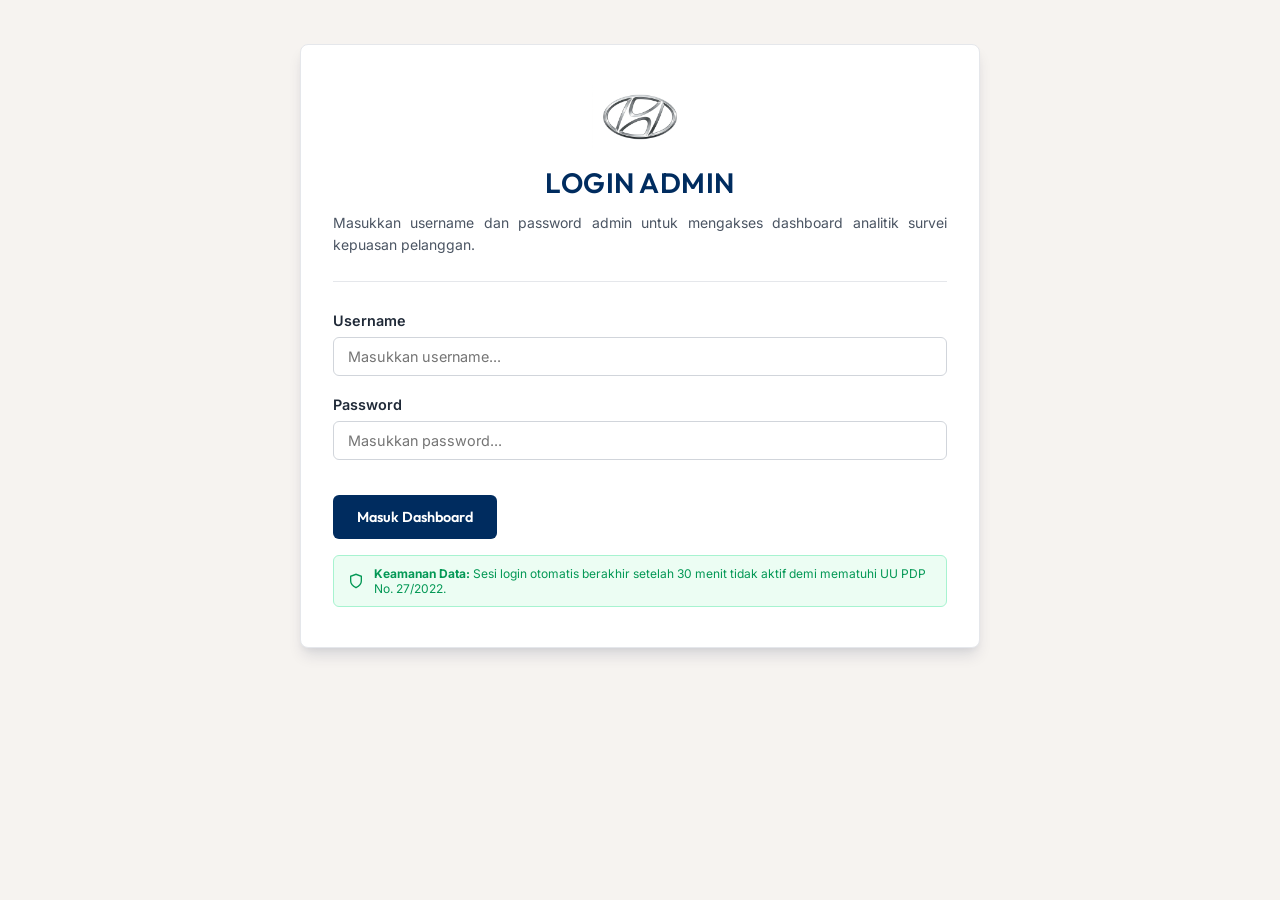
==== commit ddfd9dc3: "feat: add Hyundai logo image to survey form and admin login page" ====
--- a/admin.html
+++ b/admin.html
@@ -17,7 +17,7 @@
   <div id="loginCard" class="survey-container" style="display: none; margin: 20px auto;">
     <div class="survey-header">
       <div class="hyundai-logo-area">
-        <span class="hyundai-logo-text">Hyundai</span>
+        <img src="hyundai-logo.jpg" alt="Logo Hyundai" class="hyundai-logo-img">
       </div>
       <h1>Login Admin</h1>
       <p>Masukkan username dan password admin untuk mengakses dashboard analitik survei kepuasan pelanggan.</p>
@@ -443,7 +443,7 @@
           return;
         }
       } else {
-        subtitle.innerHTML = 'Mode Demo Lokal (Data tersimpan di penyimpanan browser Anda)';
+        subtitle.innerHTML = 'Penyimpanan Offline (Data tersimpan di browser ini)';
         clearBtn.style.display = 'inline-flex';
         
         var raw = localStorage.getItem('demo_survey_responses');
--- a/style.css
+++ b/style.css
@@ -81,13 +81,11 @@
   align-items: center;
   margin-bottom: 16px;
 }
-.hyundai-logo-text {
-  font-family: var(--font-head);
-  font-size: 1.5rem;
-  font-weight: 700;
-  letter-spacing: 2px;
-  color: var(--primary);
-  text-transform: uppercase;
+.hyundai-logo-img {
+  height: 64px;
+  width: auto;
+  object-fit: contain;
+  display: block;
 }
 .survey-header h1 {
   font-family: var(--font-head);
